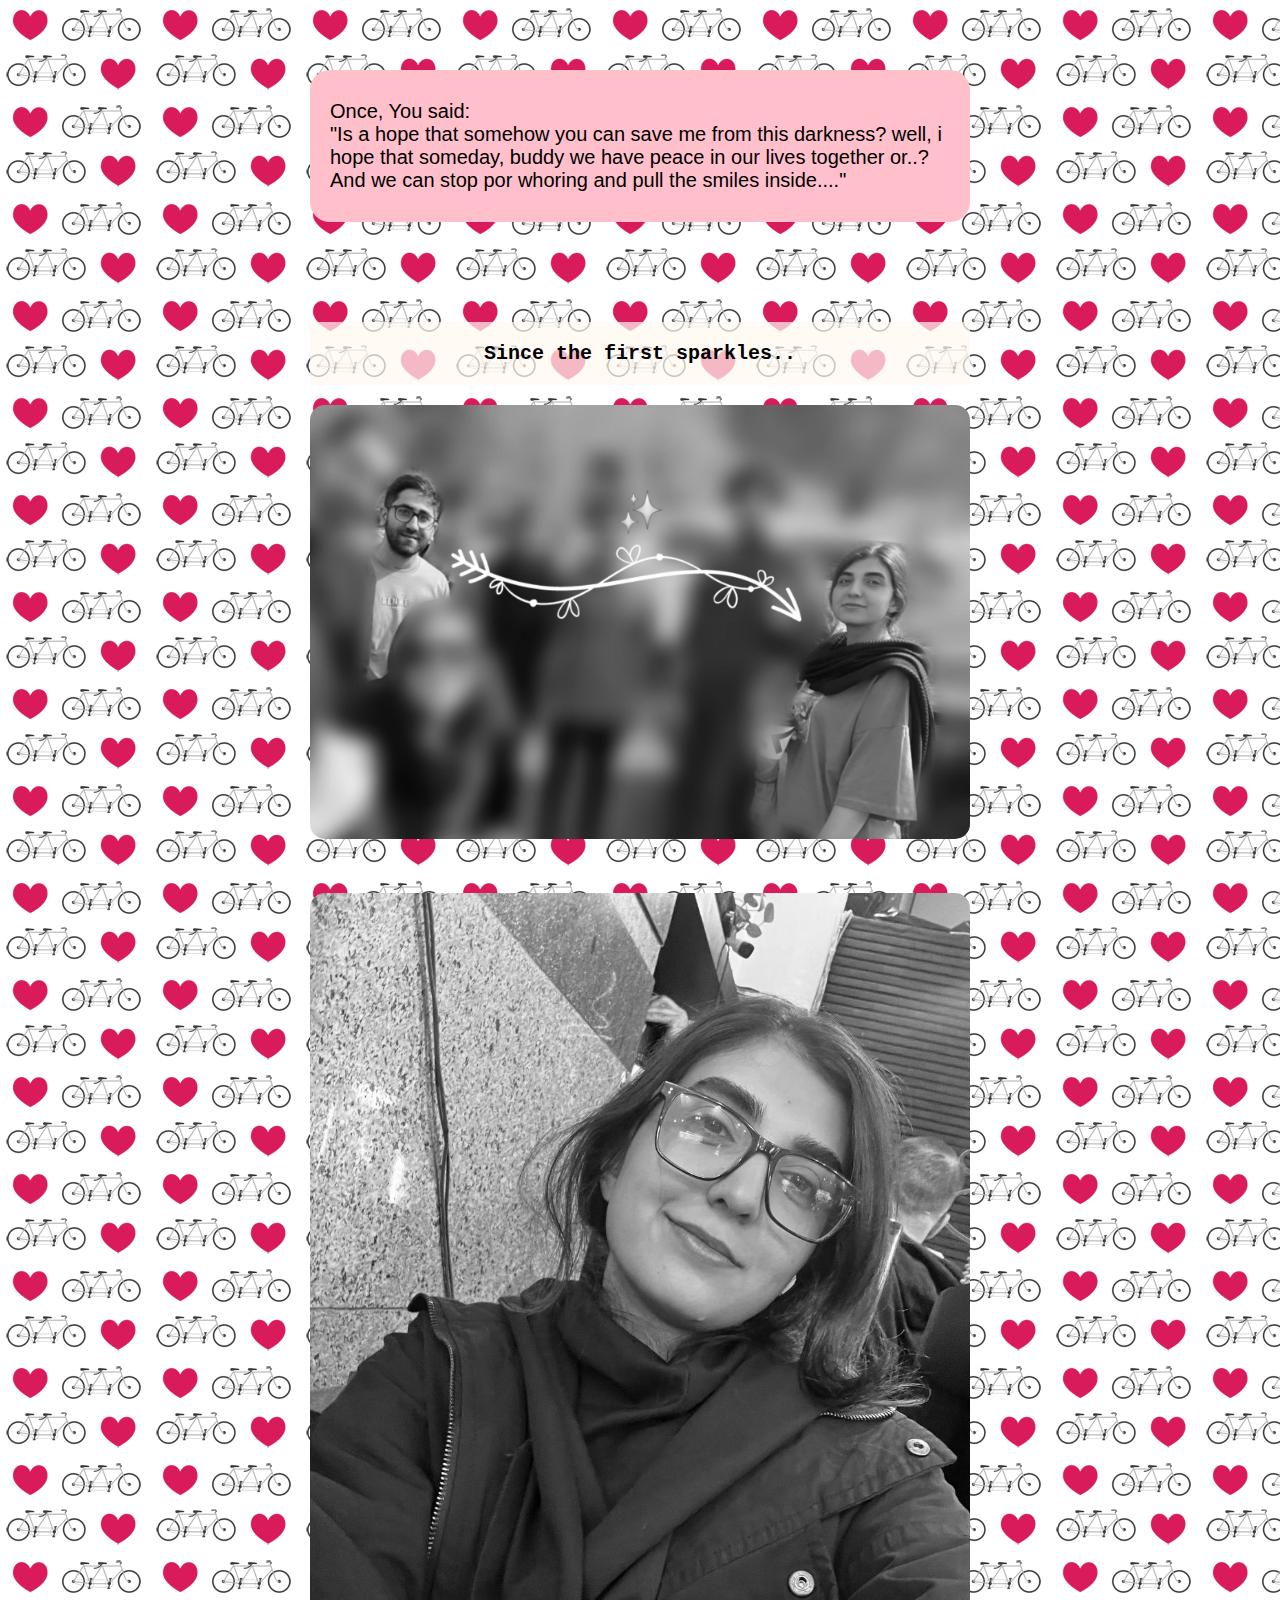
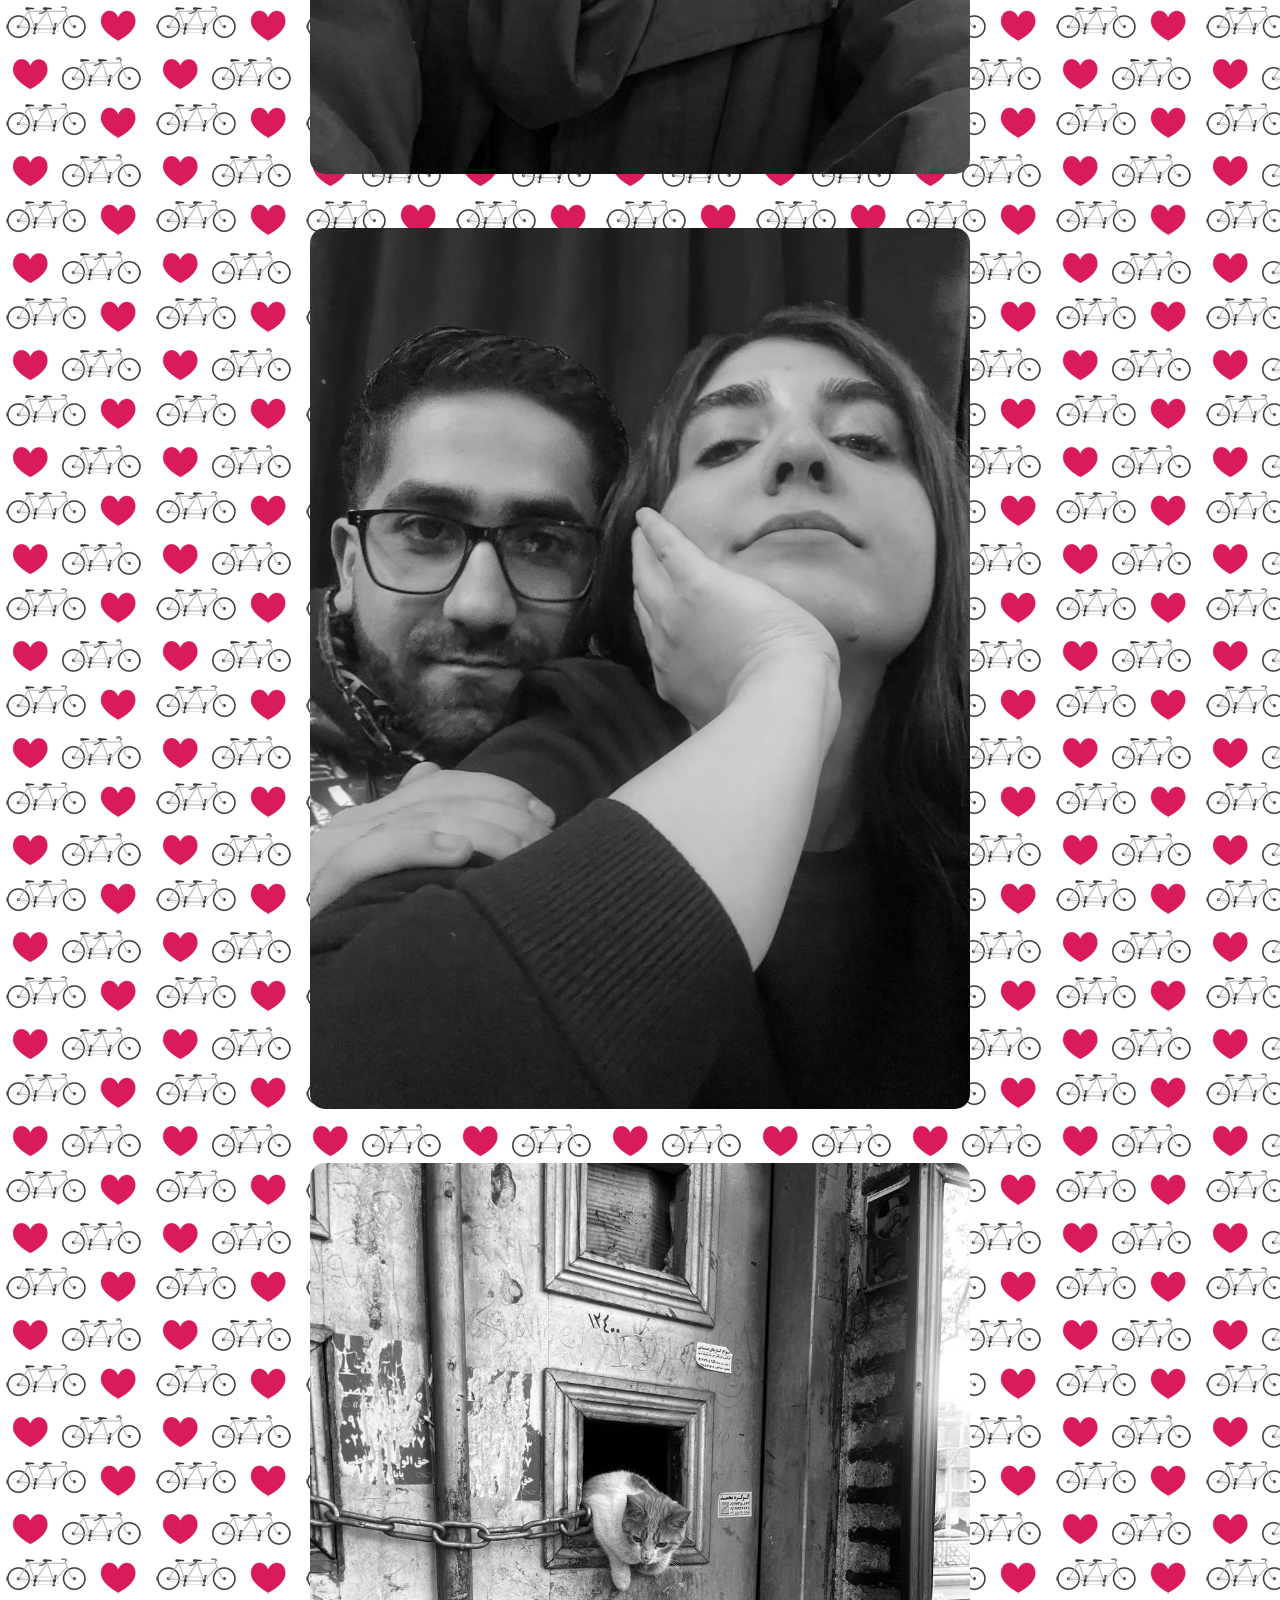
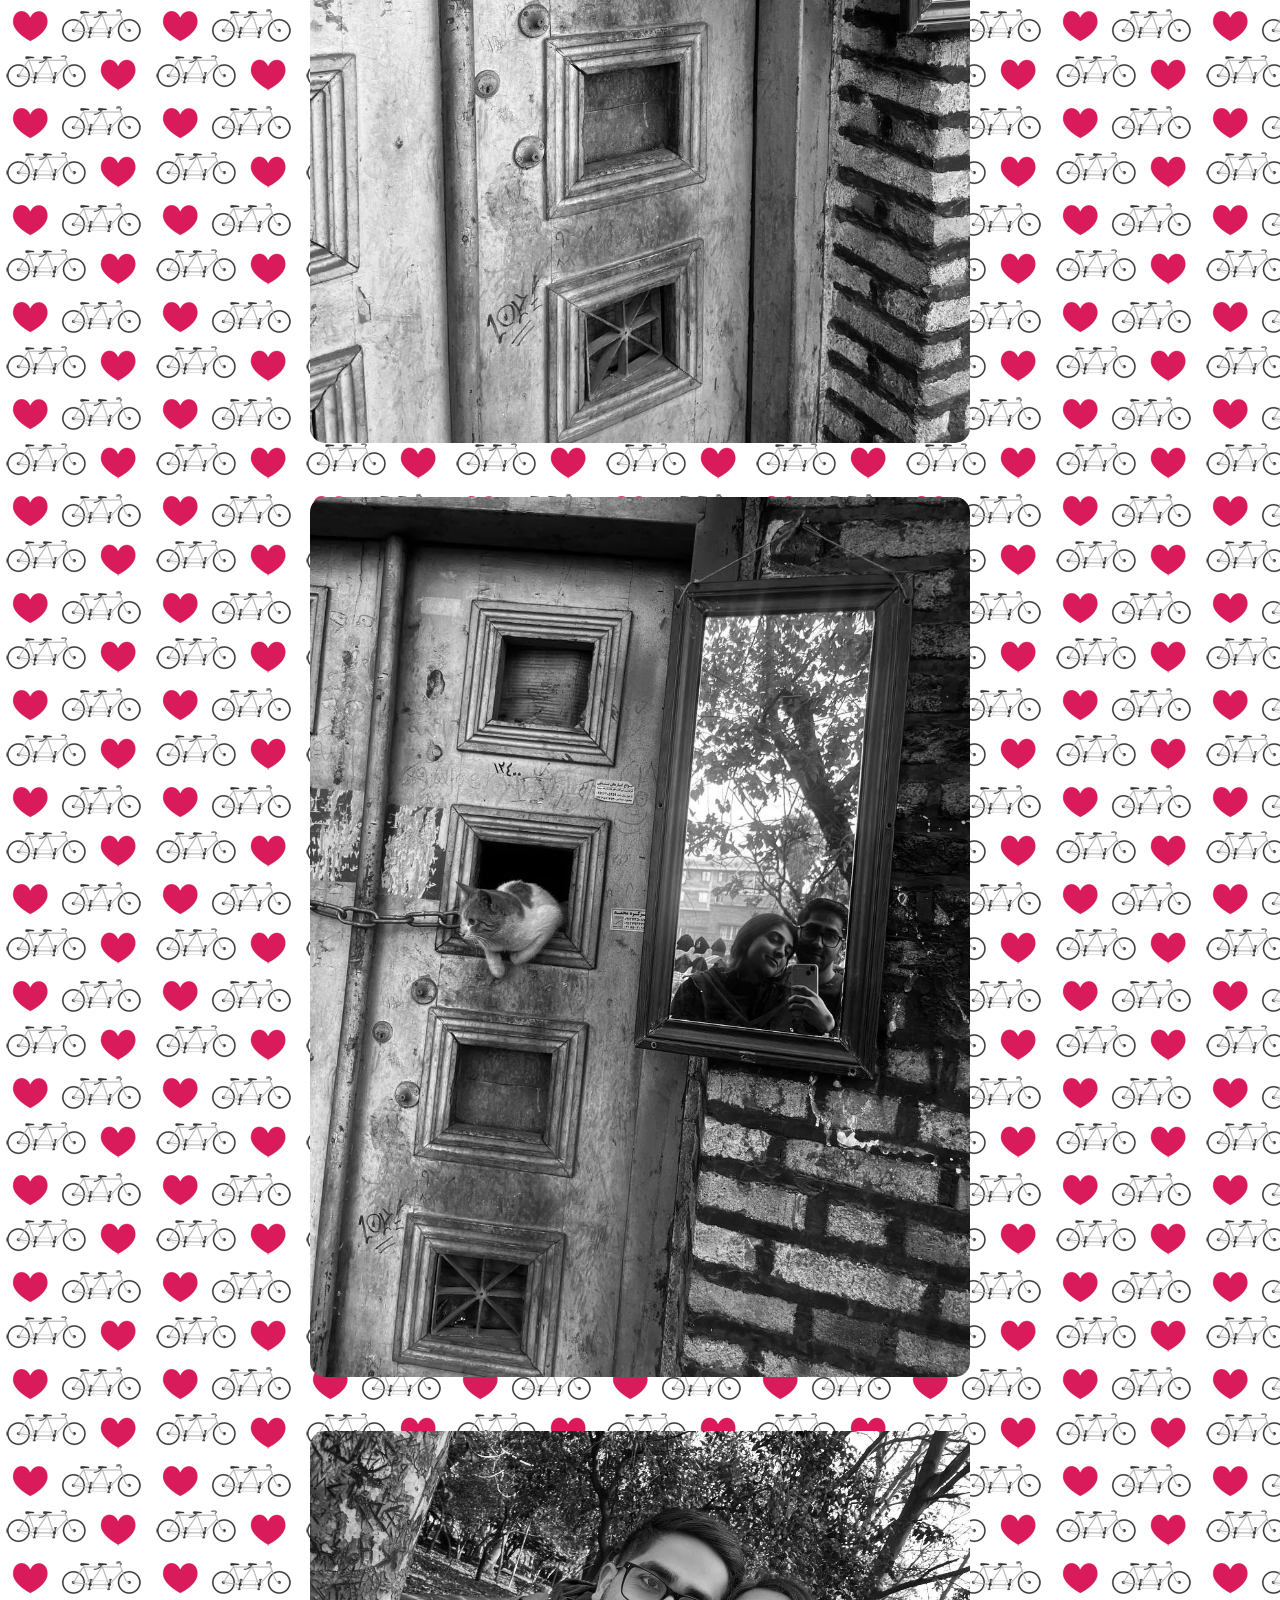
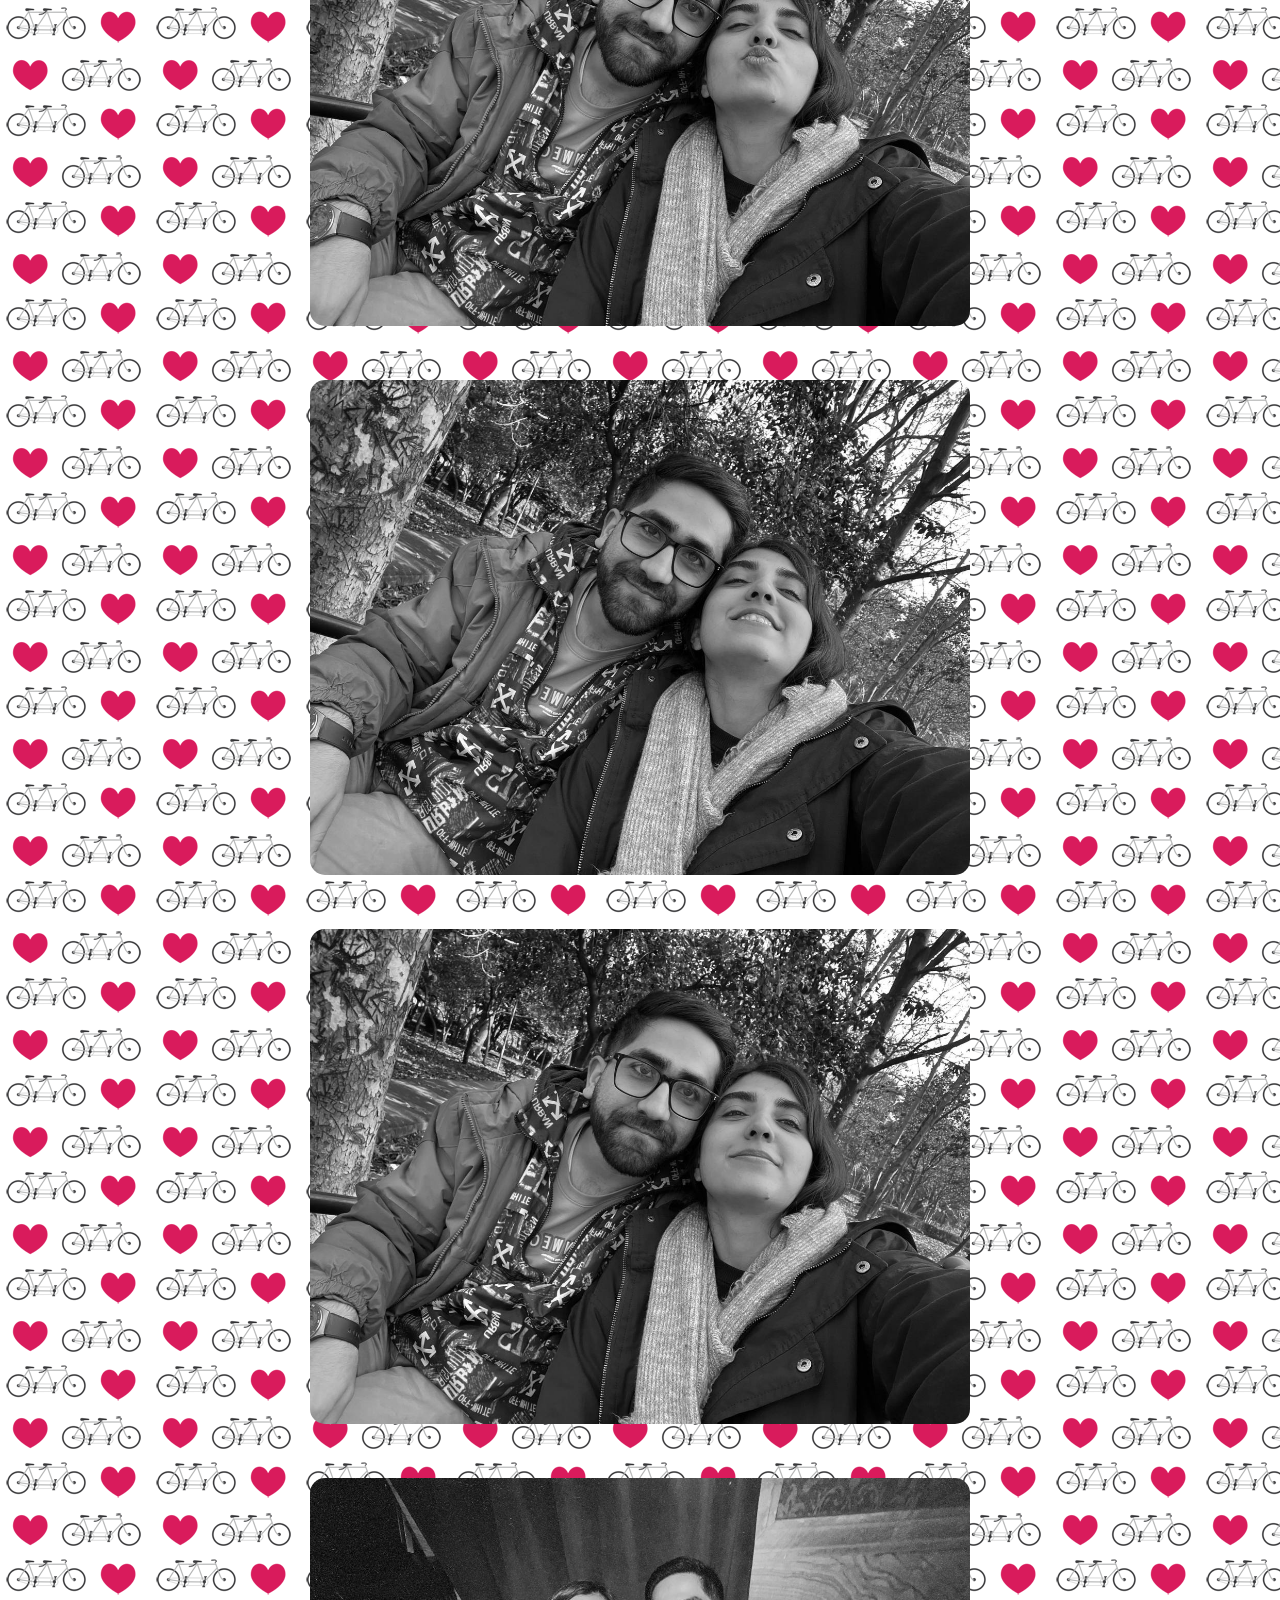
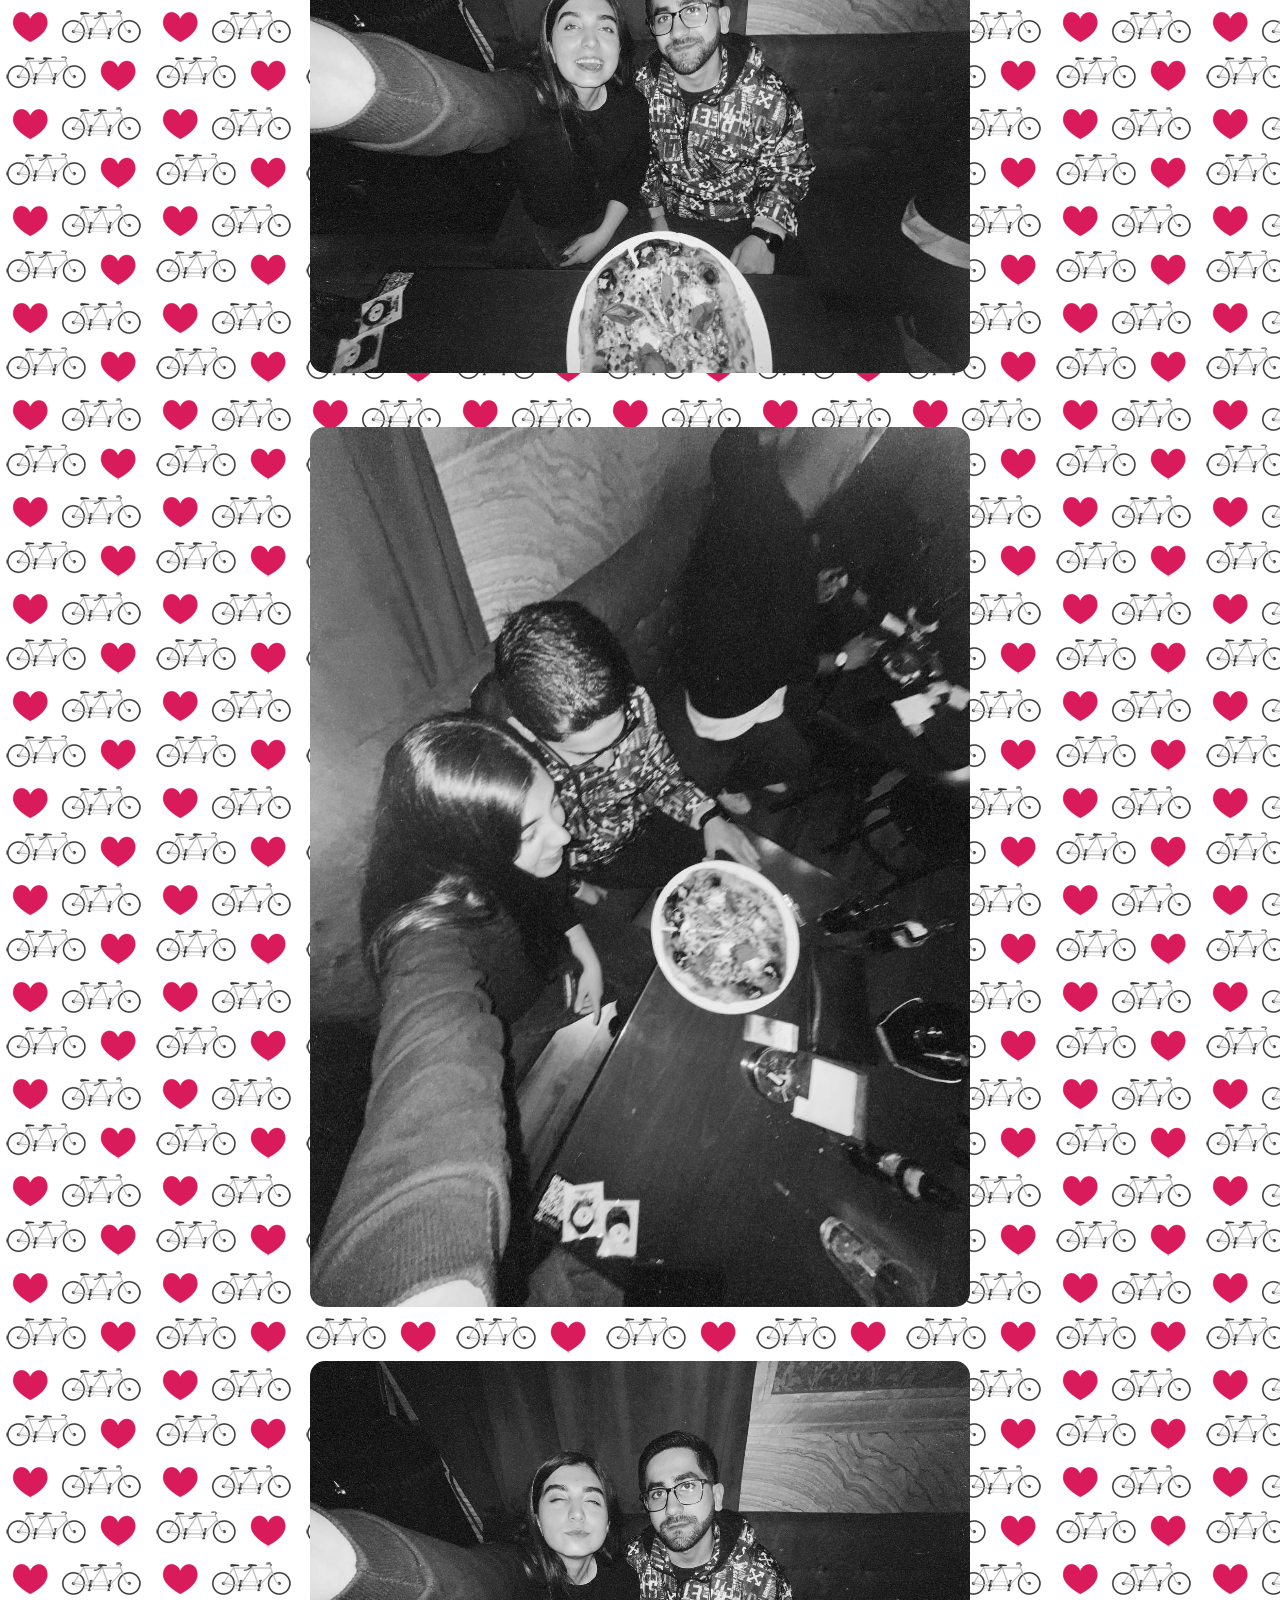
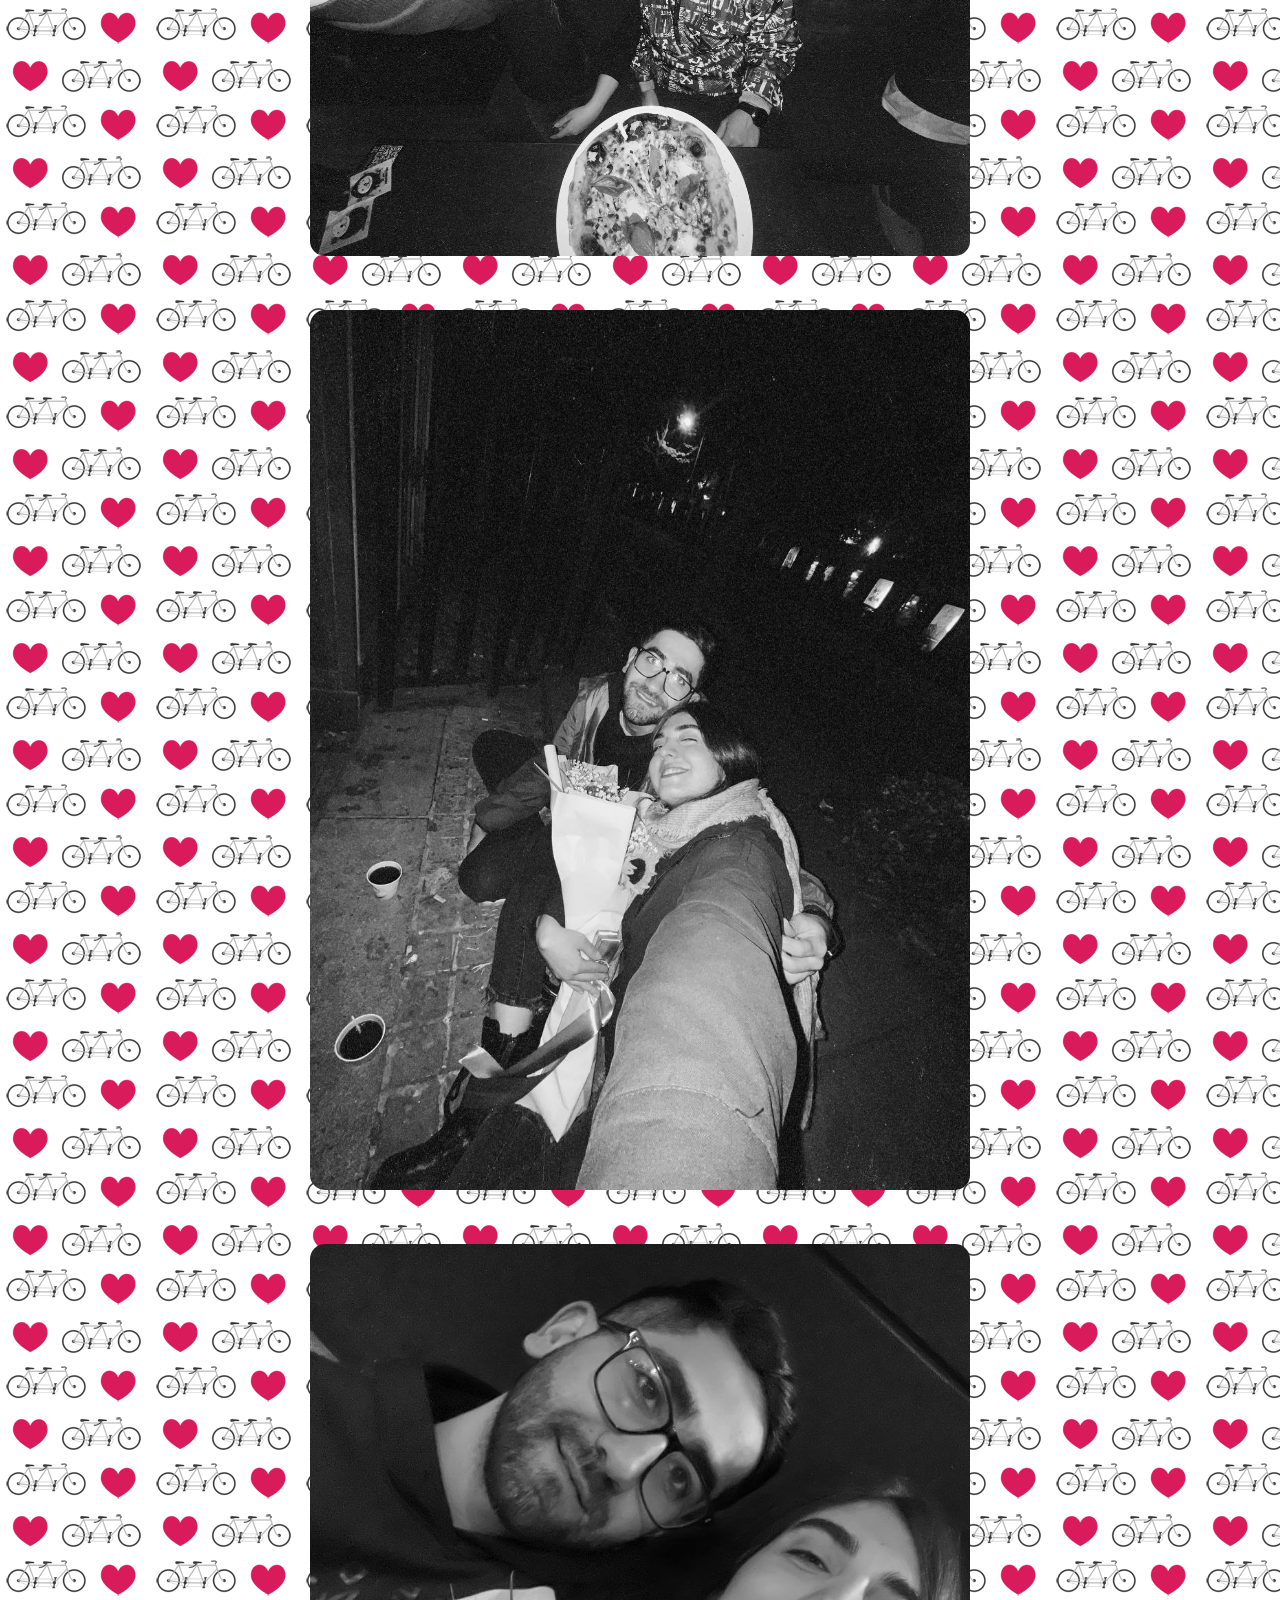
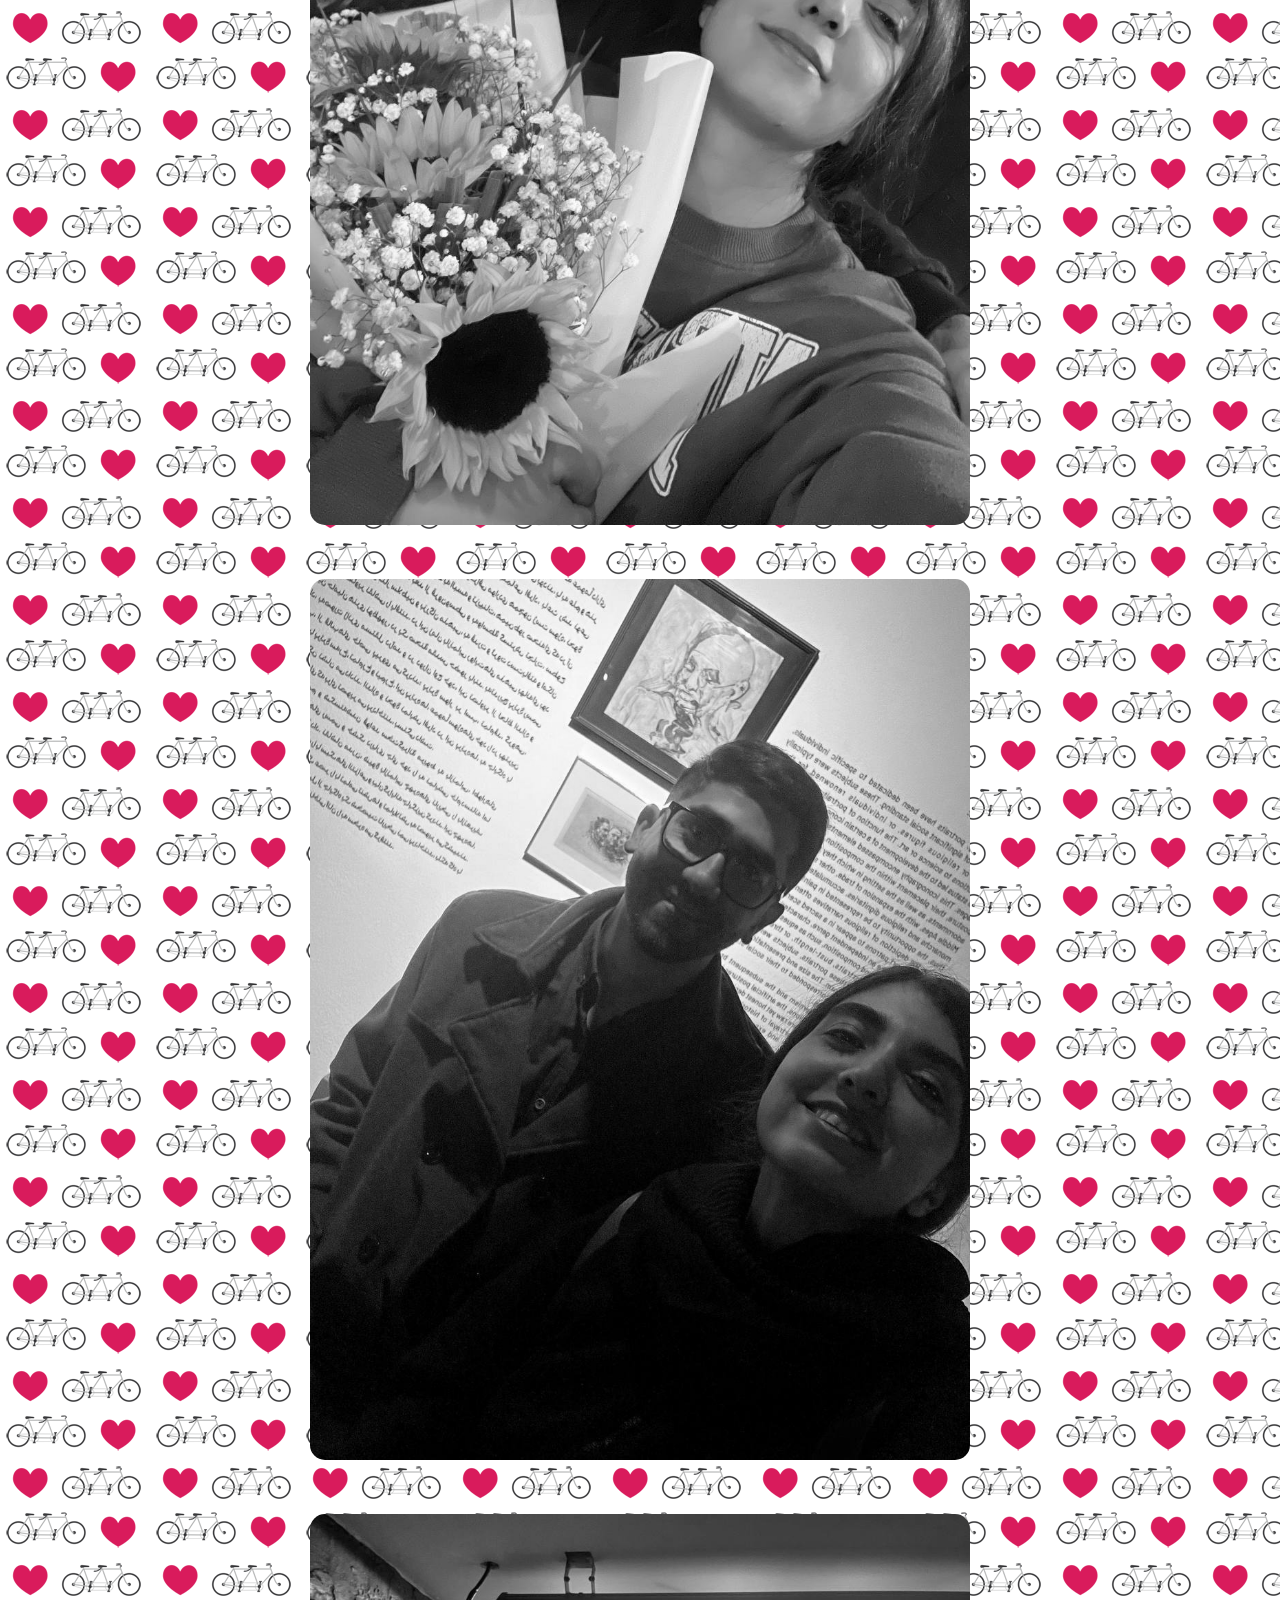
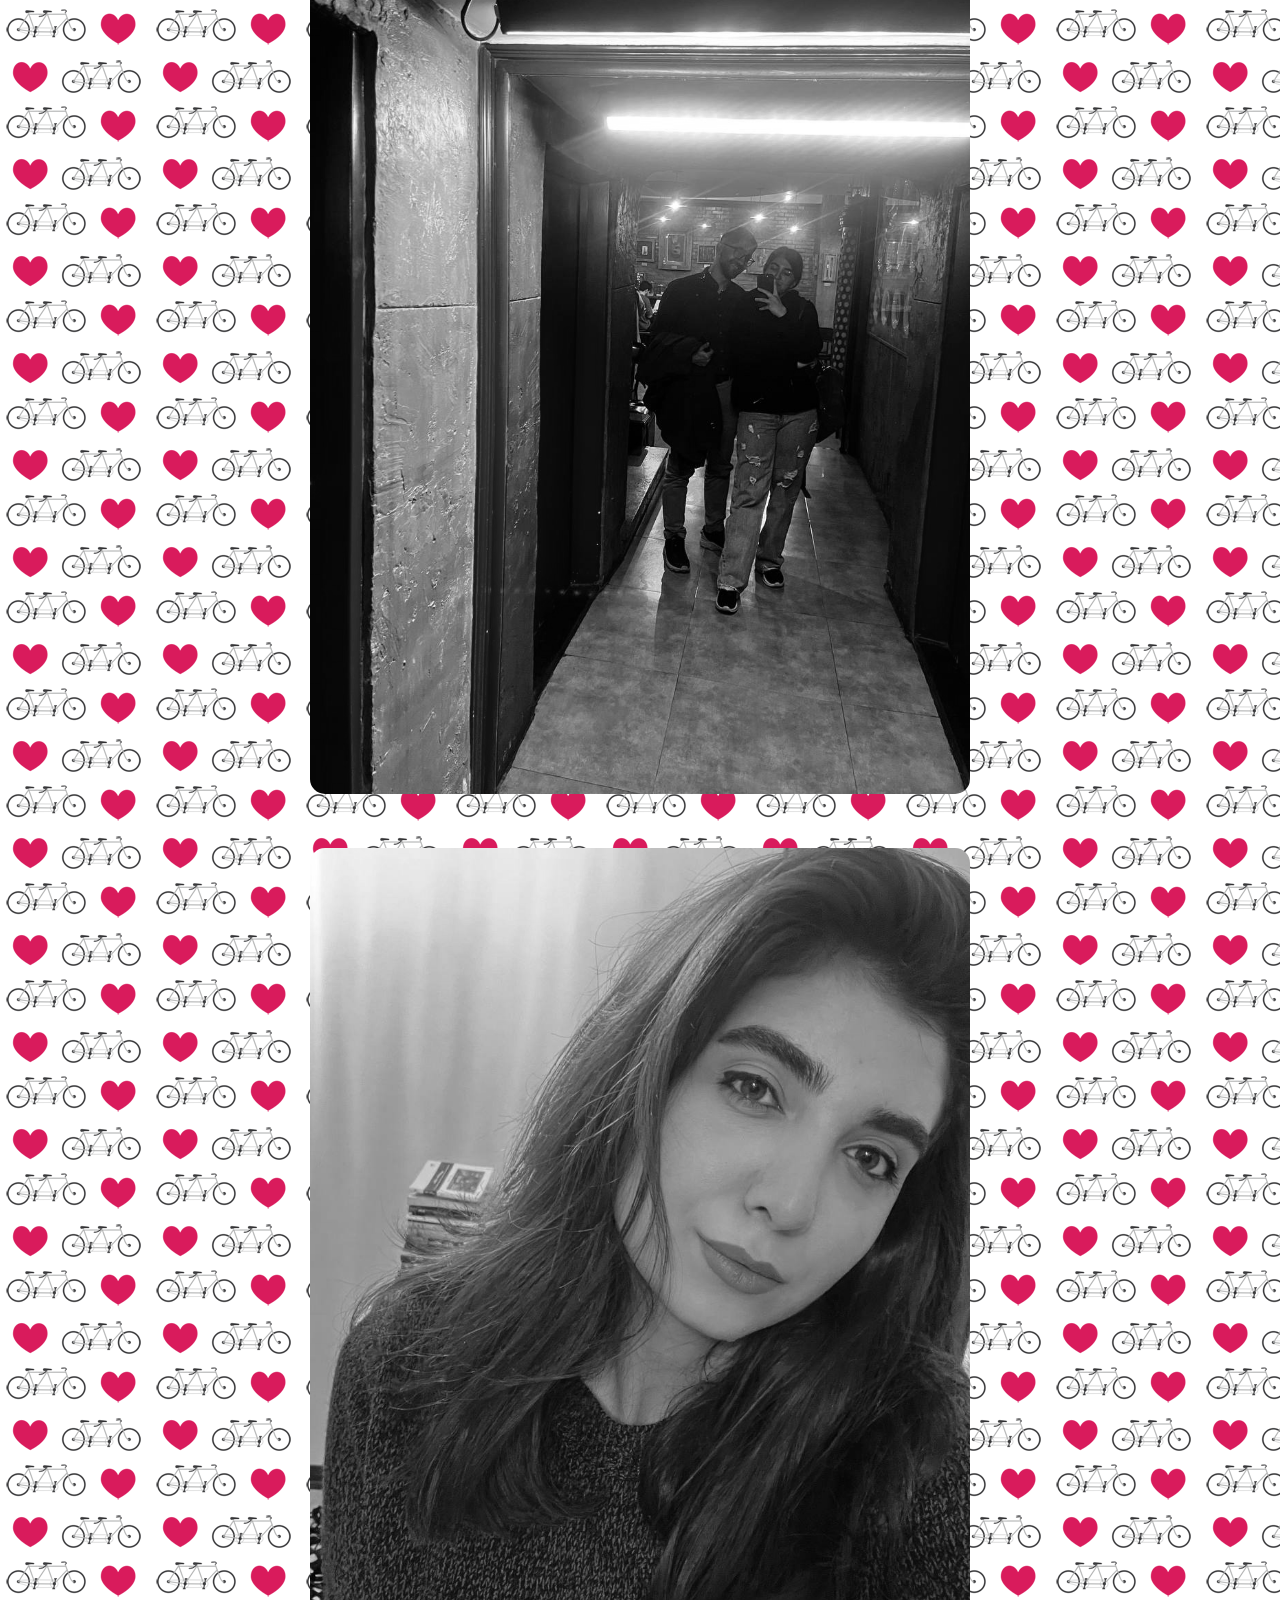
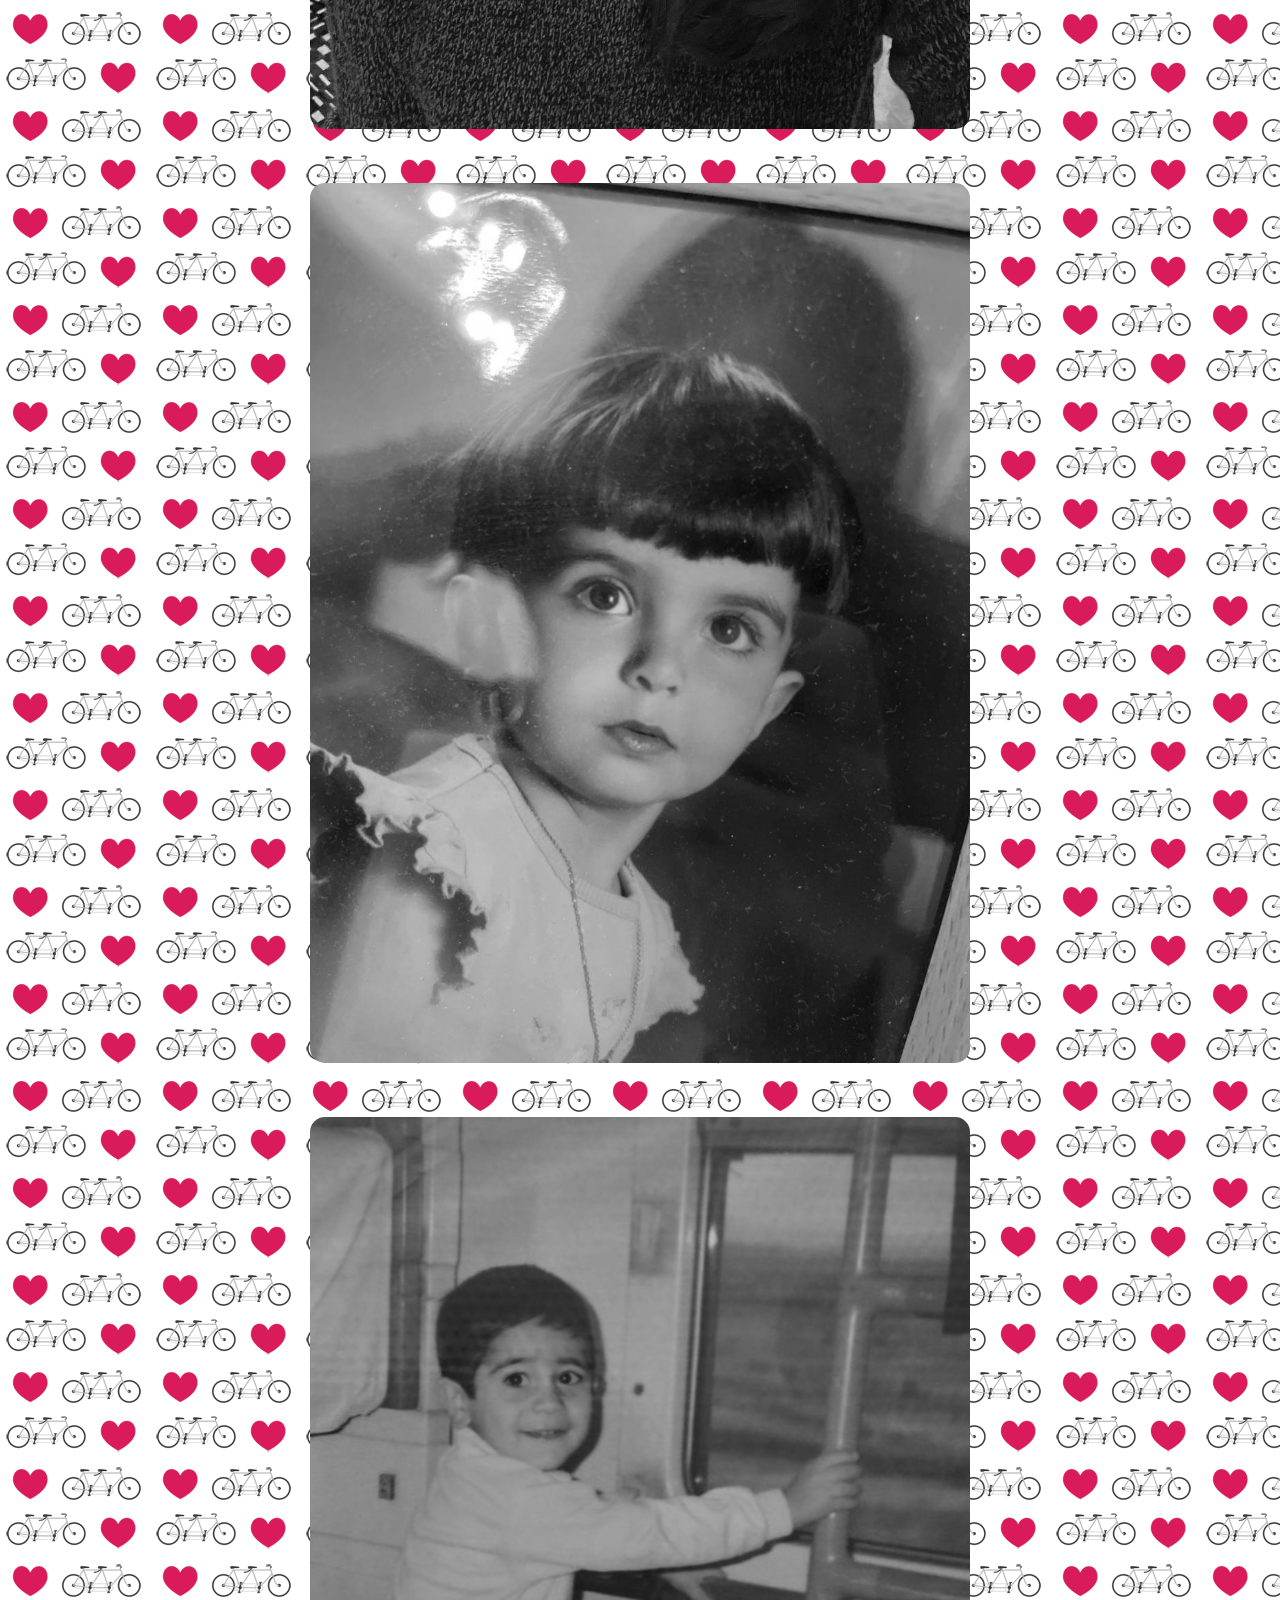
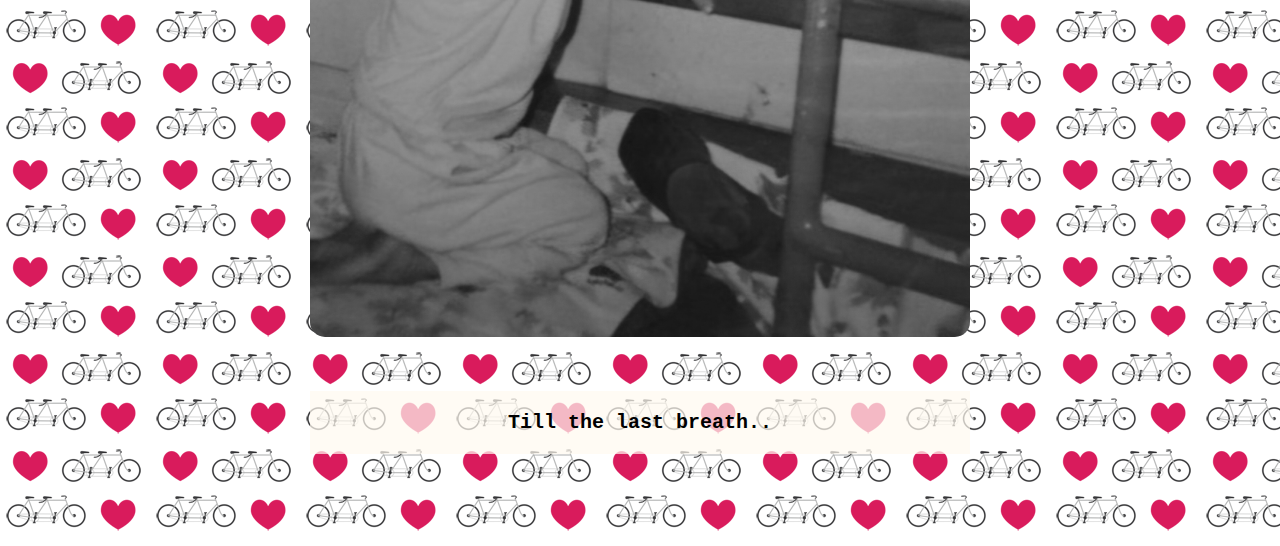
==== album.html @ eb645095 "commit in once" ====
<!DOCTYPE html>
<html lang="en">
  <head>
    <meta charset="UTF-8" />
    <meta name="viewport" content="width=device-width, initial-scale=1.0" />
    <title>Memories😎🤳</title>
    <link rel="stylesheet" href="style.css" />
  </head>
  <body>
    <div id="photos" class="gallery-wrap">
      <!-- <img src="images/back.png" alt="Back icon - image" id="backBtn" /> -->
      <div class="gallery">
        <div>
          <p class="text">
            Once, You said: <br />
            "Is a hope that somehow you can save me from this darkness? well, i
            hope that someday, buddy we have peace in our lives together or..?
            And we can stop por whoring and pull the smiles inside...."
          </p>
          <span>
            <h5 class="caption">Since the first sparkles..</h5>
            <img src="images/1.jpg" alt="Image of a person"
          /></span>
          <span><img src="images/2.jpg" alt="Image of a person" /></span>
          <span><img src="images/3.jpg" alt="Image of a person" /></span>
          <span><img src="images/4.jpg" alt="Image of a person" /></span>
          <span><img src="images/5.jpg" alt="Image of a person" /></span>
          <span><img src="images/6.jpg" alt="Image of a person" /></span>
          <span><img src="images/7.jpg" alt="Image of a person" /></span>
          <span><img src="images/8.jpg" alt="Image of a person" /></span>
          <span><img src="images/9.jpg" alt="Image of a person" /></span>
          <span><img src="images/10.jpg" alt="Image of a person" /></span>
          <span><img src="images/11.jpg" alt="Image of a person" /></span>
          <span><img src="images/12.jpg" alt="Image of a person" /></span>
          <span><img src="images/13.jpg" alt="Image of a person" /></span>
          <span><img src="images/14.jpg" alt="Image of a person" /></span>
          <span><img src="images/15.jpg" alt="Image of a person" /></span>
          <span><img src="images/16.jpg" alt="Image of a person" /></span>
          <span><img src="images/17.jpg" alt="Image of a person" /></span>
          <span><img src="images/18.jpg" alt="Image of a person" /></span>
          <h5 class="caption">Till the last breath..</h5>
        </div>
        <div>
          <!-- <span><img src="images/.png" alt="Image of a person" /></span> -->
        </div>
      </div>
      <!-- <img src="images/next.png" alt="Next icon - image" id="nextBtn" /> -->
    </div>
    <script src="./app.js"></script>
  </body>
</html>
---- style.css ----
* {
  margin: 0;
  padding: 0;
  font-family: "Poppins", sans-serif;
  box-sizing: border-box;
}

body {
  background-image: url("colors.png");
}

.gallery {
  width: 800px;
  display: flex;
  overflow-x: scroll;
}

.gallery div {
  width: 100%;
  display: grid;
  grid-template-columns: auto;
  grid-gap: 50px;
  padding: 70px;
  flex: none;
}

.gallery div img {
  width: 100%;
  filter: grayscale(100%);
  transition: transform 0.5s;
  border-radius: 15px;
}

.gallery::-webkit-scrollbar {
  display: none;
}

.gallery-wrap {
  display: flex;
  align-items: center;
  justify-content: center;
  margin: 0% auto;
}

#backBtn,
#nextBtn {
  width: 50px;
  cursor: pointer;
  margin: 40px;
}

.gallery div img:hover {
  filter: grayscale(0);
  cursor: pointer;
  transform: scale(1.005);
}
.text {
  background-color: pink;
  width: 100%;
  padding: 30px 20px;
  border-radius: 20px;
  font-family: "Lucida Sans", "Lucida Sans Regular", "Lucida Grande",
    "Lucida Sans Unicode", Geneva, Verdana, sans-serif;
  margin-bottom: 50px;
  font-size: 20px;
}
.caption {
 text-align: center;
 padding: 20px;
 background-color: rgba(255, 250, 240, 0.715);
 margin-bottom: 20px;
 font-size: 20px;
 color: rgb(0, 0, 0);
 font-family:monospace;
}
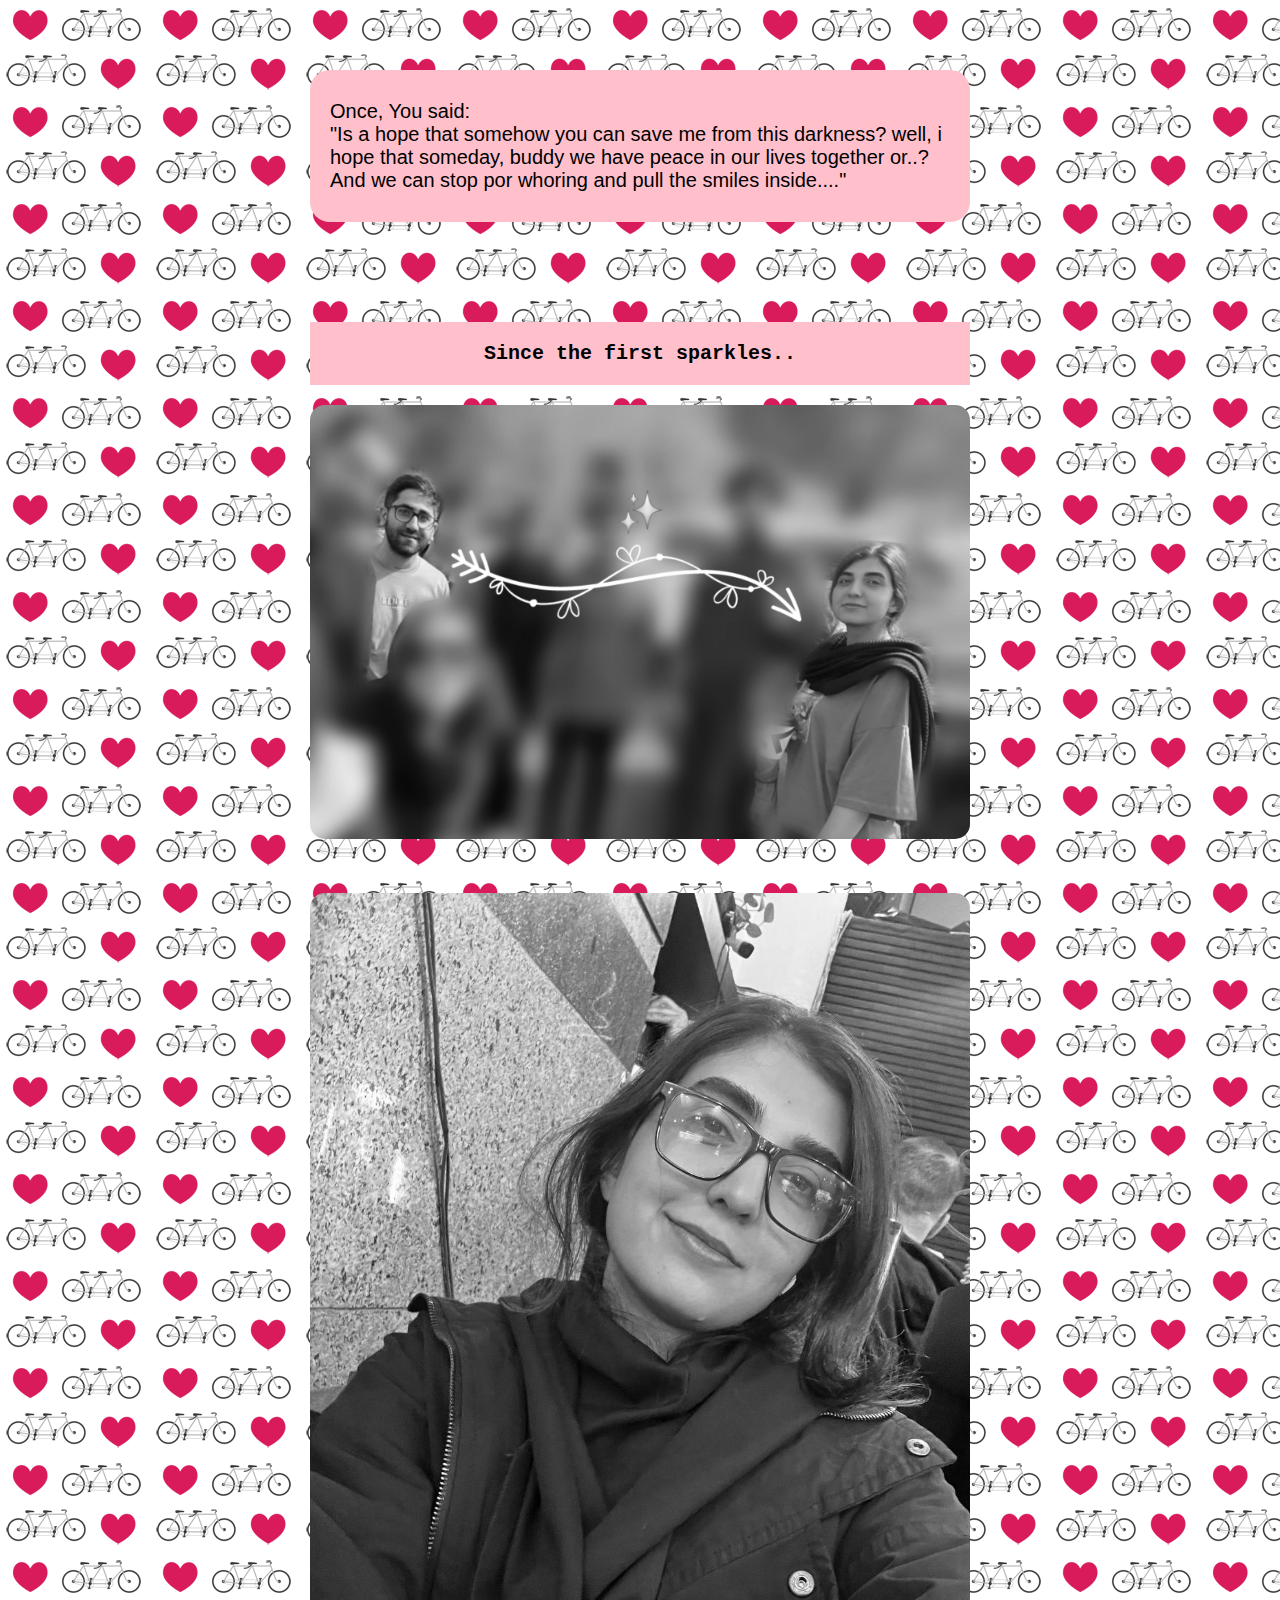
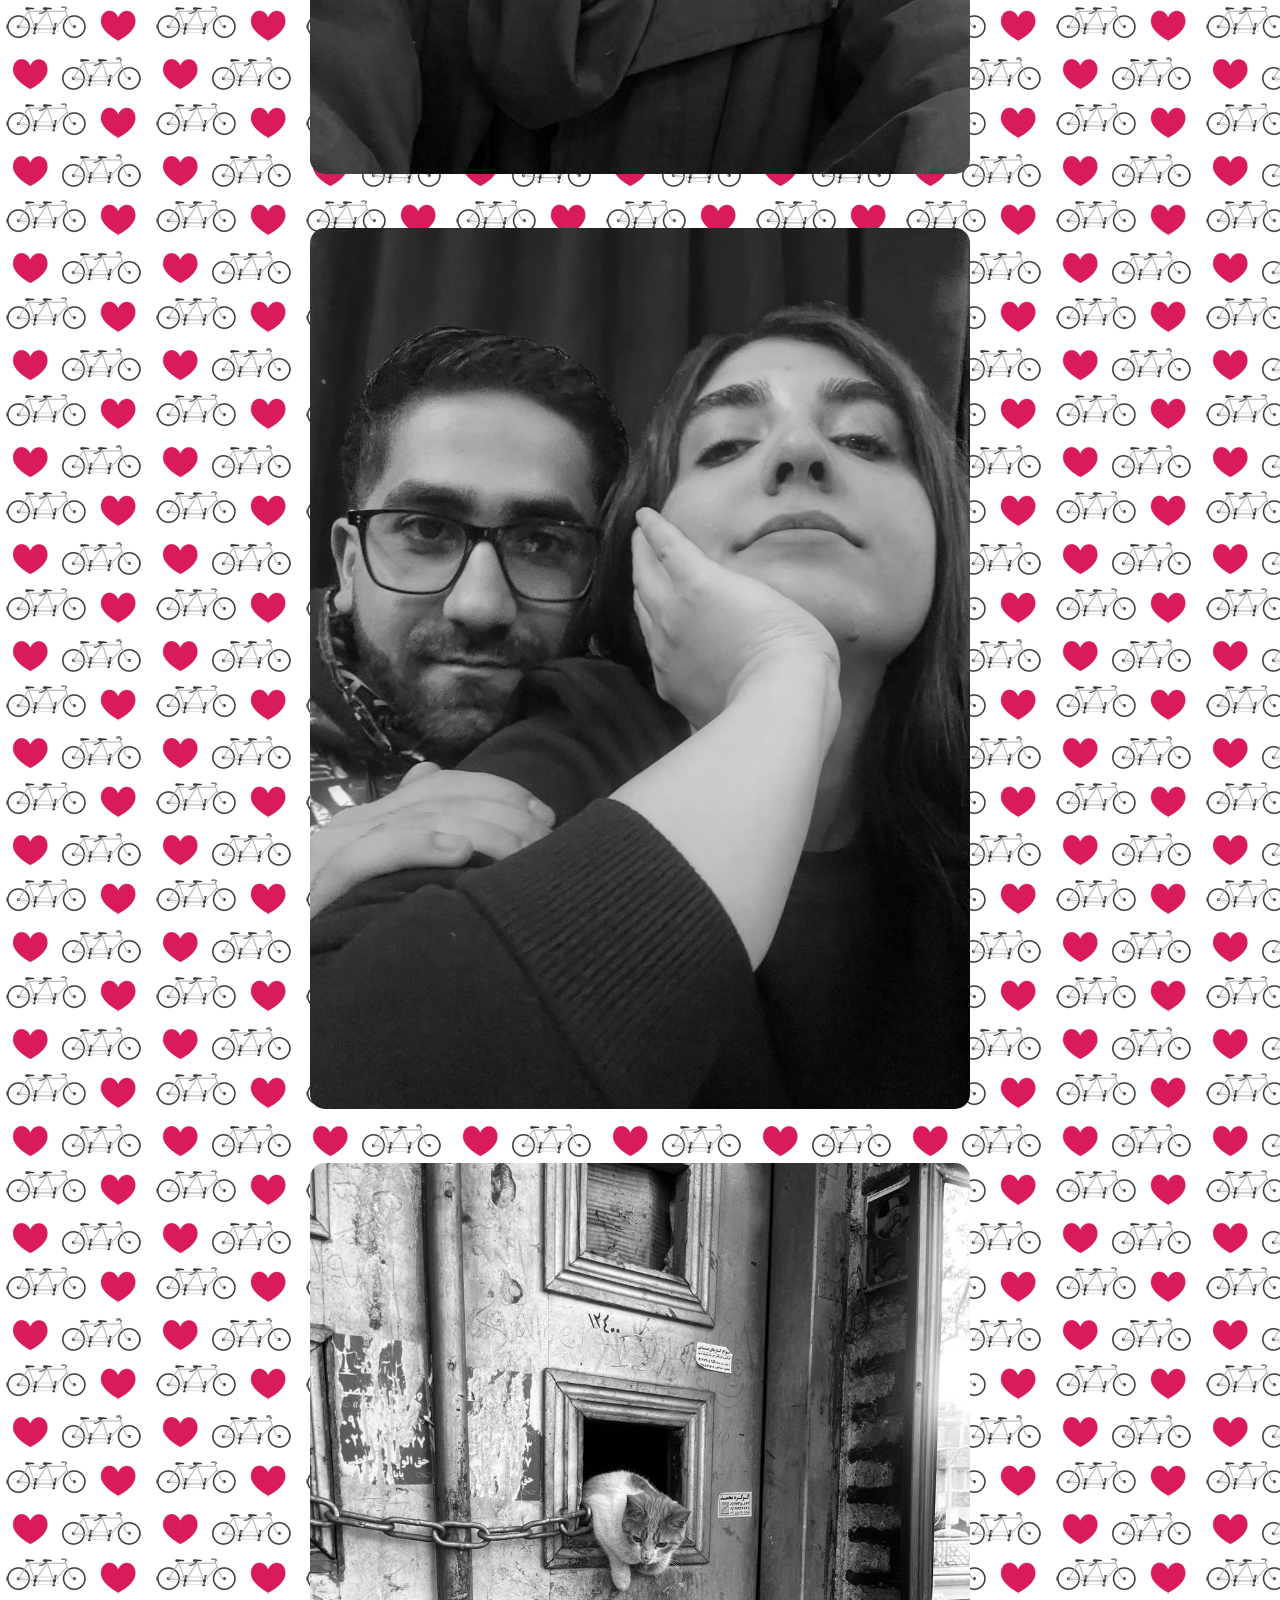
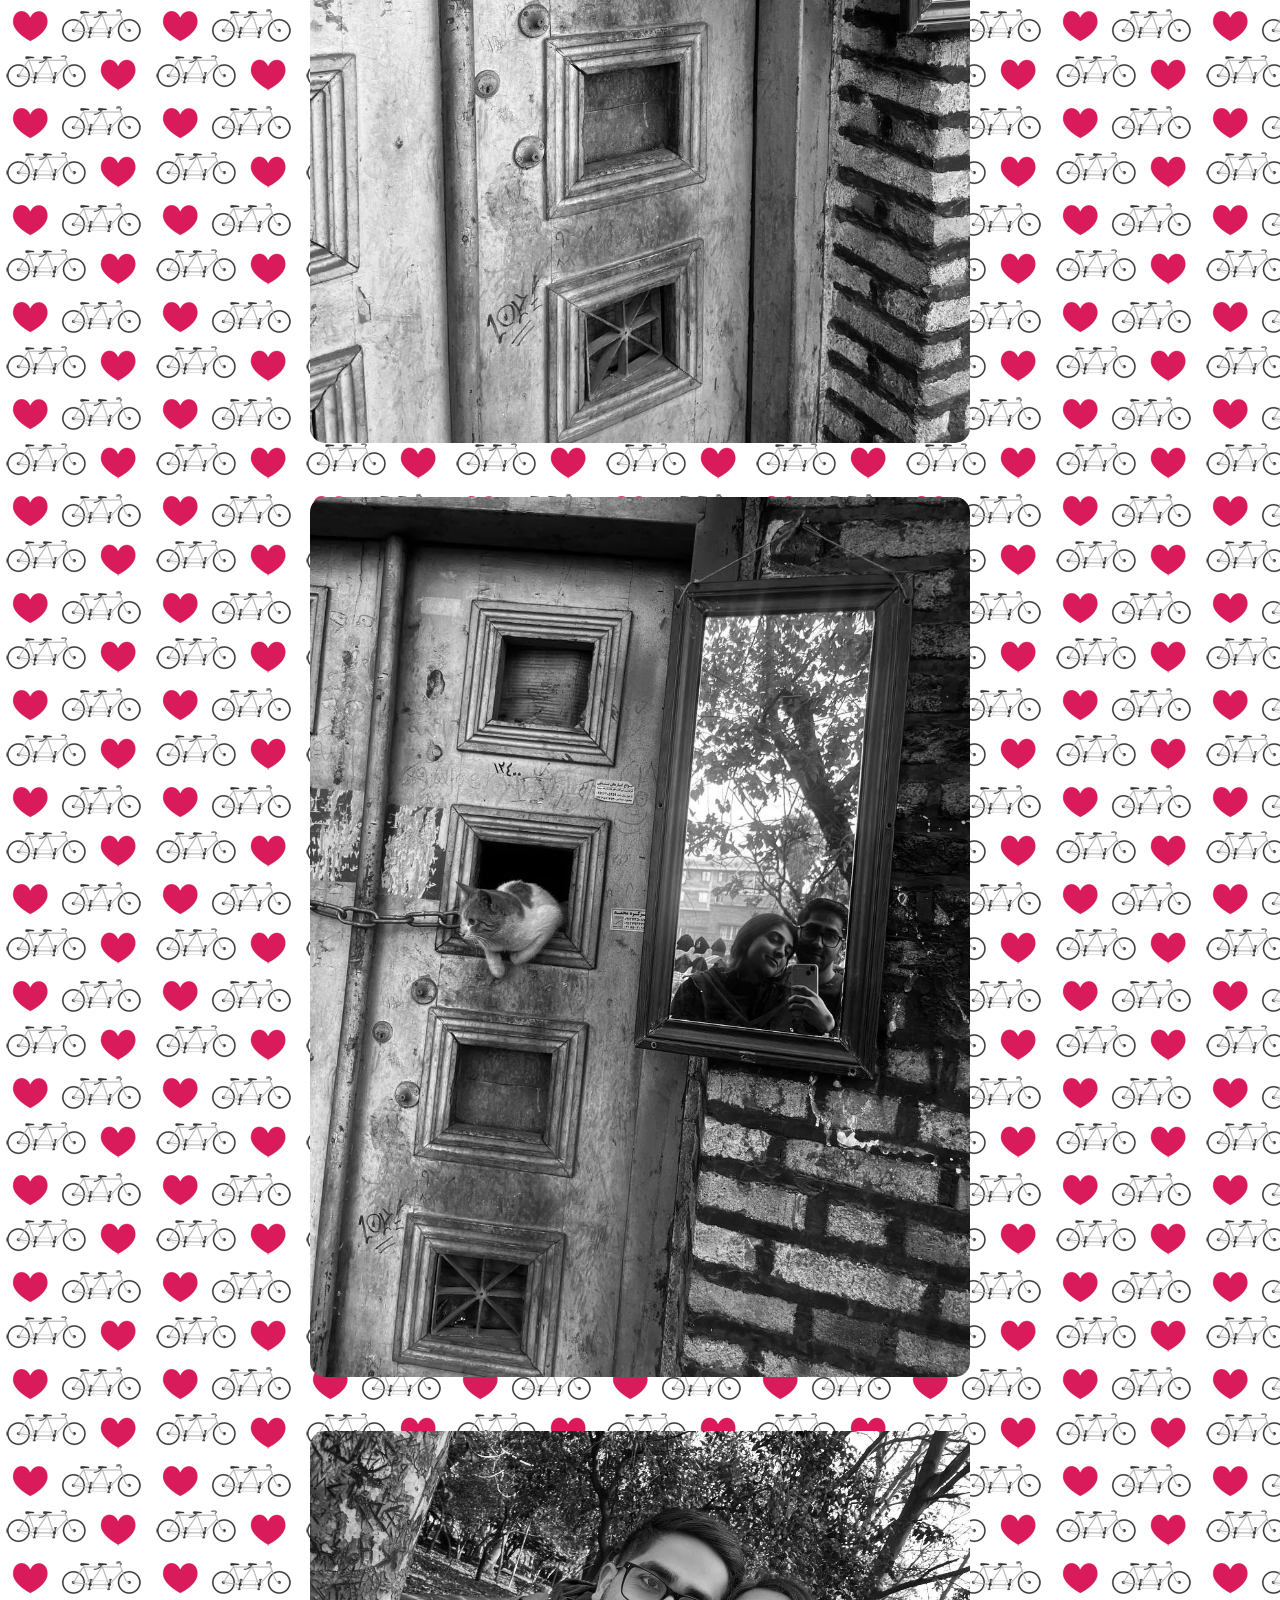
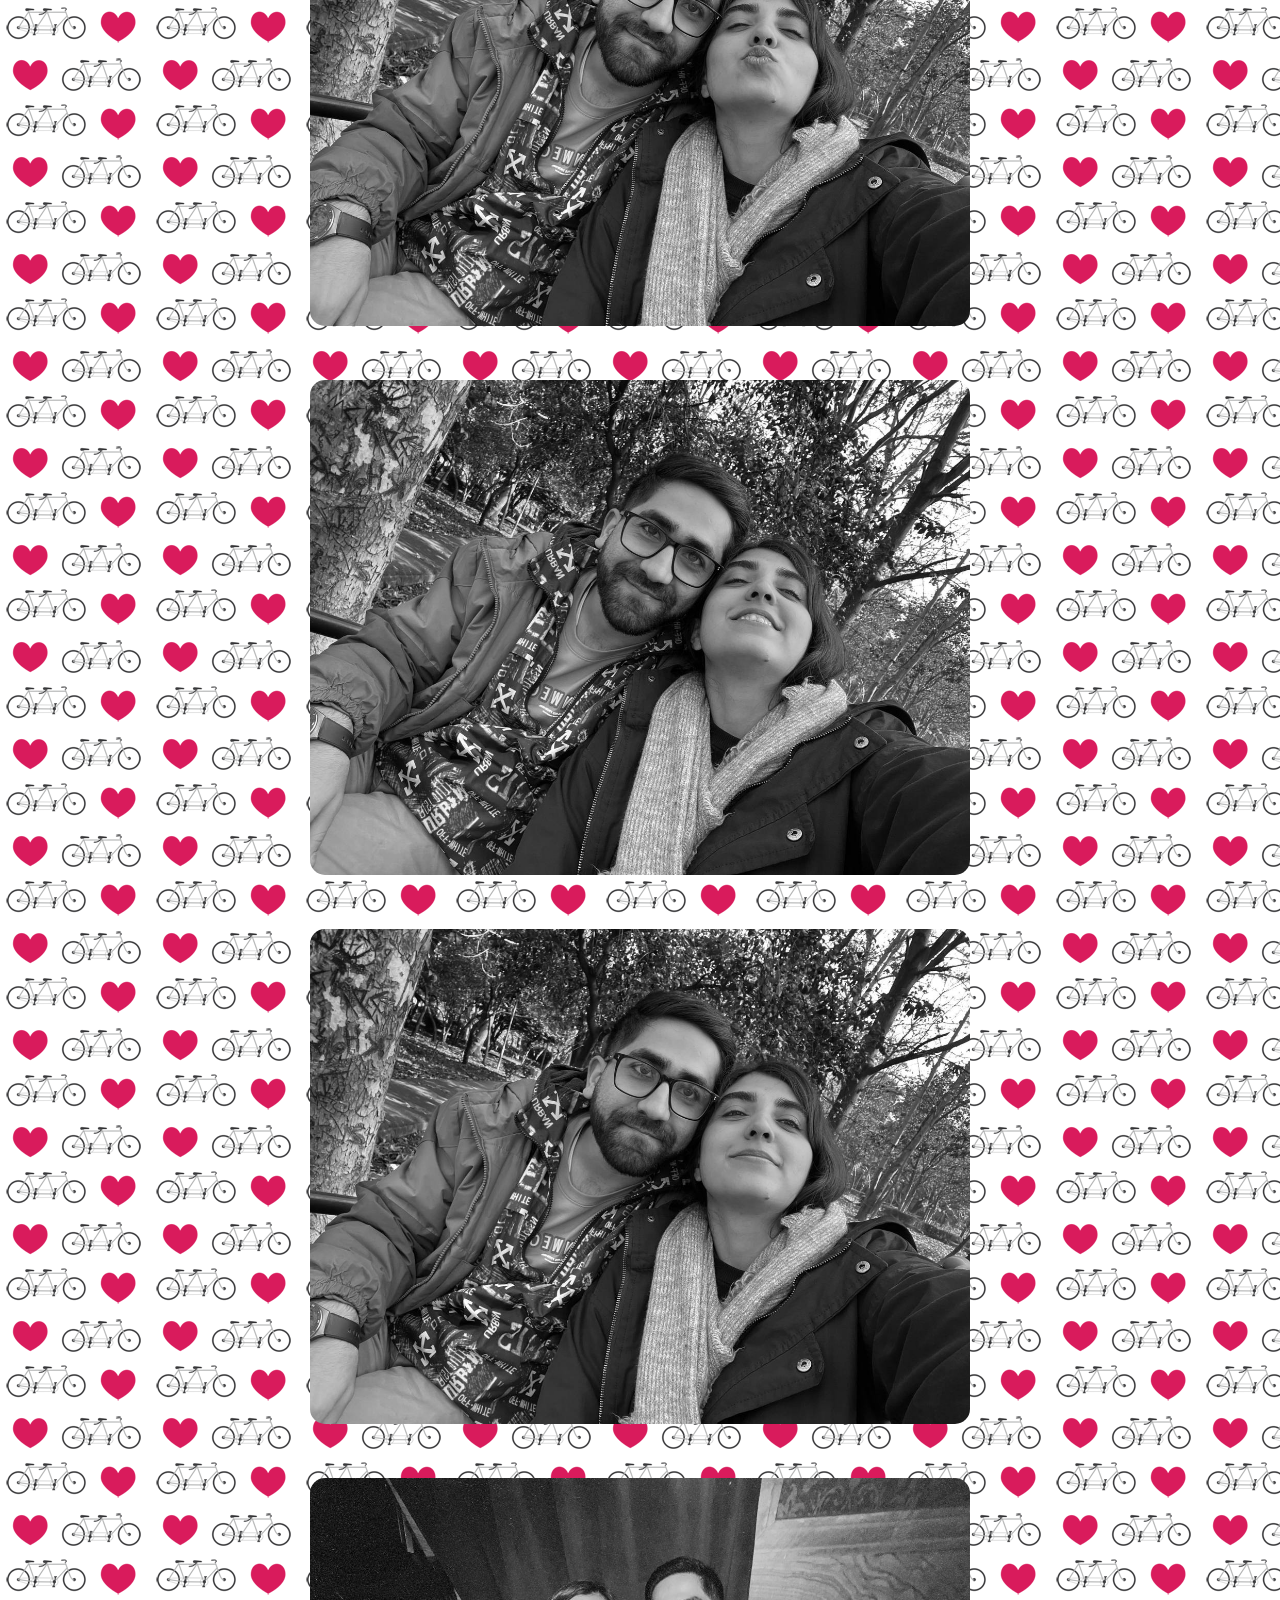
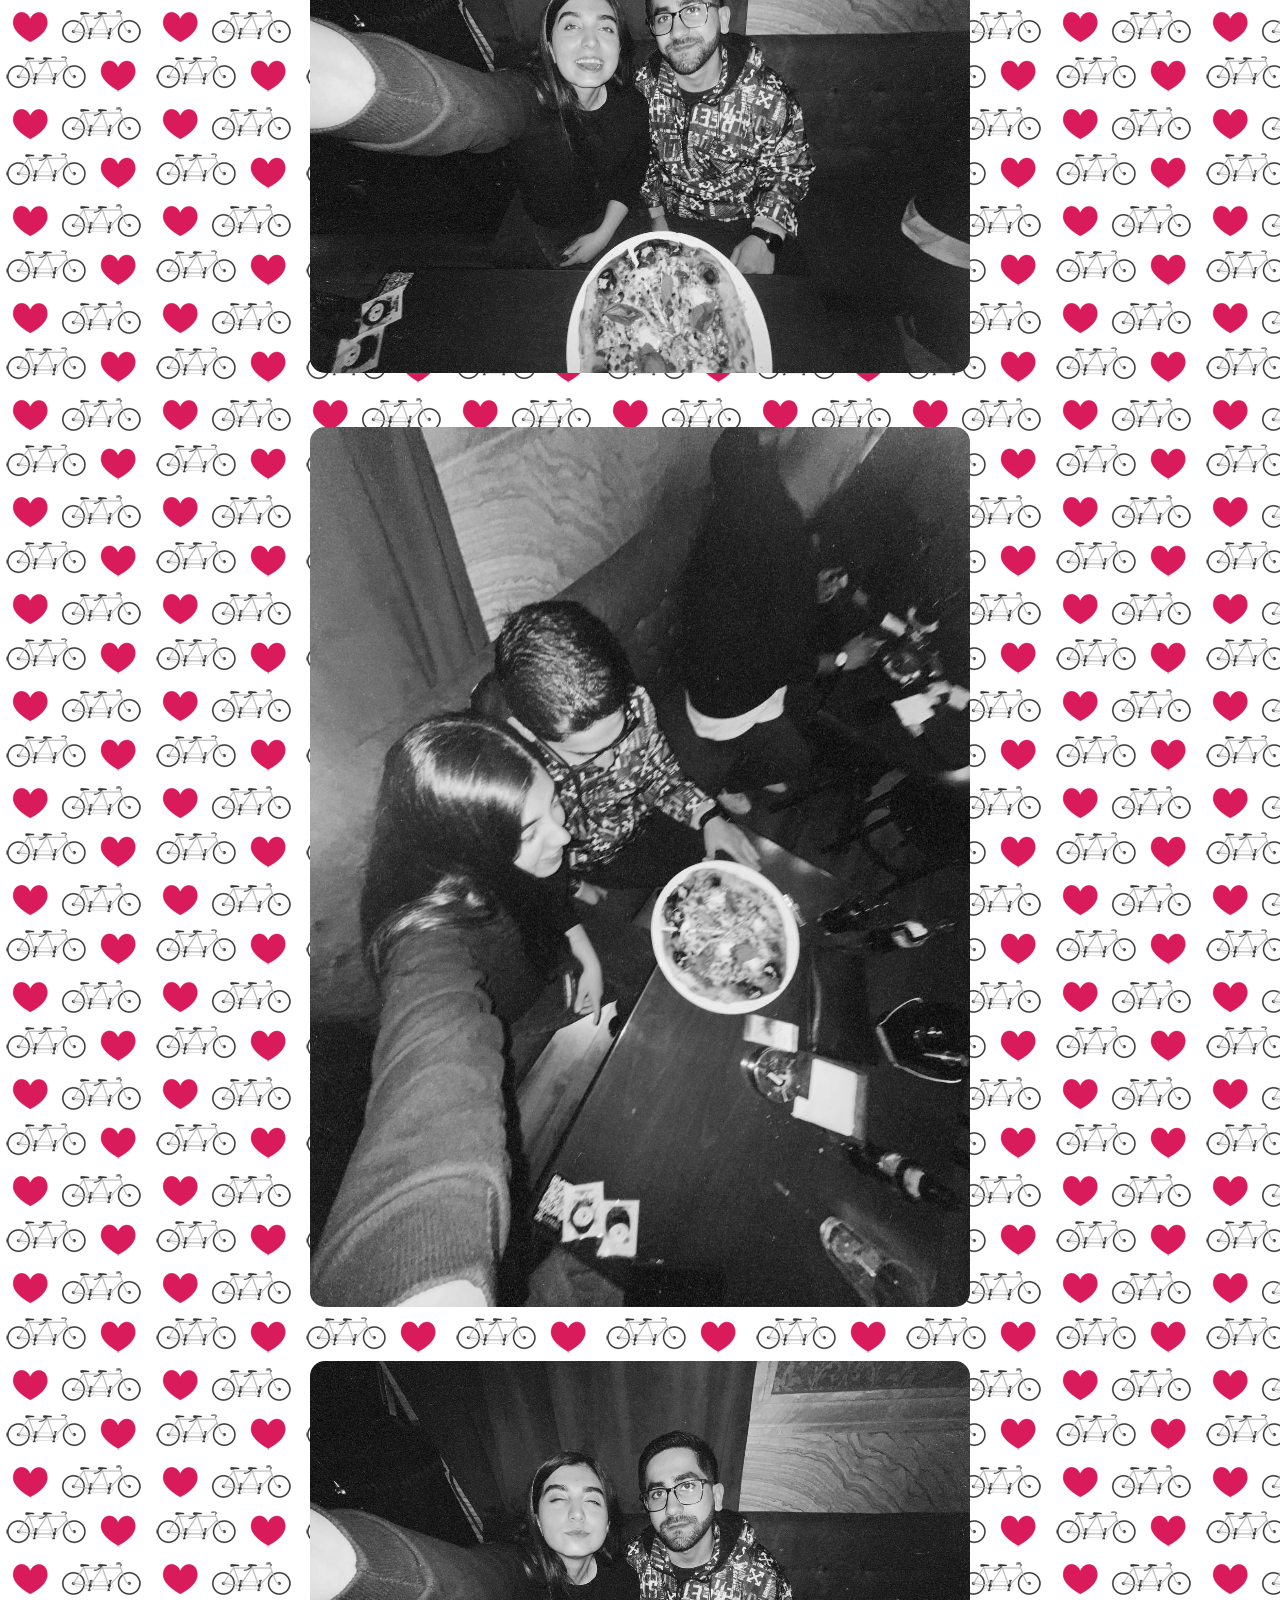
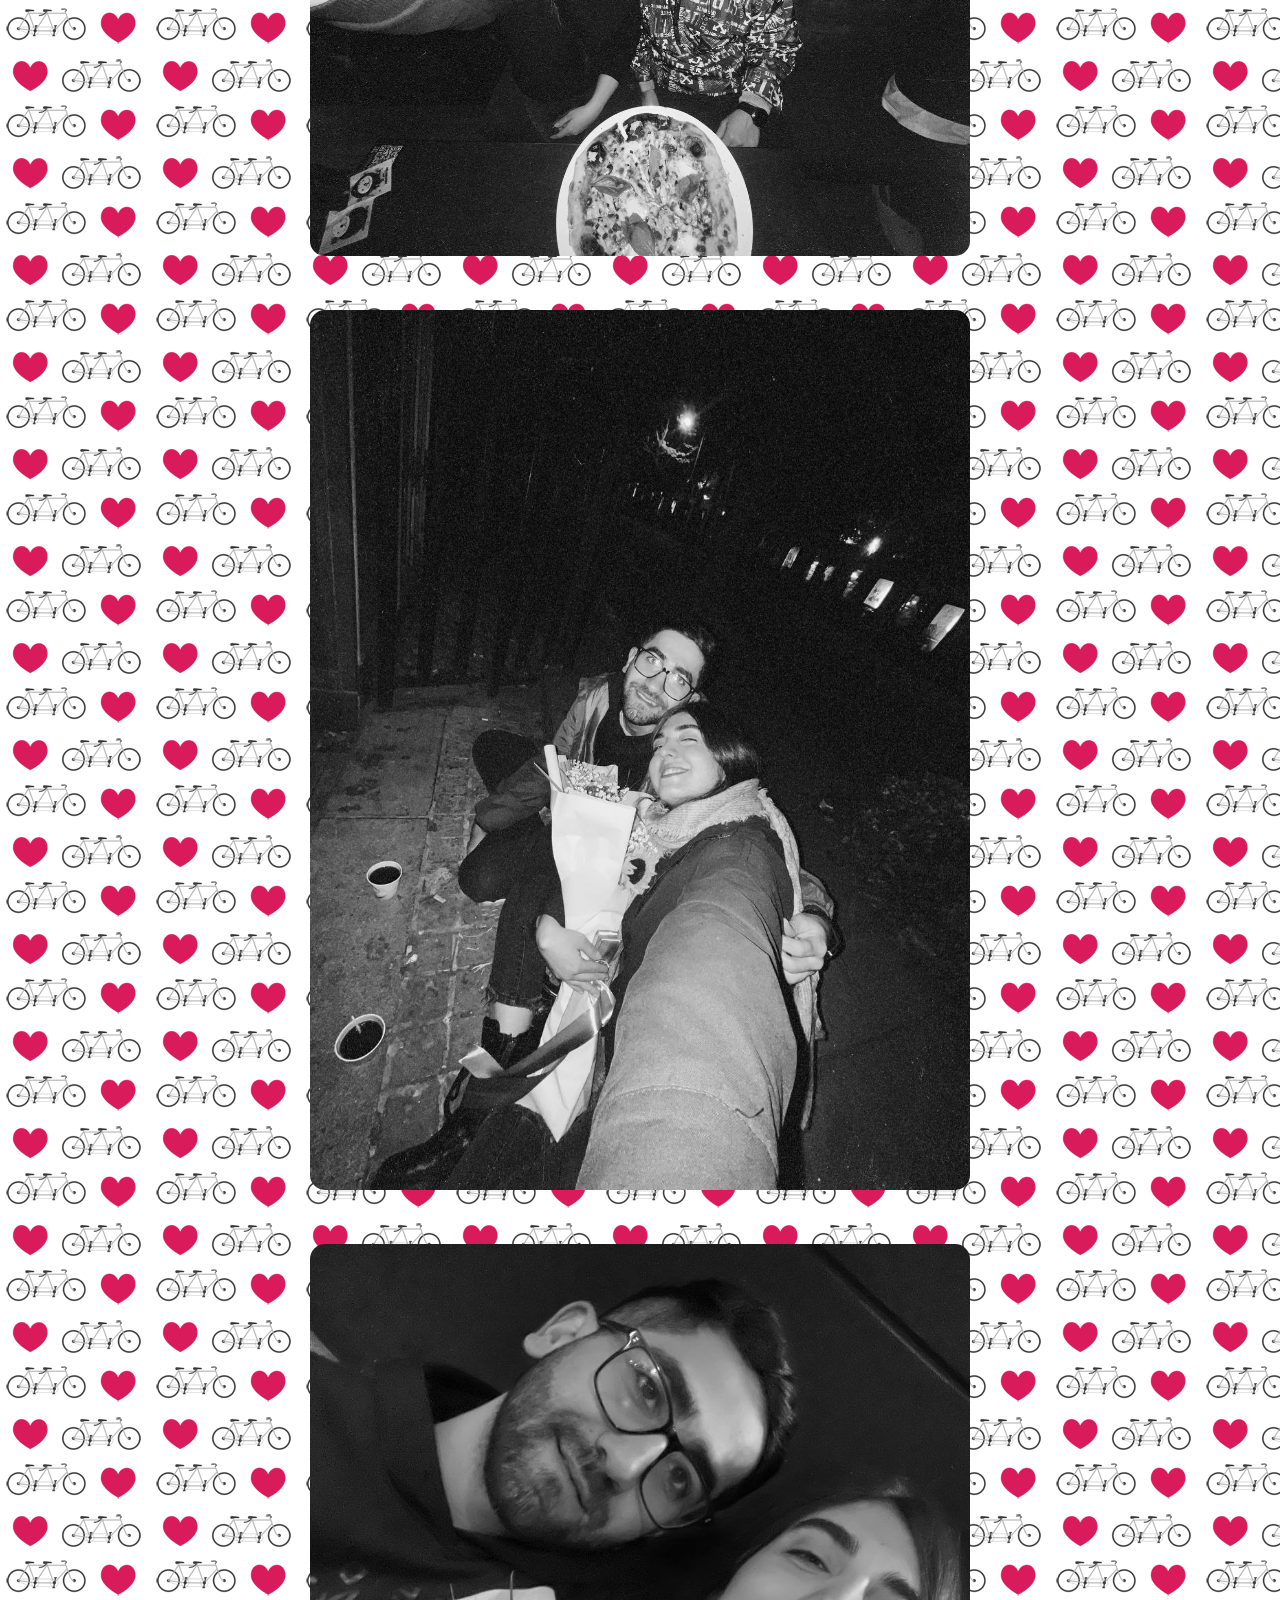
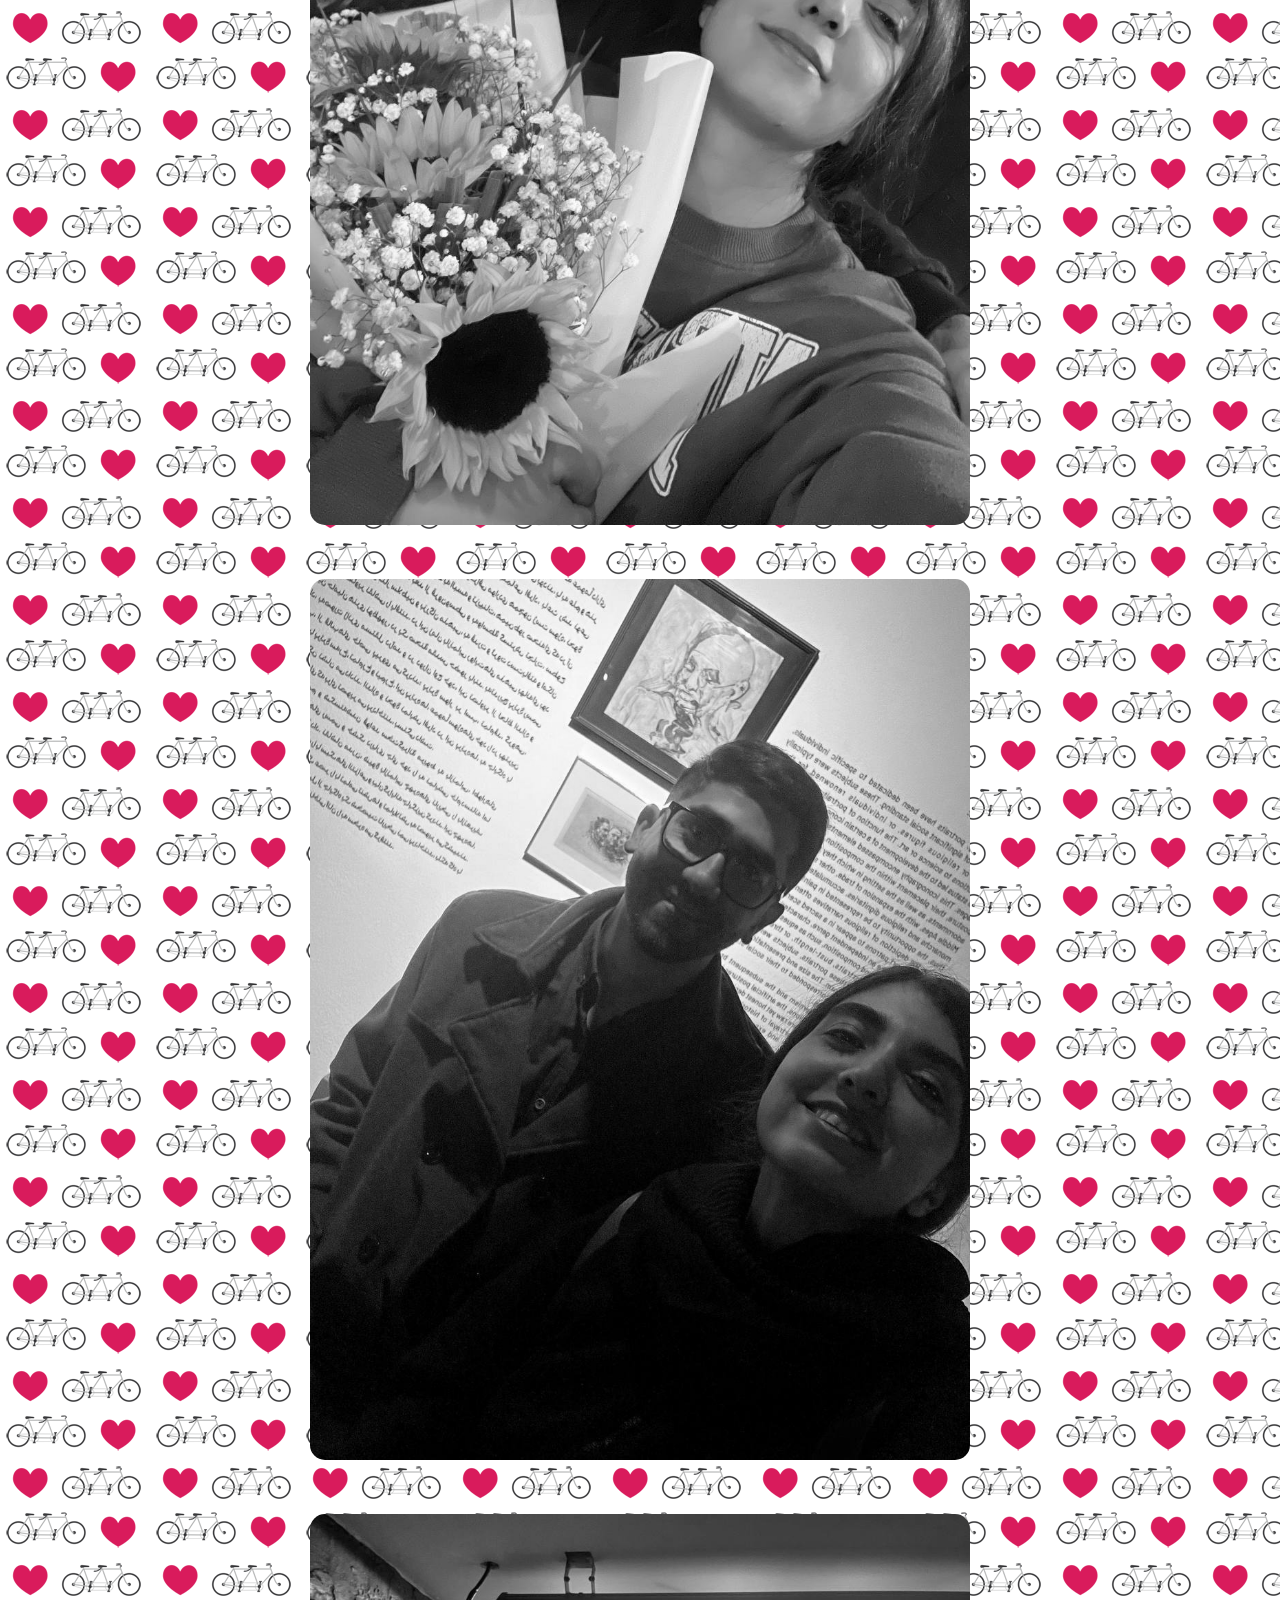
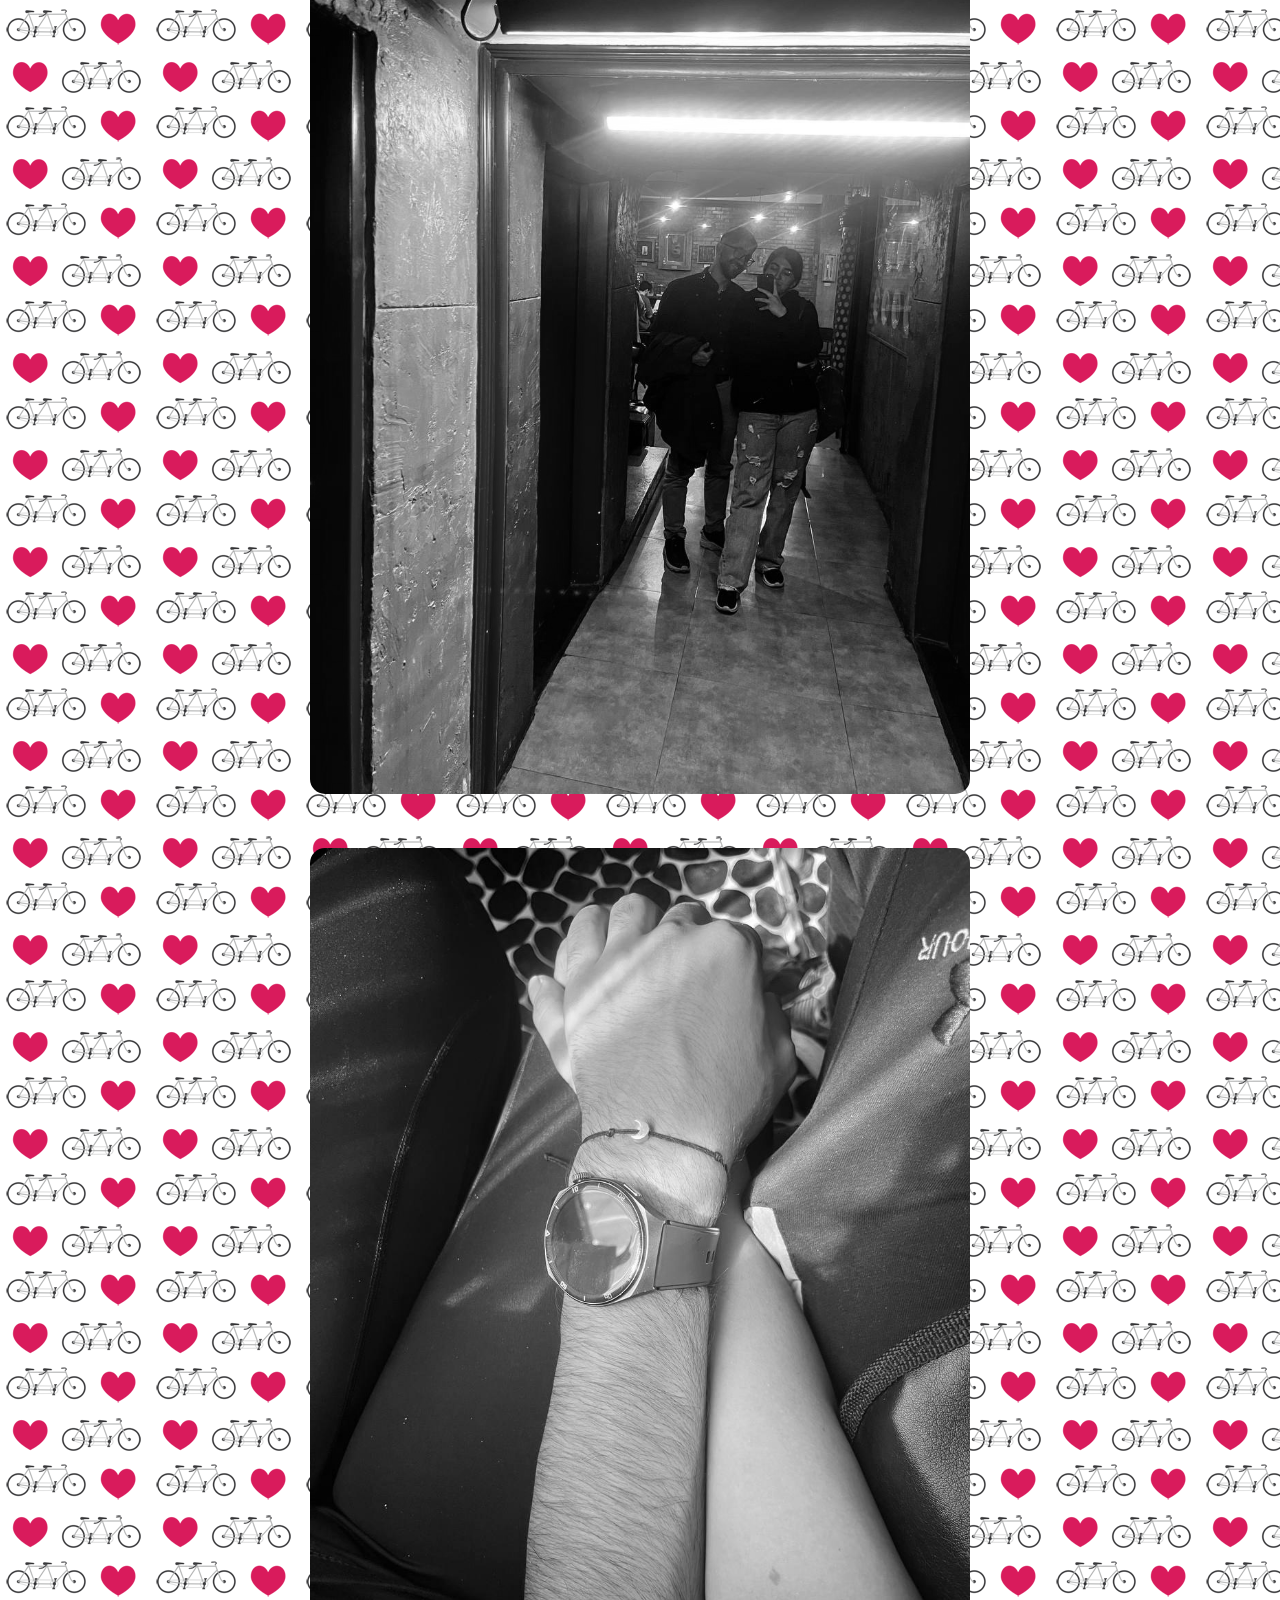
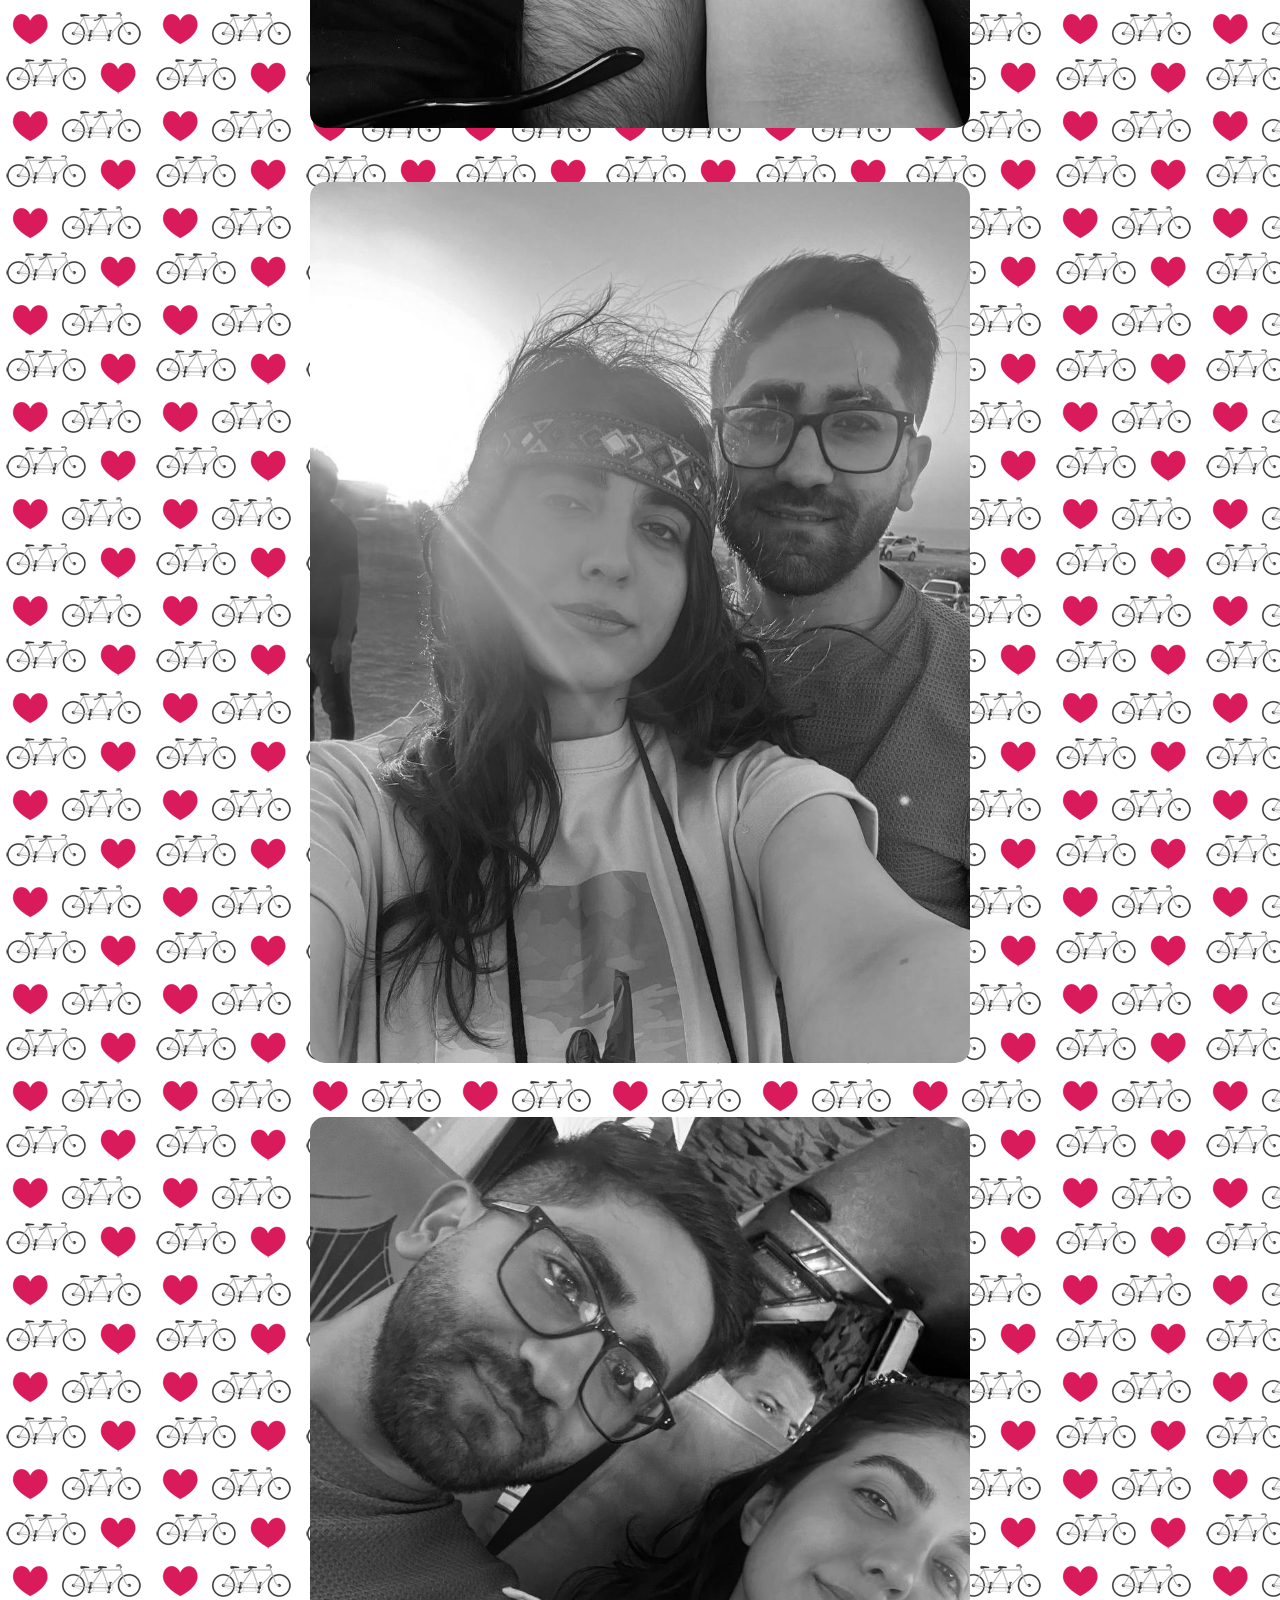
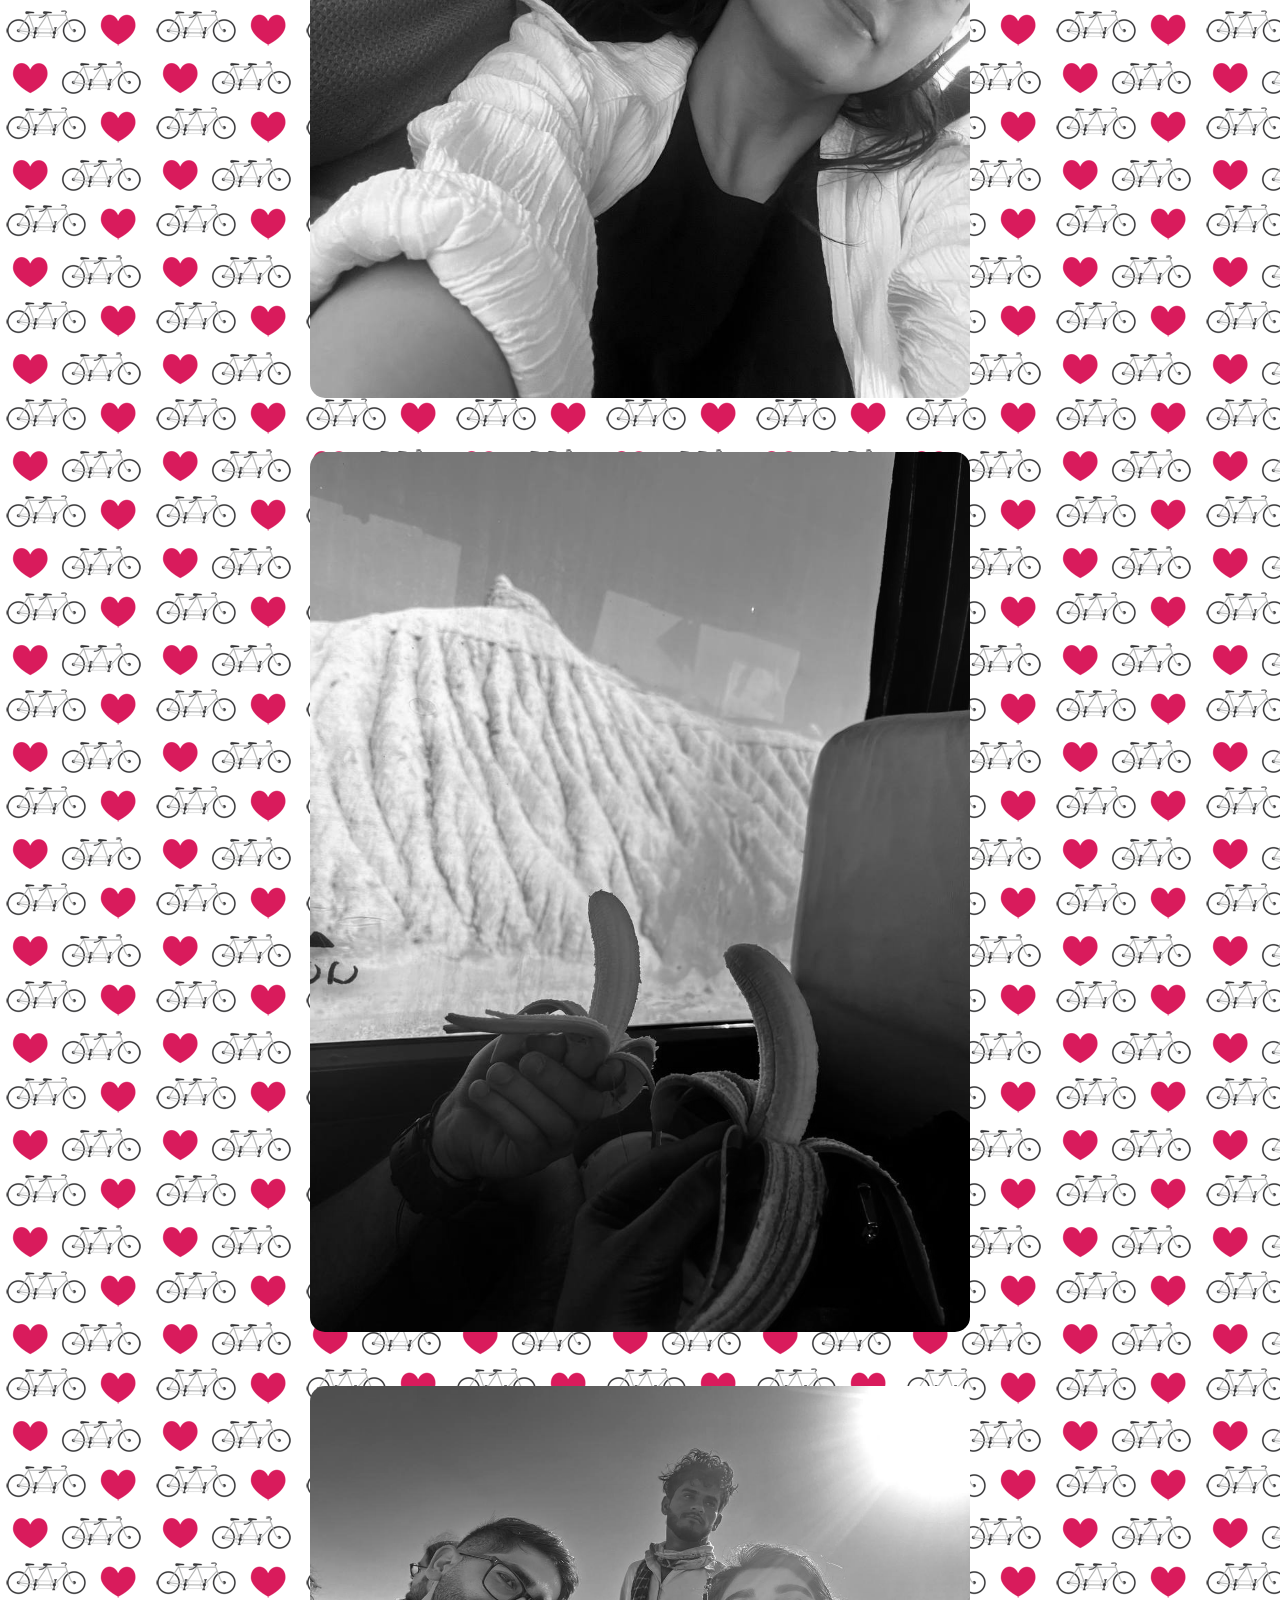
==== commit a73d282c: "adding more img" ====
--- a/album.html
+++ b/album.html
@@ -38,6 +38,16 @@
           <span><img src="images/16.jpg" alt="Image of a person" /></span>
           <span><img src="images/17.jpg" alt="Image of a person" /></span>
           <span><img src="images/18.jpg" alt="Image of a person" /></span>
+          <span><img src="images/19.jpg" alt="Image of a person" /></span>
+          <span><img src="images/20.jpg" alt="Image of a person" /></span>
+          <span><img src="images/21.jpg" alt="Image of a person" /></span>
+          <span><img src="images/22.jpg" alt="Image of a person" /></span>
+          <span><img src="images/23.jpg" alt="Image of a person" /></span>
+          <span><img src="images/24.jpg" alt="Image of a person" /></span>
+          <span><img src="images/25.jpg" alt="Image of a person" /></span>
+          <span><img src="images/26.jpg" alt="Image of a person" /></span>
+          <span><img src="images/27.jpg" alt="Image of a person" /></span>
+          <span><img src="images/28.jpg" alt="Image of a person" /></span>
           <h5 class="caption">Till the last breath..</h5>
         </div>
         <div>
--- a/style.css
+++ b/style.css
@@ -67,7 +67,7 @@
 .caption {
  text-align: center;
  padding: 20px;
- background-color: rgba(255, 250, 240, 0.715);
+ background-color:pink;
  margin-bottom: 20px;
  font-size: 20px;
  color: rgb(0, 0, 0);
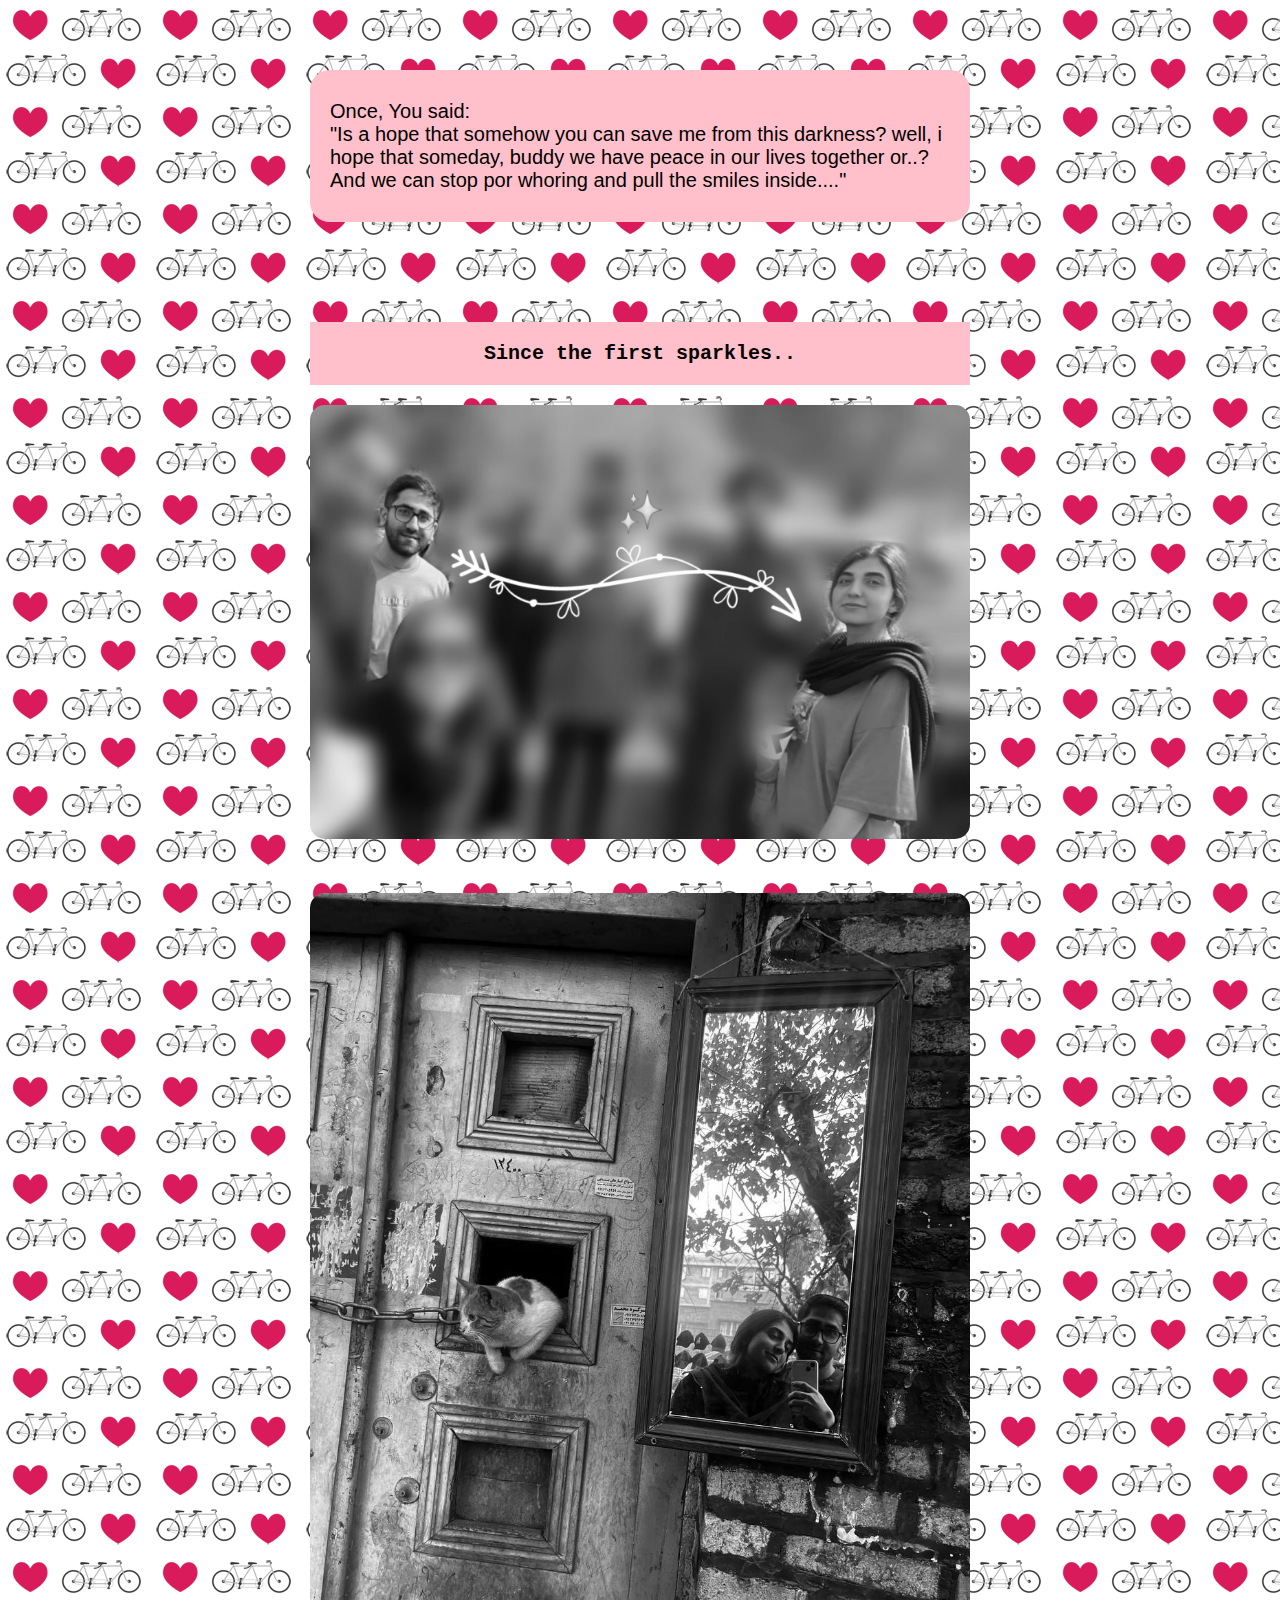
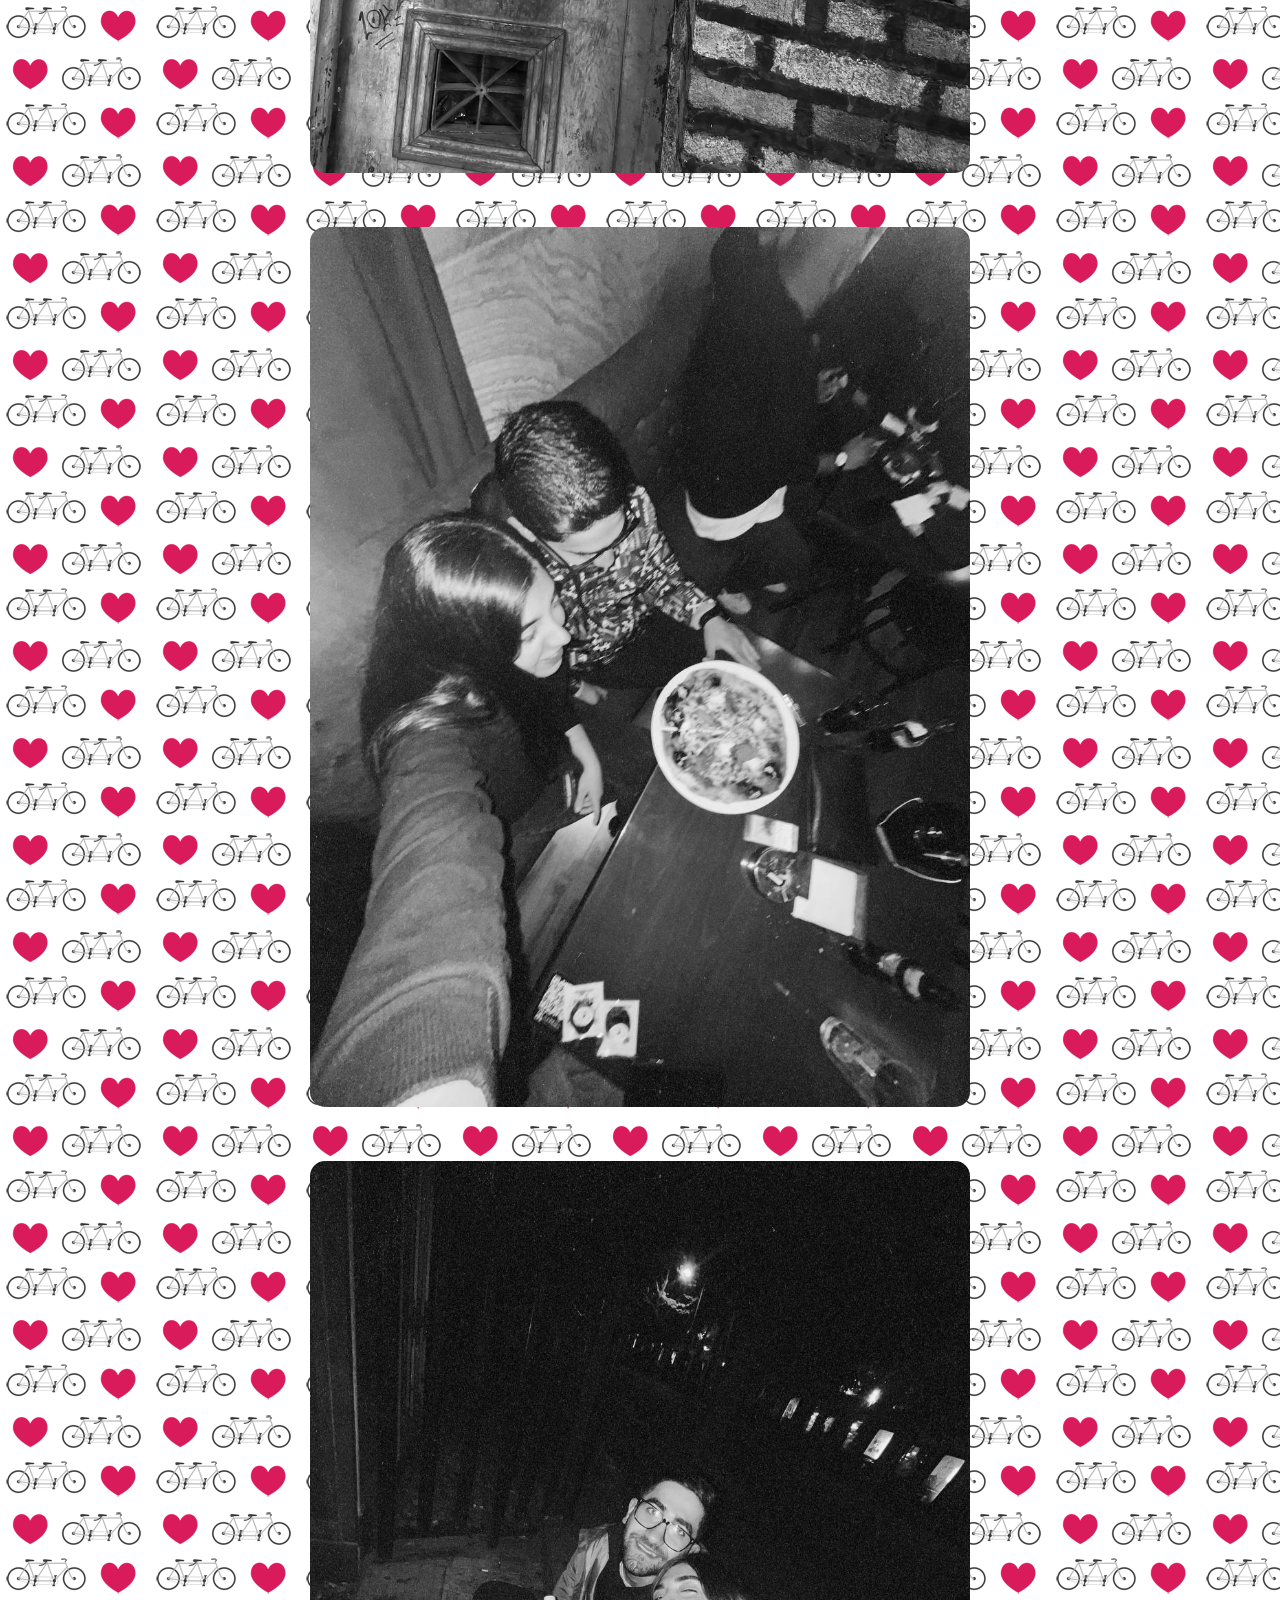
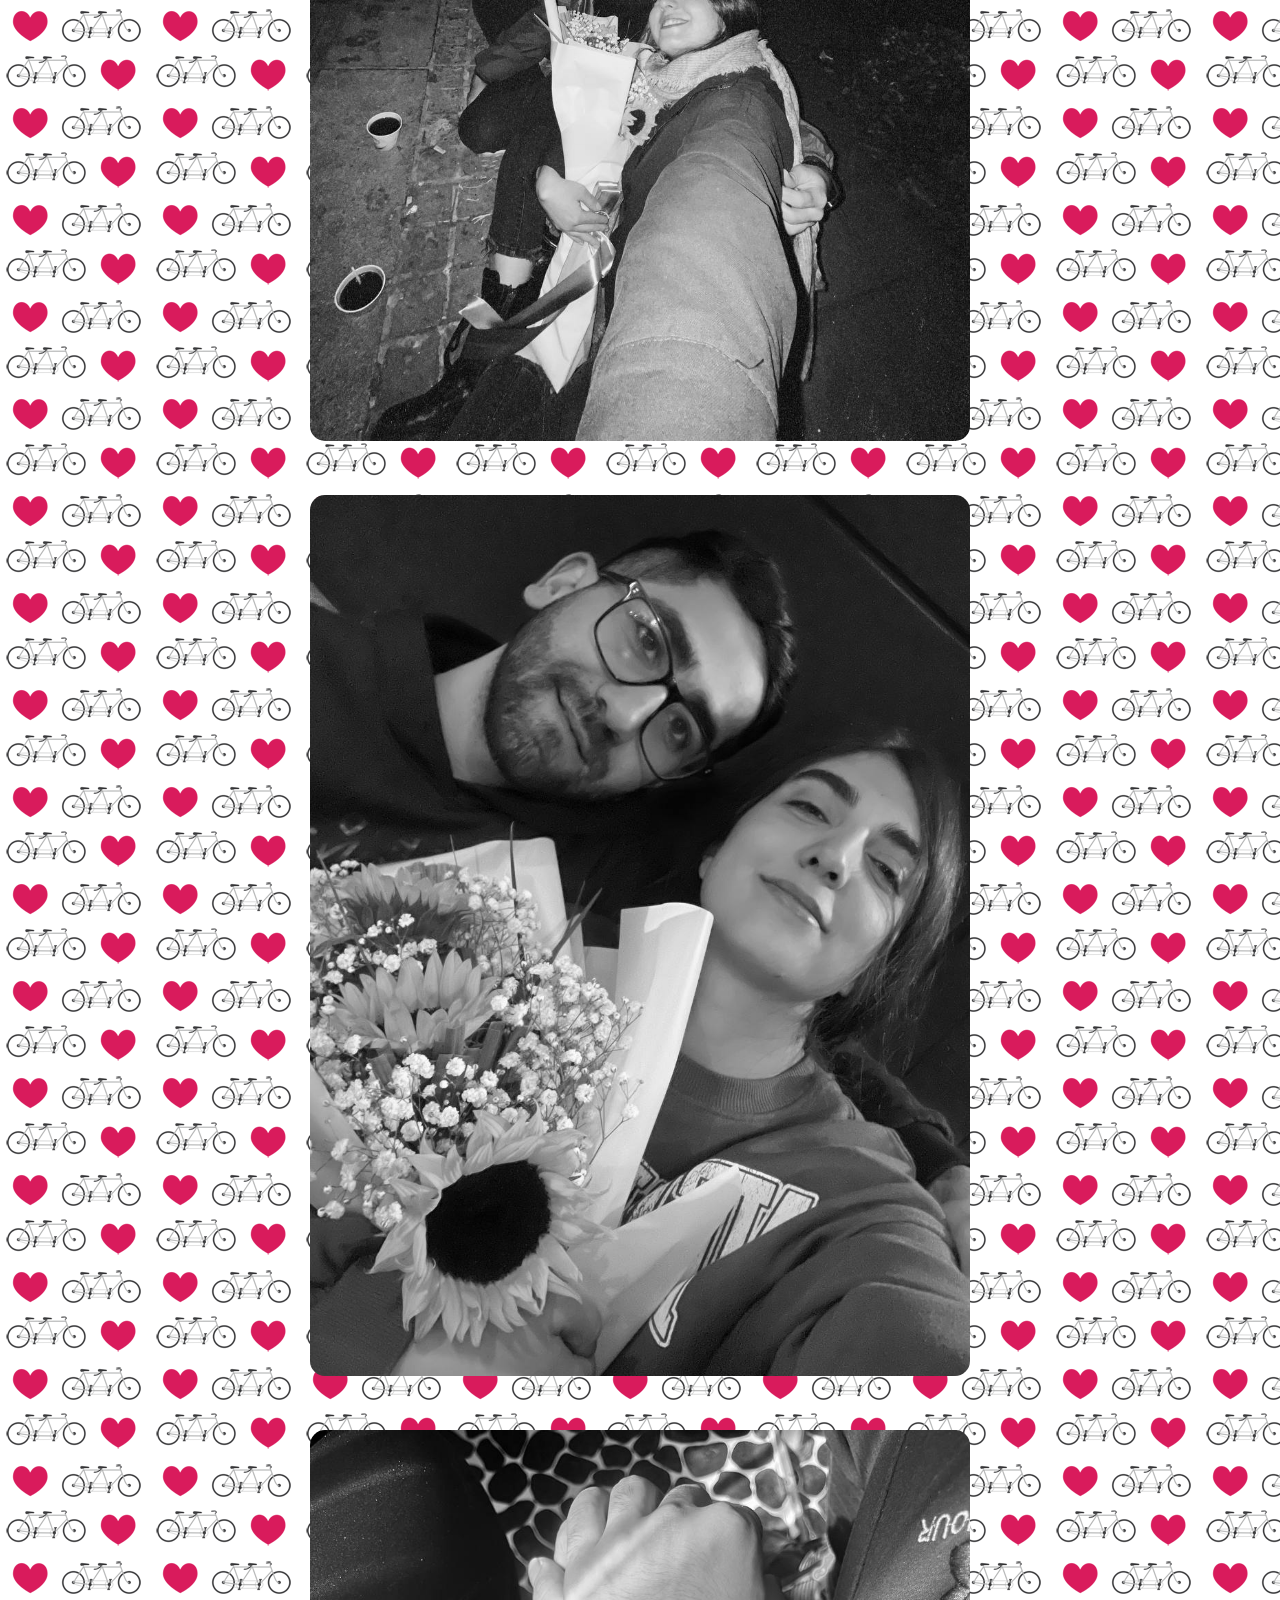
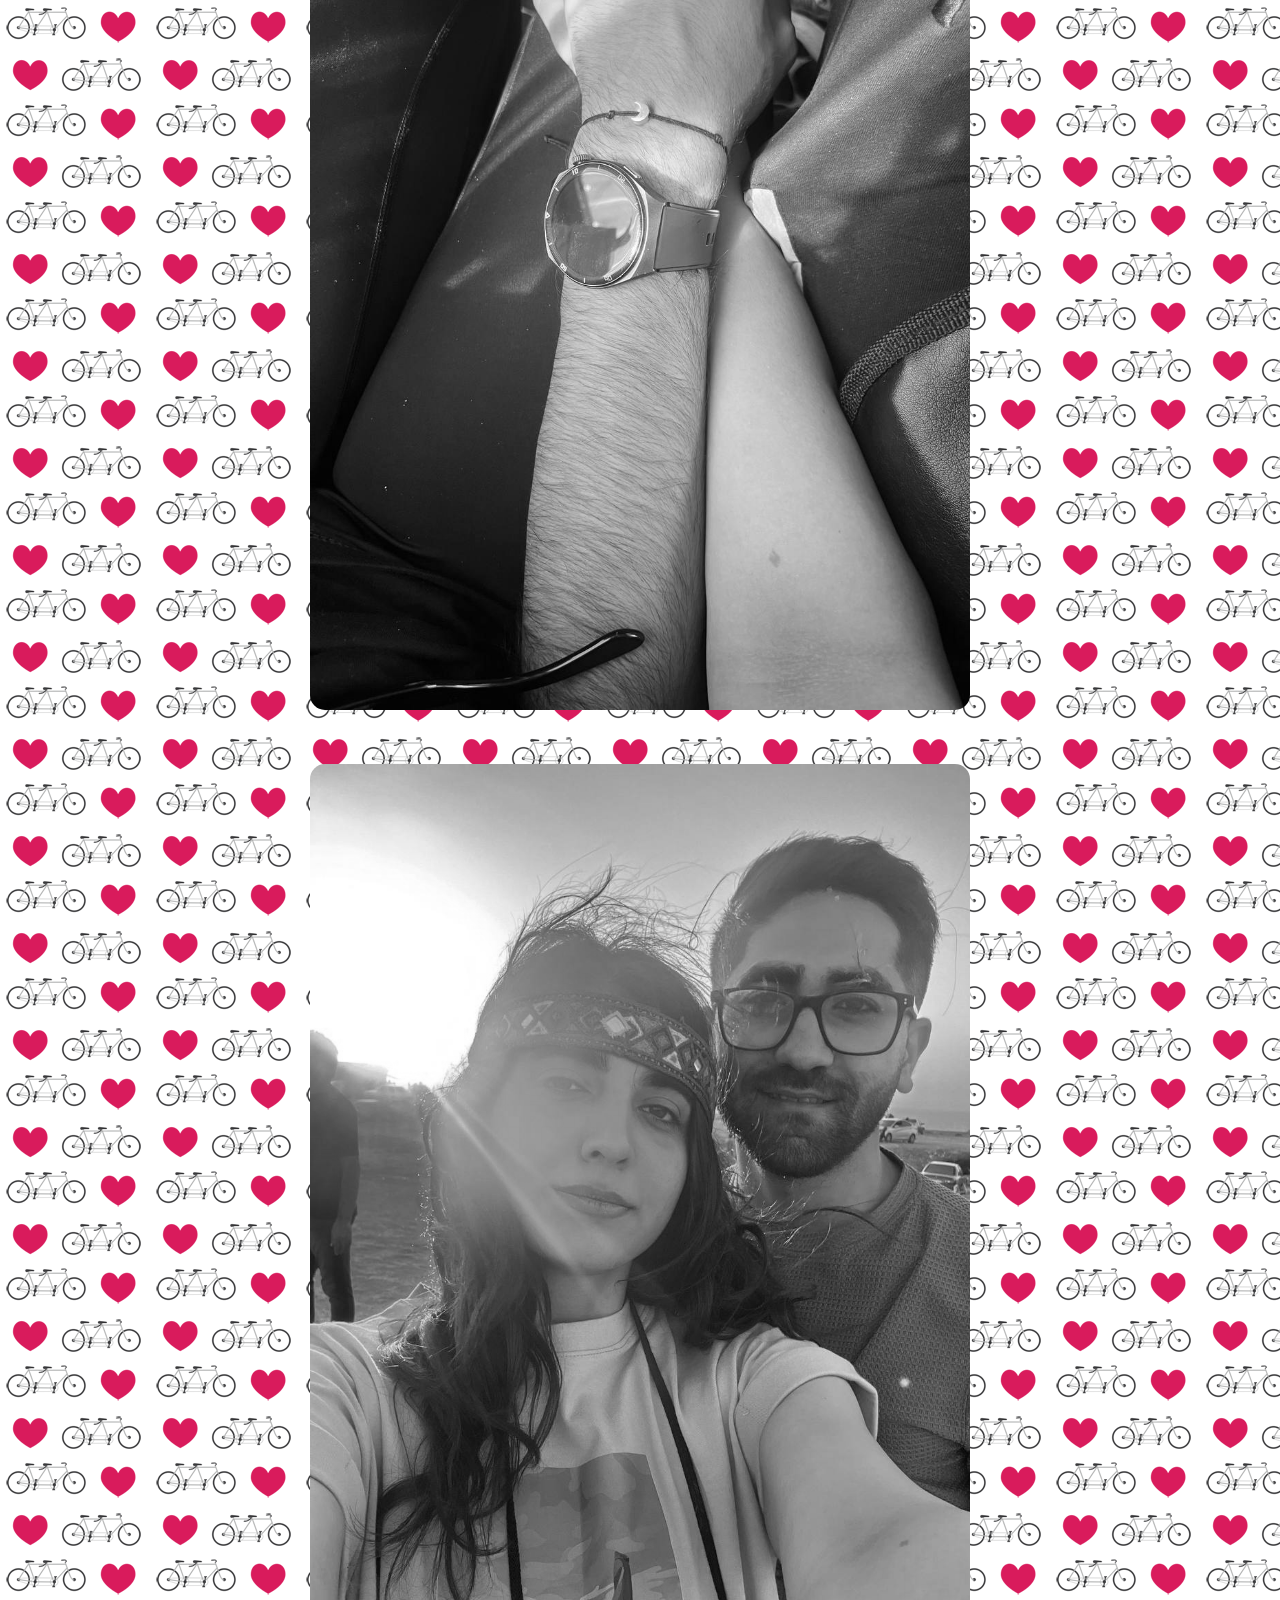
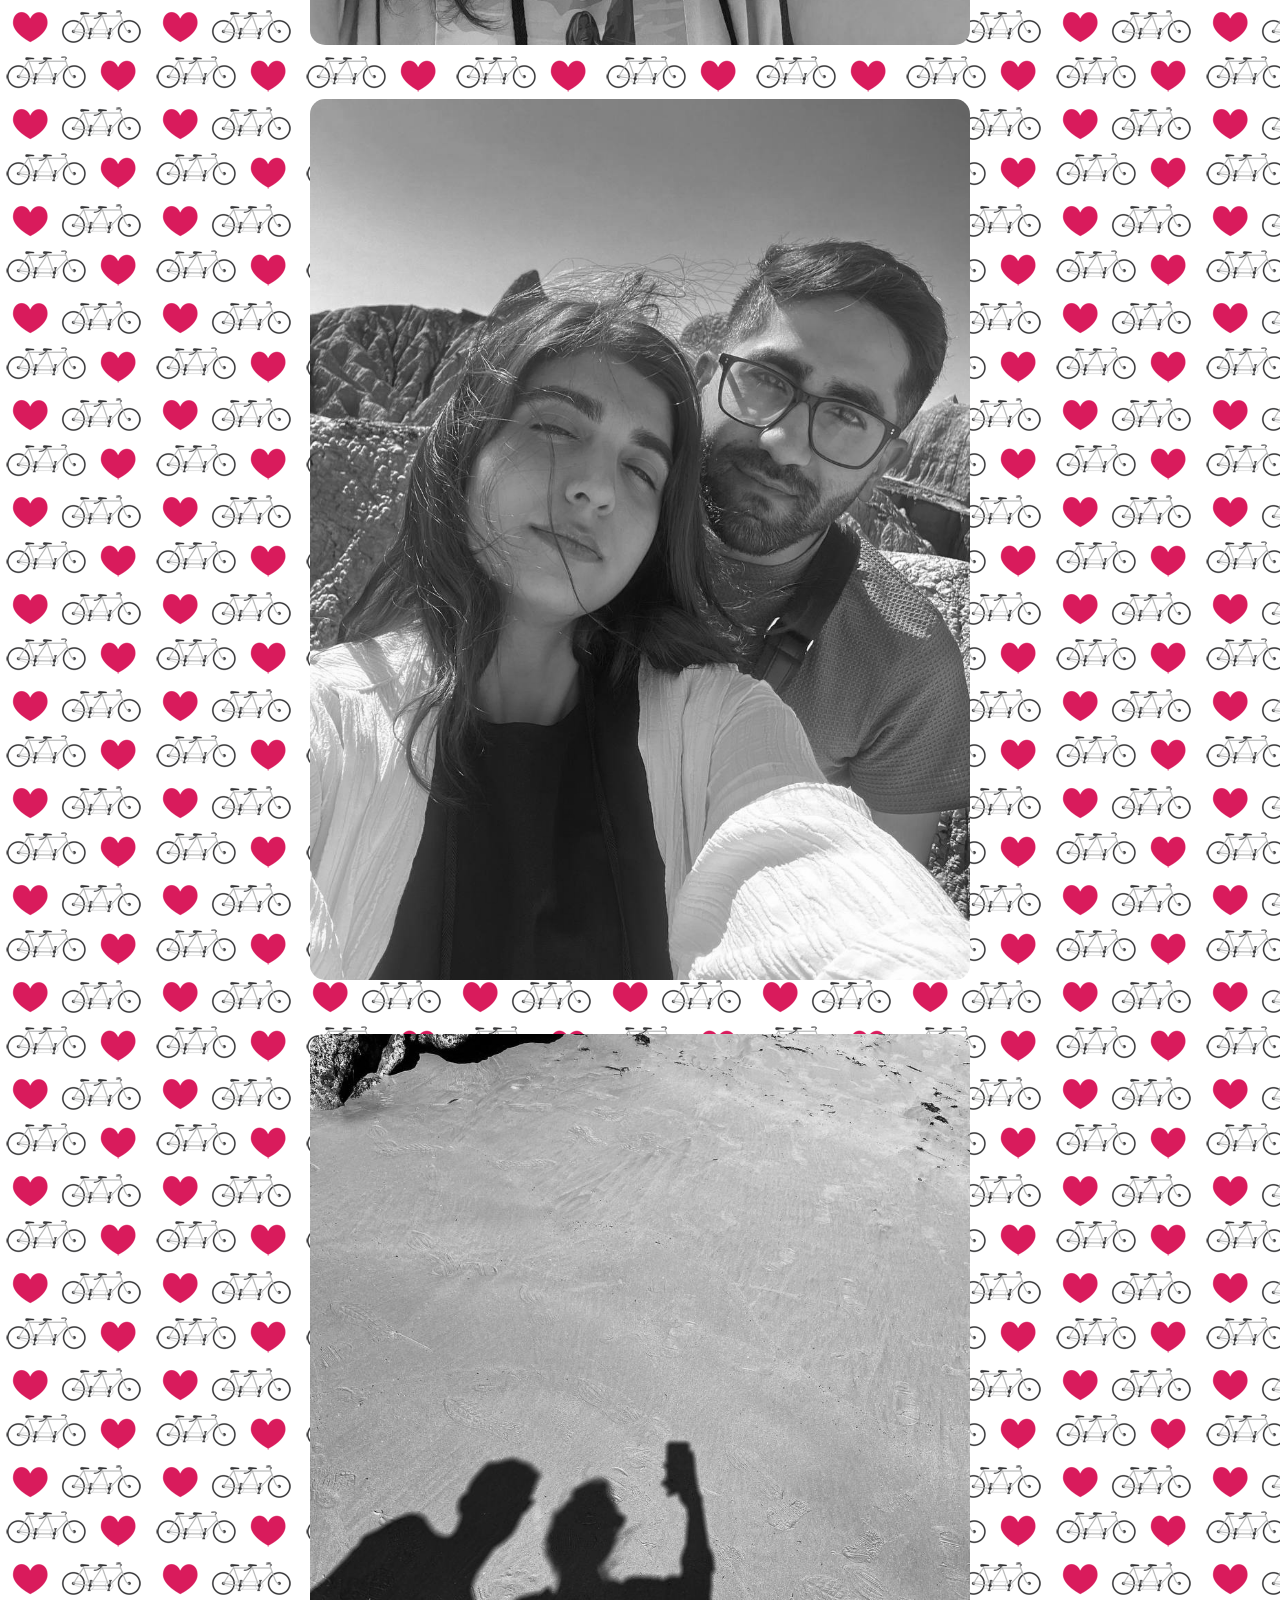
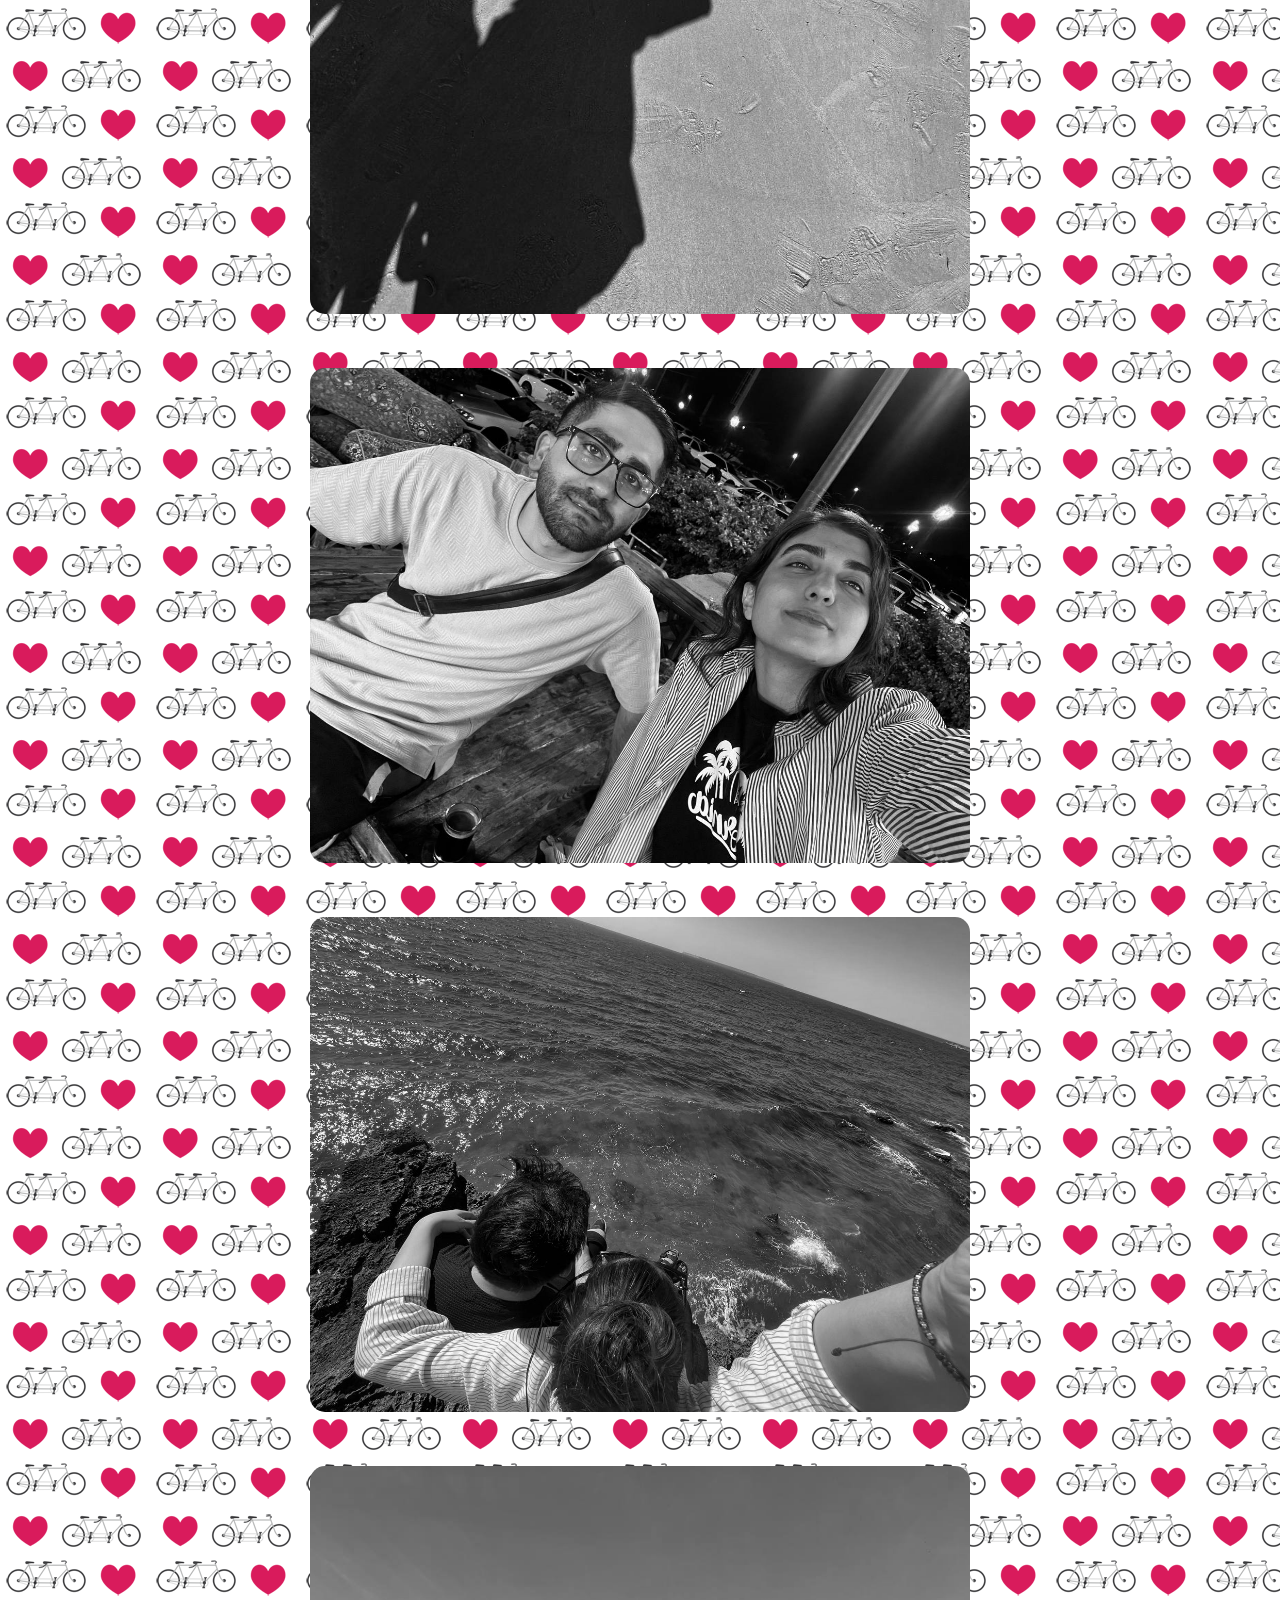
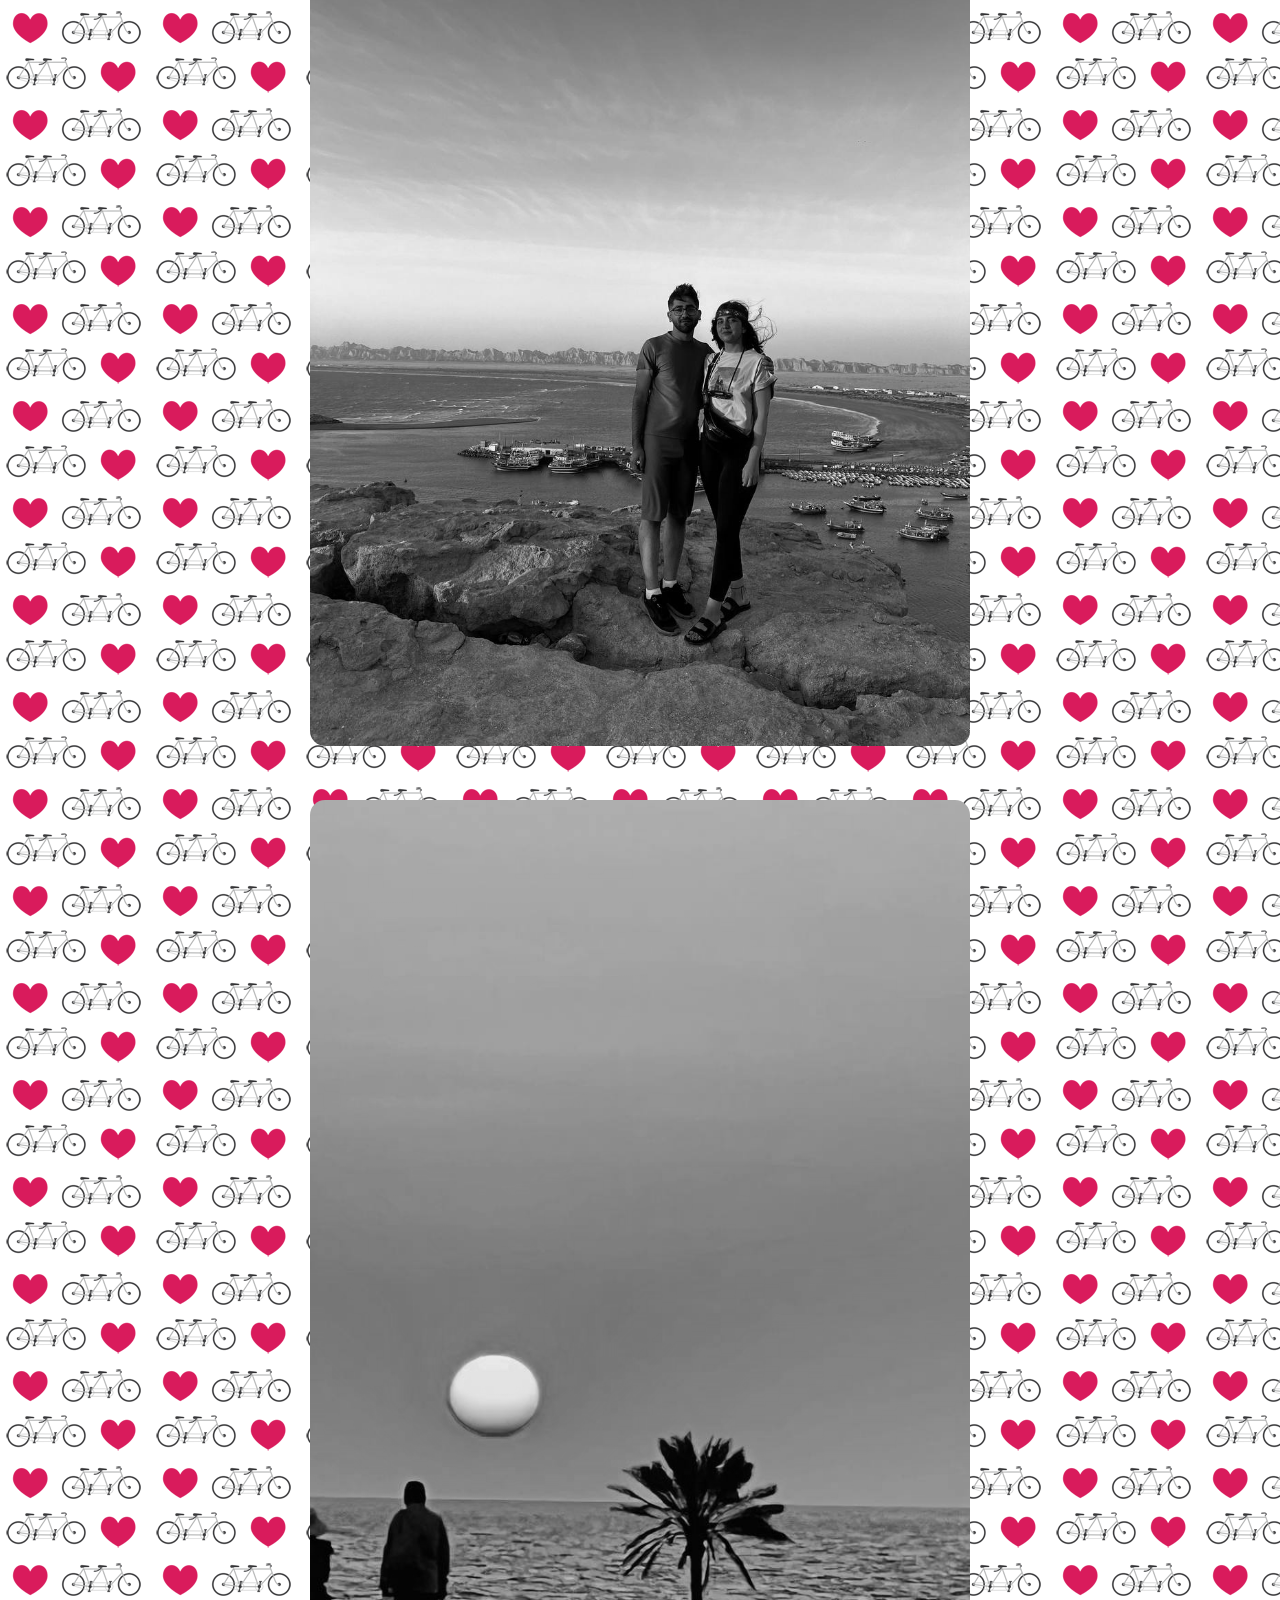
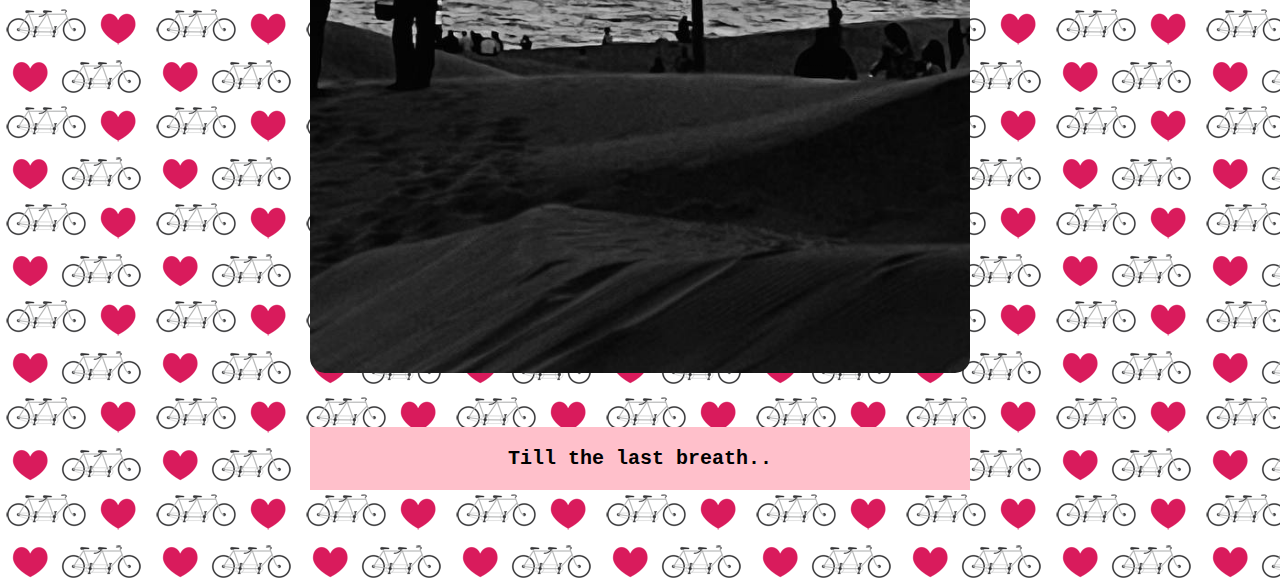
==== commit 88d279e0: "deleting some imgs" ====
--- a/album.html
+++ b/album.html
@@ -21,32 +21,32 @@
             <h5 class="caption">Since the first sparkles..</h5>
             <img src="images/1.jpg" alt="Image of a person"
           /></span>
-          <span><img src="images/2.jpg" alt="Image of a person" /></span>
-          <span><img src="images/3.jpg" alt="Image of a person" /></span>
-          <span><img src="images/4.jpg" alt="Image of a person" /></span>
+          <!-- <span><img src="images/2.jpg" alt="Image of a person" /></span> -->
+          <!-- <span><img src="images/3.jpg" alt="Image of a person" /></span> -->
+          <!-- <span><img src="images/4.jpg" alt="Image of a person" /></span> -->
           <span><img src="images/5.jpg" alt="Image of a person" /></span>
-          <span><img src="images/6.jpg" alt="Image of a person" /></span>
-          <span><img src="images/7.jpg" alt="Image of a person" /></span>
-          <span><img src="images/8.jpg" alt="Image of a person" /></span>
-          <span><img src="images/9.jpg" alt="Image of a person" /></span>
+          <!-- <span><img src="images/6.jpg" alt="Image of a person" /></span> -->
+          <!-- <span><img src="images/7.jpg" alt="Image of a person" /></span> -->
+          <!-- <span><img src="images/8.jpg" alt="Image of a person" /></span> -->
+          <!-- <span><img src="images/9.jpg" alt="Image of a person" /></span> -->
           <span><img src="images/10.jpg" alt="Image of a person" /></span>
-          <span><img src="images/11.jpg" alt="Image of a person" /></span>
+          <!-- <span><img src="images/11.jpg" alt="Image of a person" /></span> -->
           <span><img src="images/12.jpg" alt="Image of a person" /></span>
           <span><img src="images/13.jpg" alt="Image of a person" /></span>
-          <span><img src="images/14.jpg" alt="Image of a person" /></span>
-          <span><img src="images/15.jpg" alt="Image of a person" /></span>
+          <!-- <span><img src="images/14.jpg" alt="Image of a person" /></span> -->
+          <!-- <span><img src="images/15.jpg" alt="Image of a person" /></span> -->
           <span><img src="images/16.jpg" alt="Image of a person" /></span>
           <span><img src="images/17.jpg" alt="Image of a person" /></span>
-          <span><img src="images/18.jpg" alt="Image of a person" /></span>
-          <span><img src="images/19.jpg" alt="Image of a person" /></span>
-          <span><img src="images/20.jpg" alt="Image of a person" /></span>
+          <!-- <span><img src="images/18.jpg" alt="Image of a person" /></span> -->
+          <!-- <span><img src="images/19.jpg" alt="Image of a person" /></span> -->
+          <!-- <span><img src="images/20.jpg" alt="Image of a person" /></span> -->
           <span><img src="images/21.jpg" alt="Image of a person" /></span>
-          <span><img src="images/22.jpg" alt="Image of a person" /></span>
+          <!-- <span><img src="images/22.jpg" alt="Image of a person" /></span> -->
           <span><img src="images/23.jpg" alt="Image of a person" /></span>
           <span><img src="images/24.jpg" alt="Image of a person" /></span>
           <span><img src="images/25.jpg" alt="Image of a person" /></span>
           <span><img src="images/26.jpg" alt="Image of a person" /></span>
-          <span><img src="images/27.jpg" alt="Image of a person" /></span>
+          <!-- <span><img src="images/27.jpg" alt="Image of a person" /></span> -->
           <span><img src="images/28.jpg" alt="Image of a person" /></span>
           <h5 class="caption">Till the last breath..</h5>
         </div>
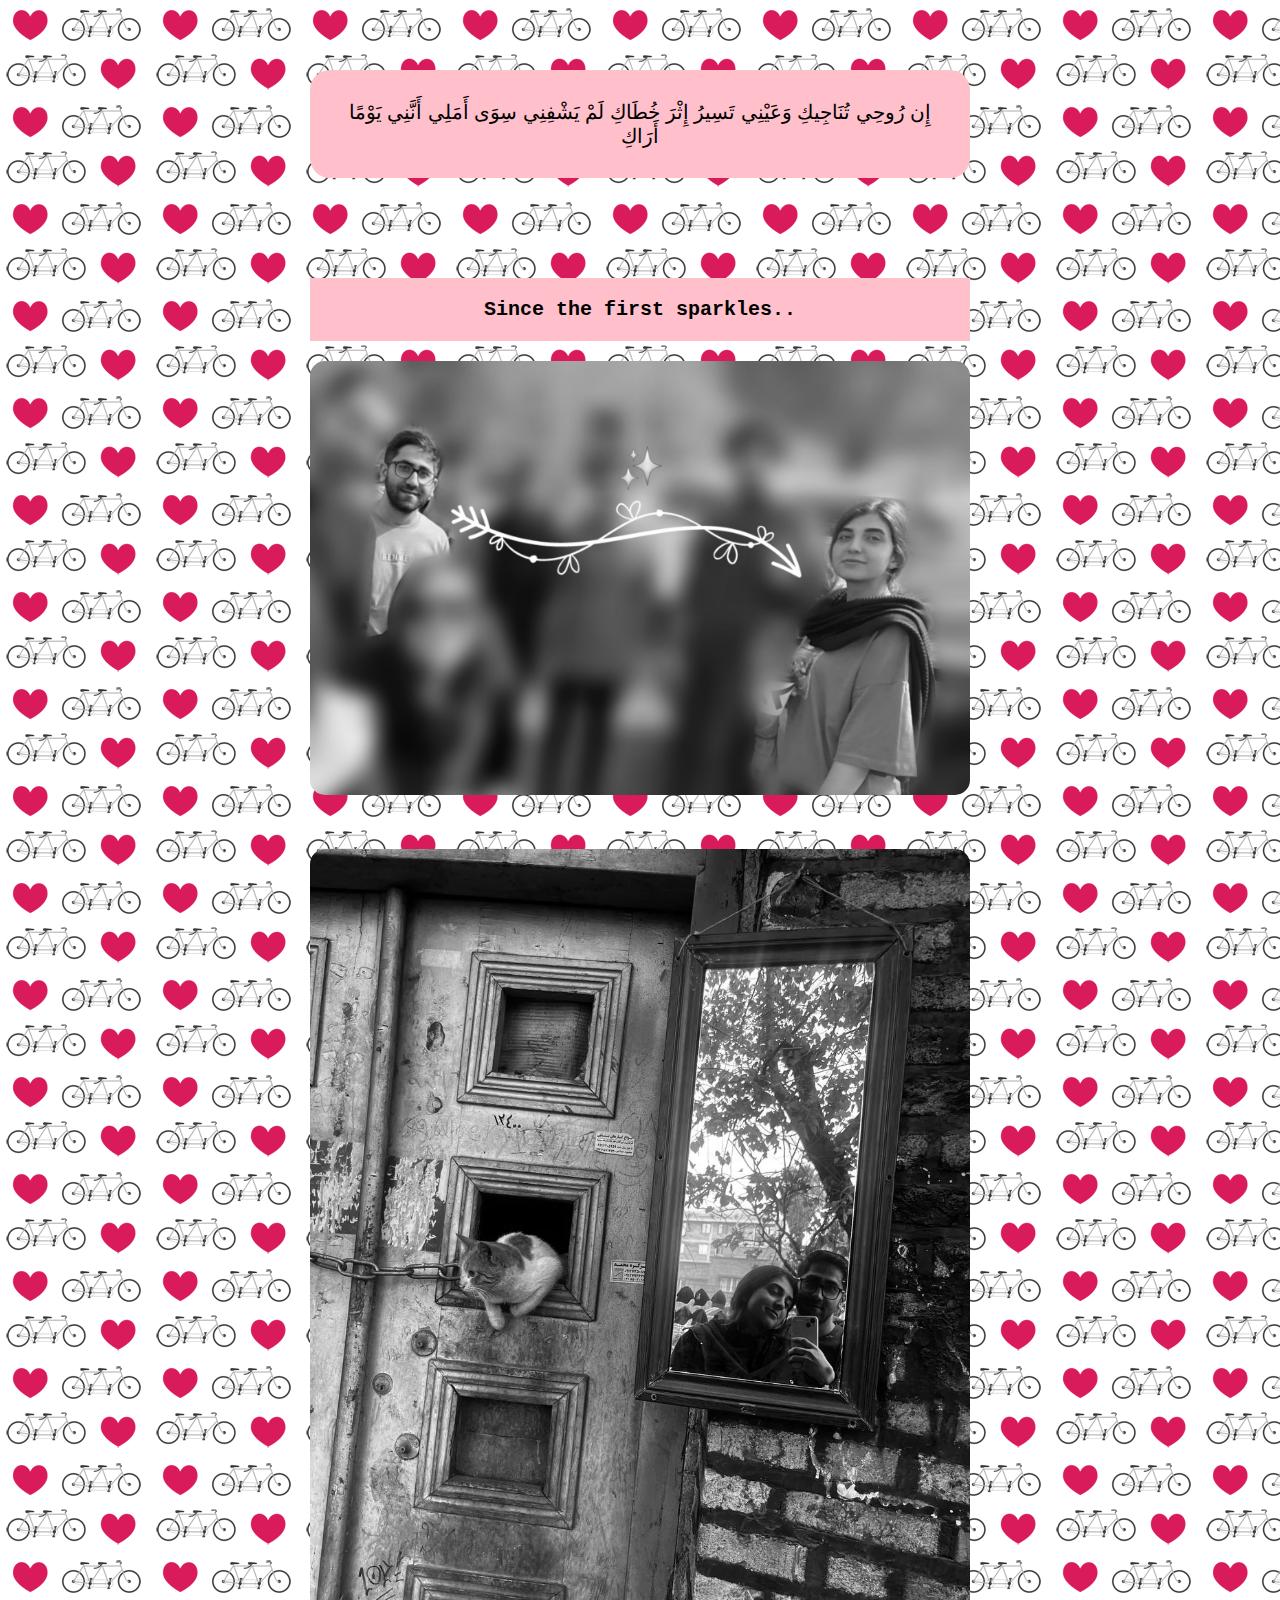
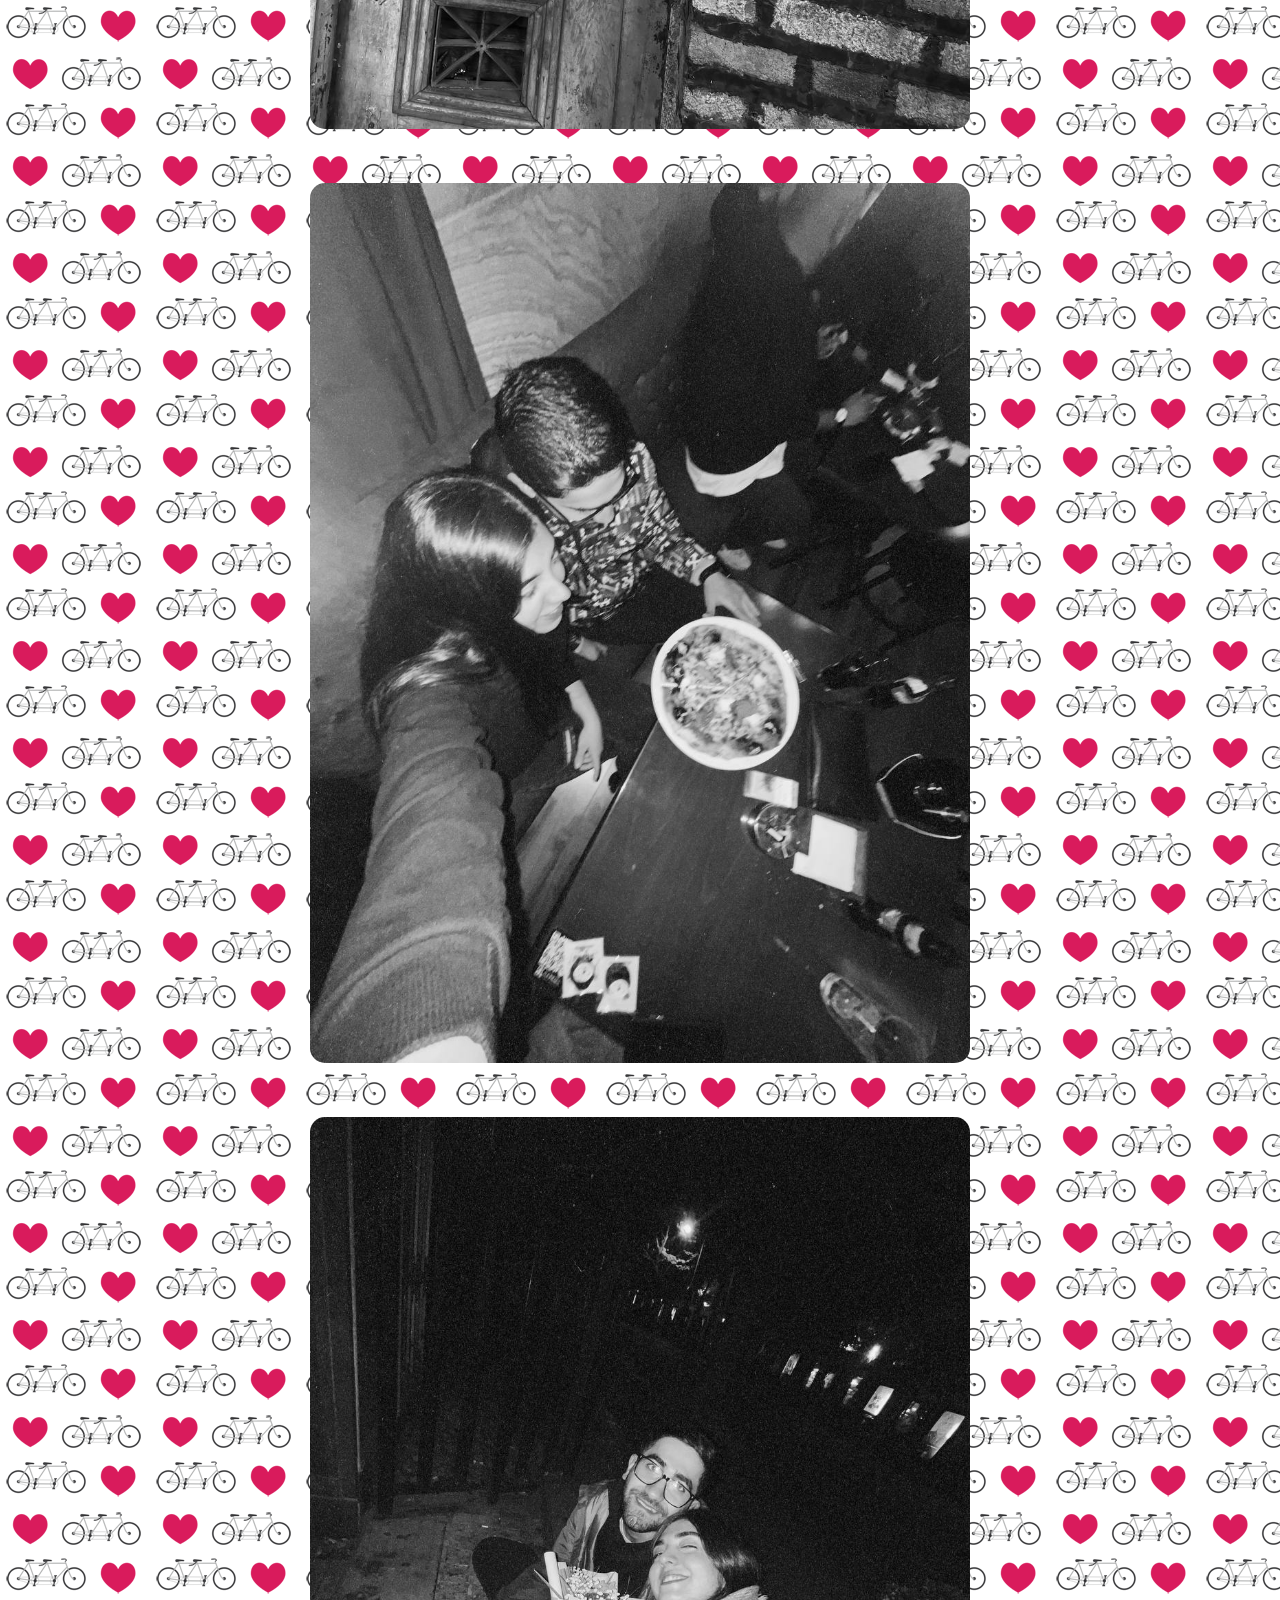
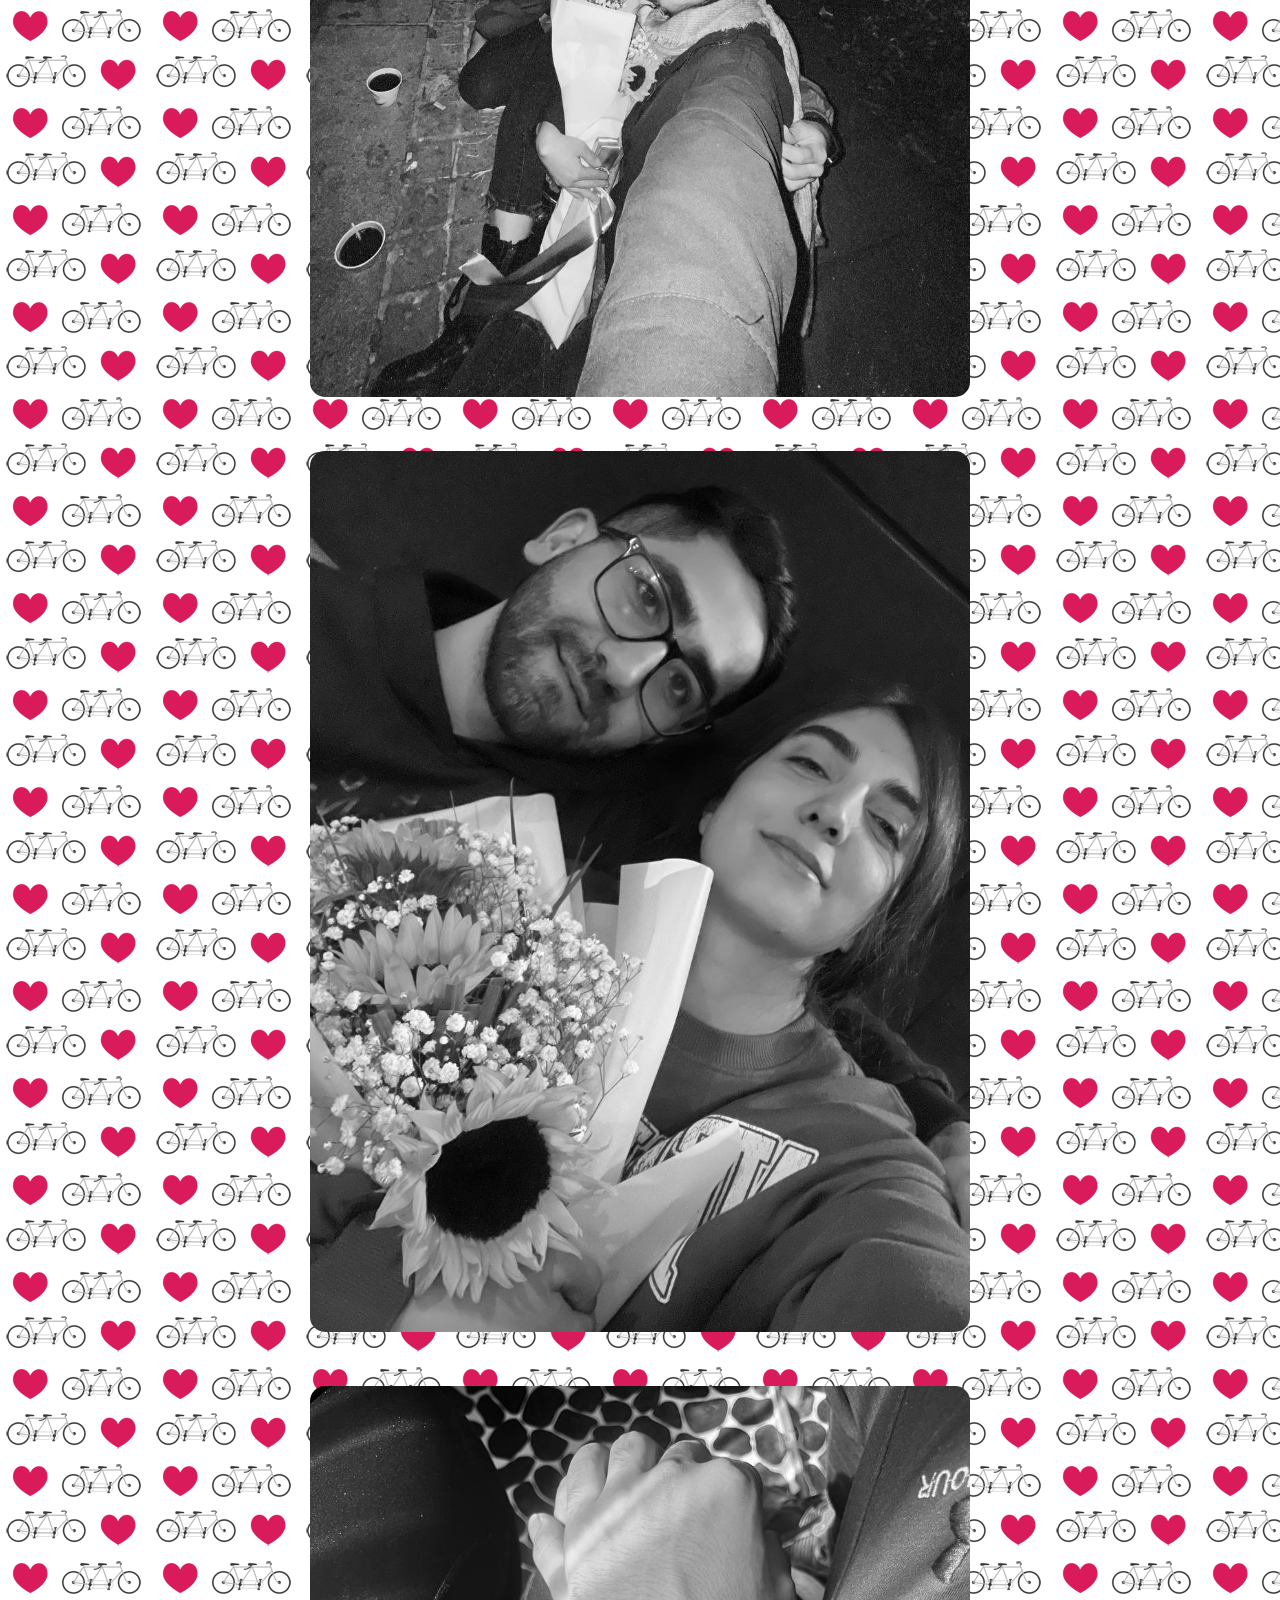
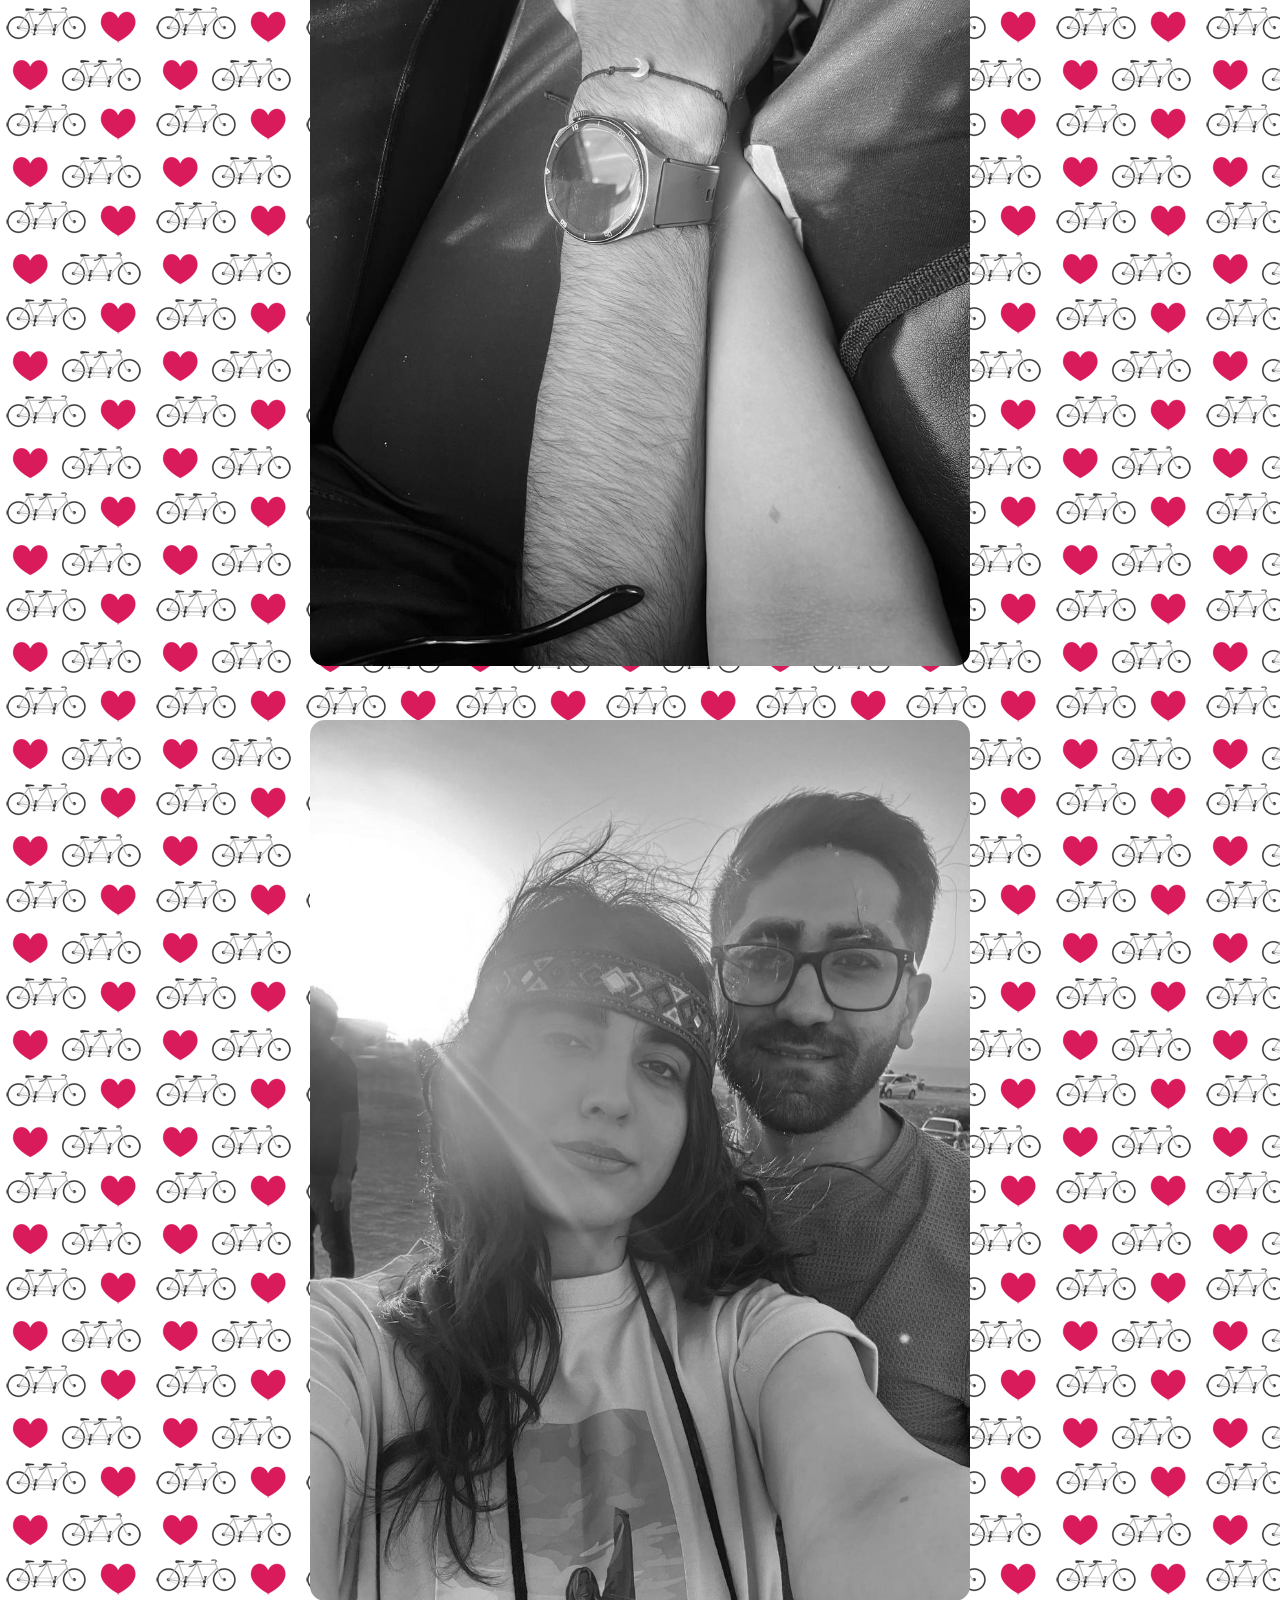
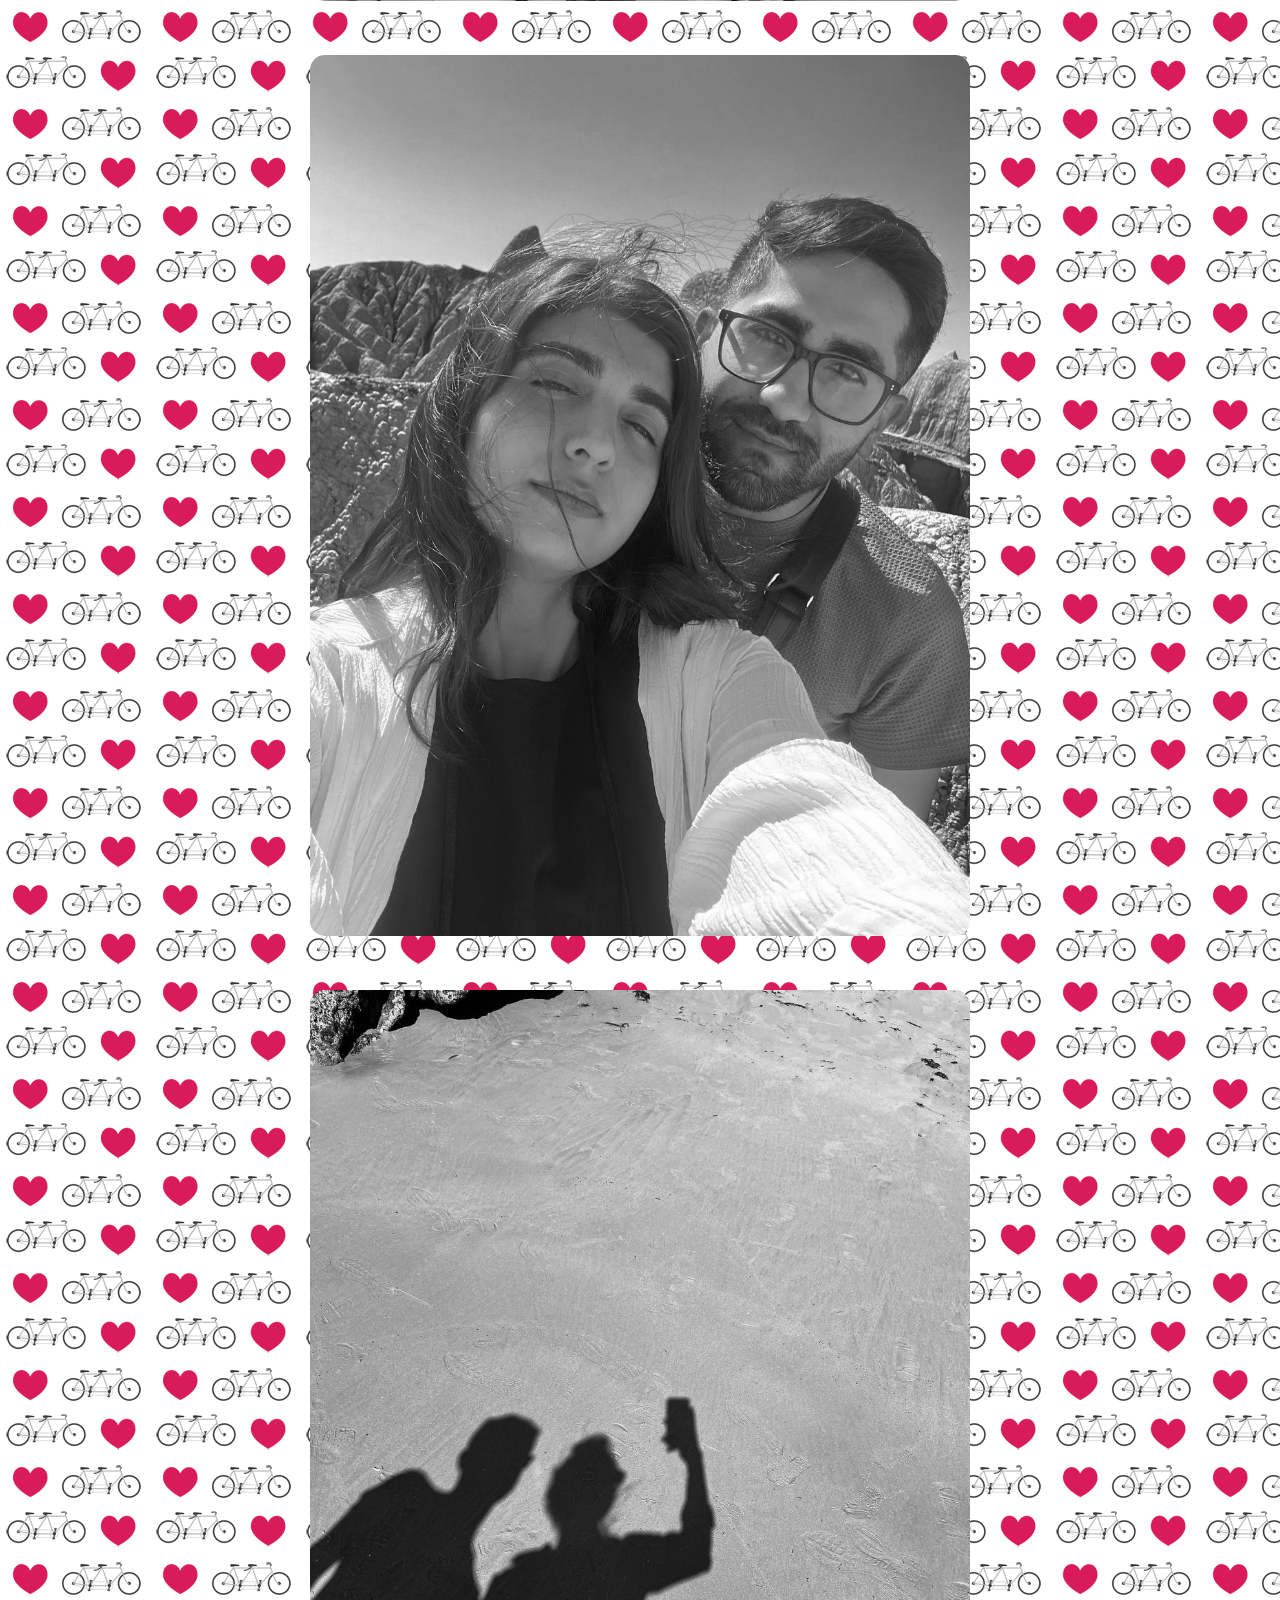
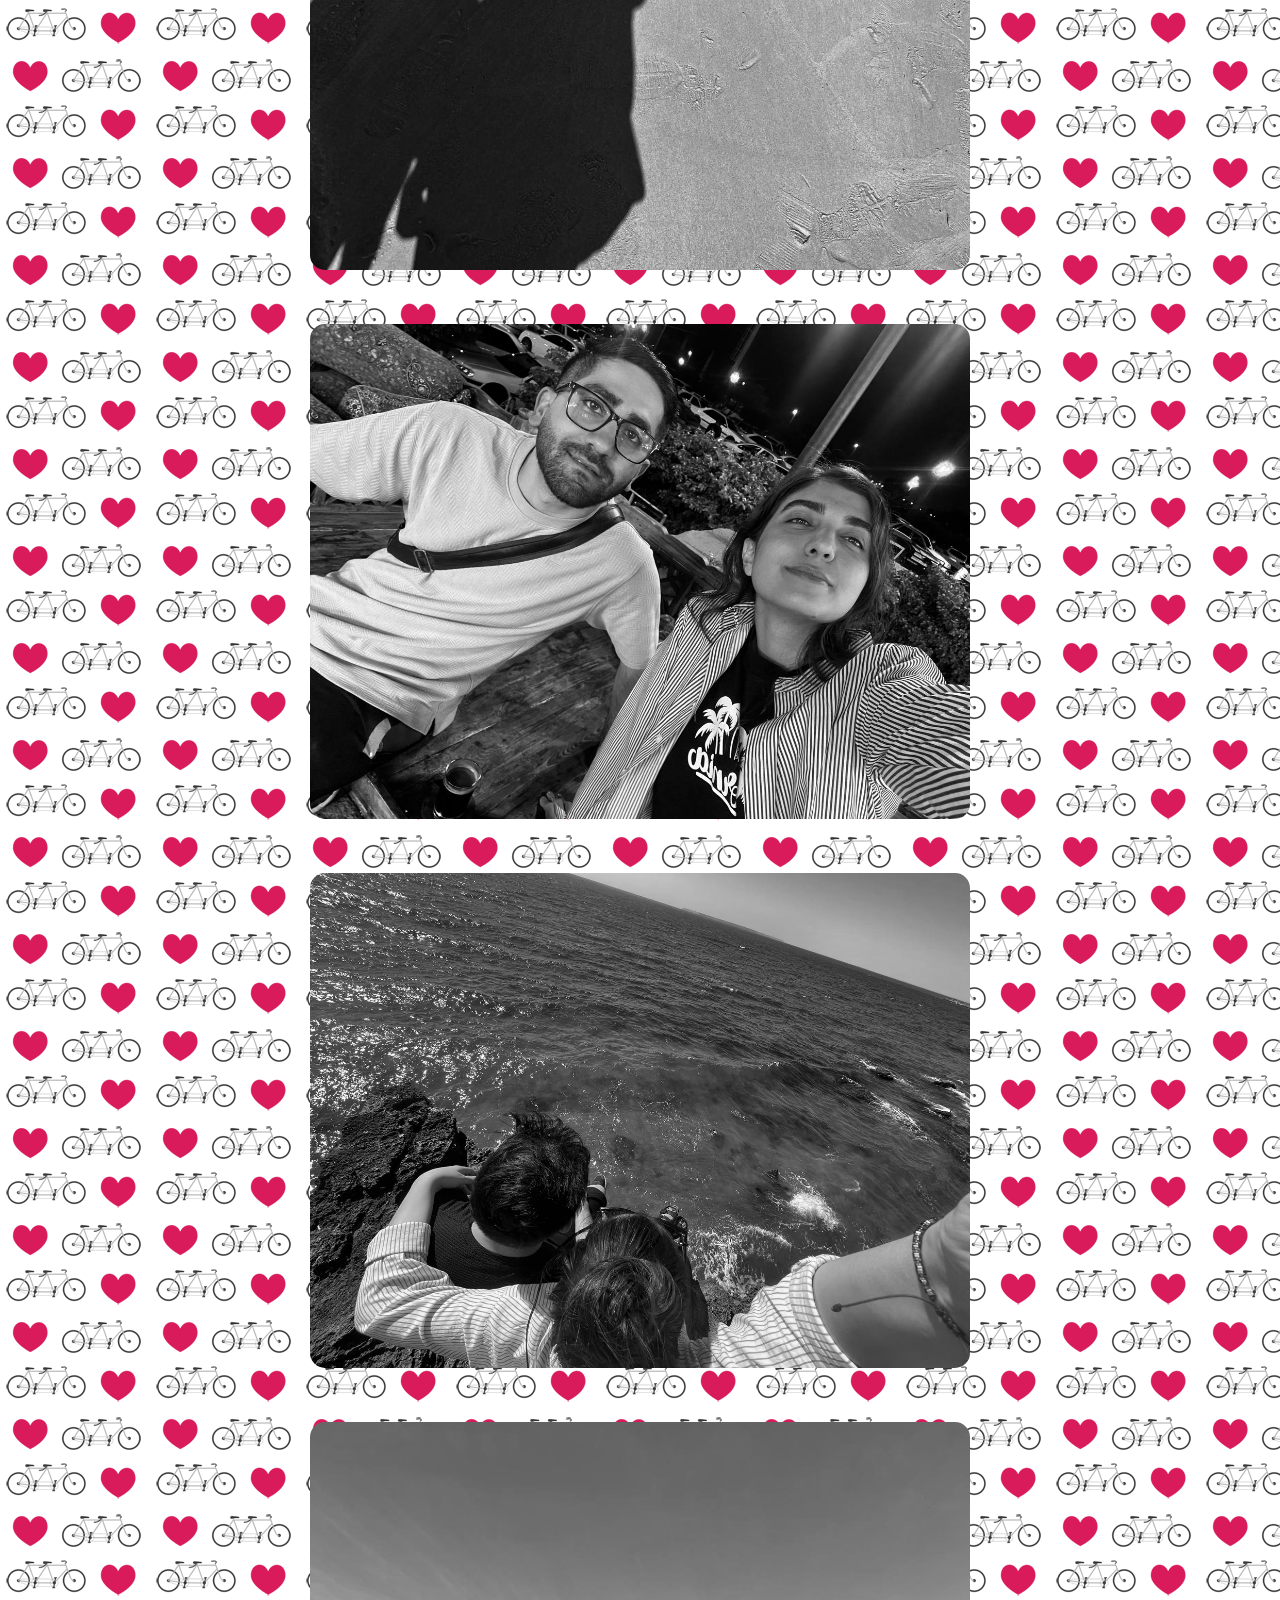
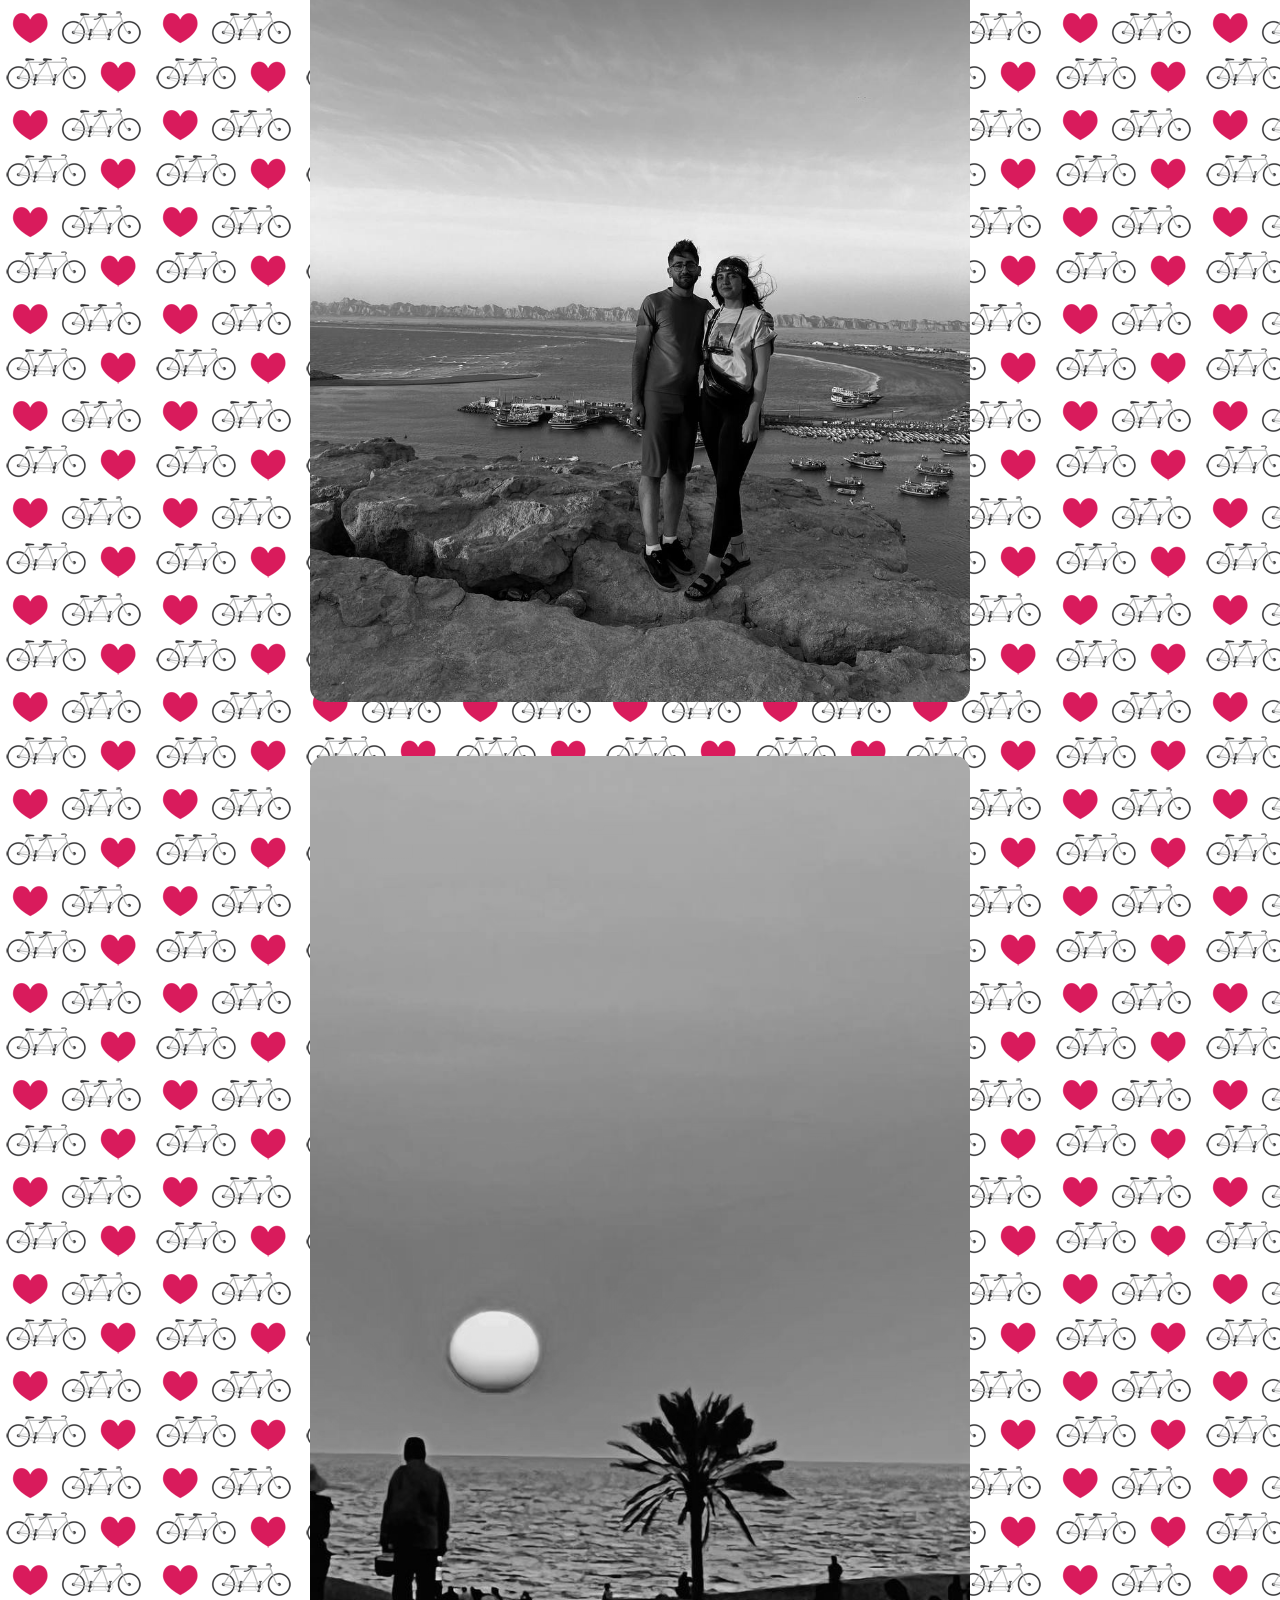
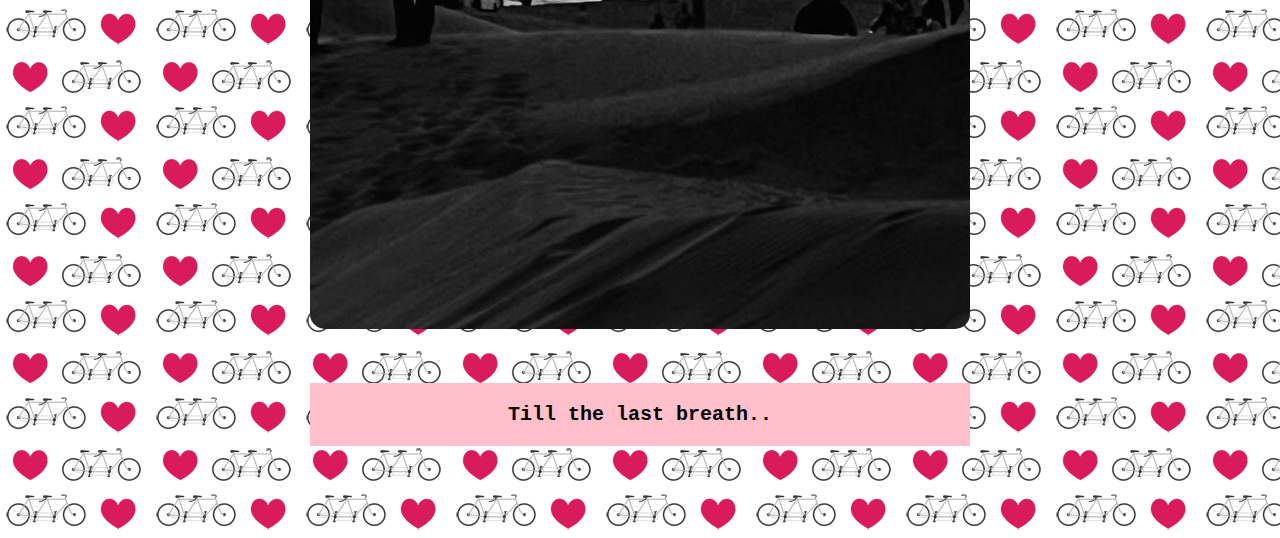
==== commit 1ee99f0e: "changing txt" ====
--- a/album.html
+++ b/album.html
@@ -11,11 +11,9 @@
       <!-- <img src="images/back.png" alt="Back icon - image" id="backBtn" /> -->
       <div class="gallery">
         <div>
-          <p class="text">
-            Once, You said: <br />
-            "Is a hope that somehow you can save me from this darkness? well, i
-            hope that someday, buddy we have peace in our lives together or..?
-            And we can stop por whoring and pull the smiles inside...."
+          <p class="text" id="txt">
+            إِن رُوحِي تُنَاجِيكِ وَعَيْنِي تَسِيرُ إِثْرَ خُطَاكِ لَمْ
+            يَشْفِنِي سِوَى أَمَلِي أَنَّنِي يَوْمًا أَرَاكِ
           </p>
           <span>
             <h5 class="caption">Since the first sparkles..</h5>
--- a/style.css
+++ b/style.css
@@ -63,6 +63,7 @@
     "Lucida Sans Unicode", Geneva, Verdana, sans-serif;
   margin-bottom: 50px;
   font-size: 20px;
+  text-align:center;
 }
 .caption {
  text-align: center;
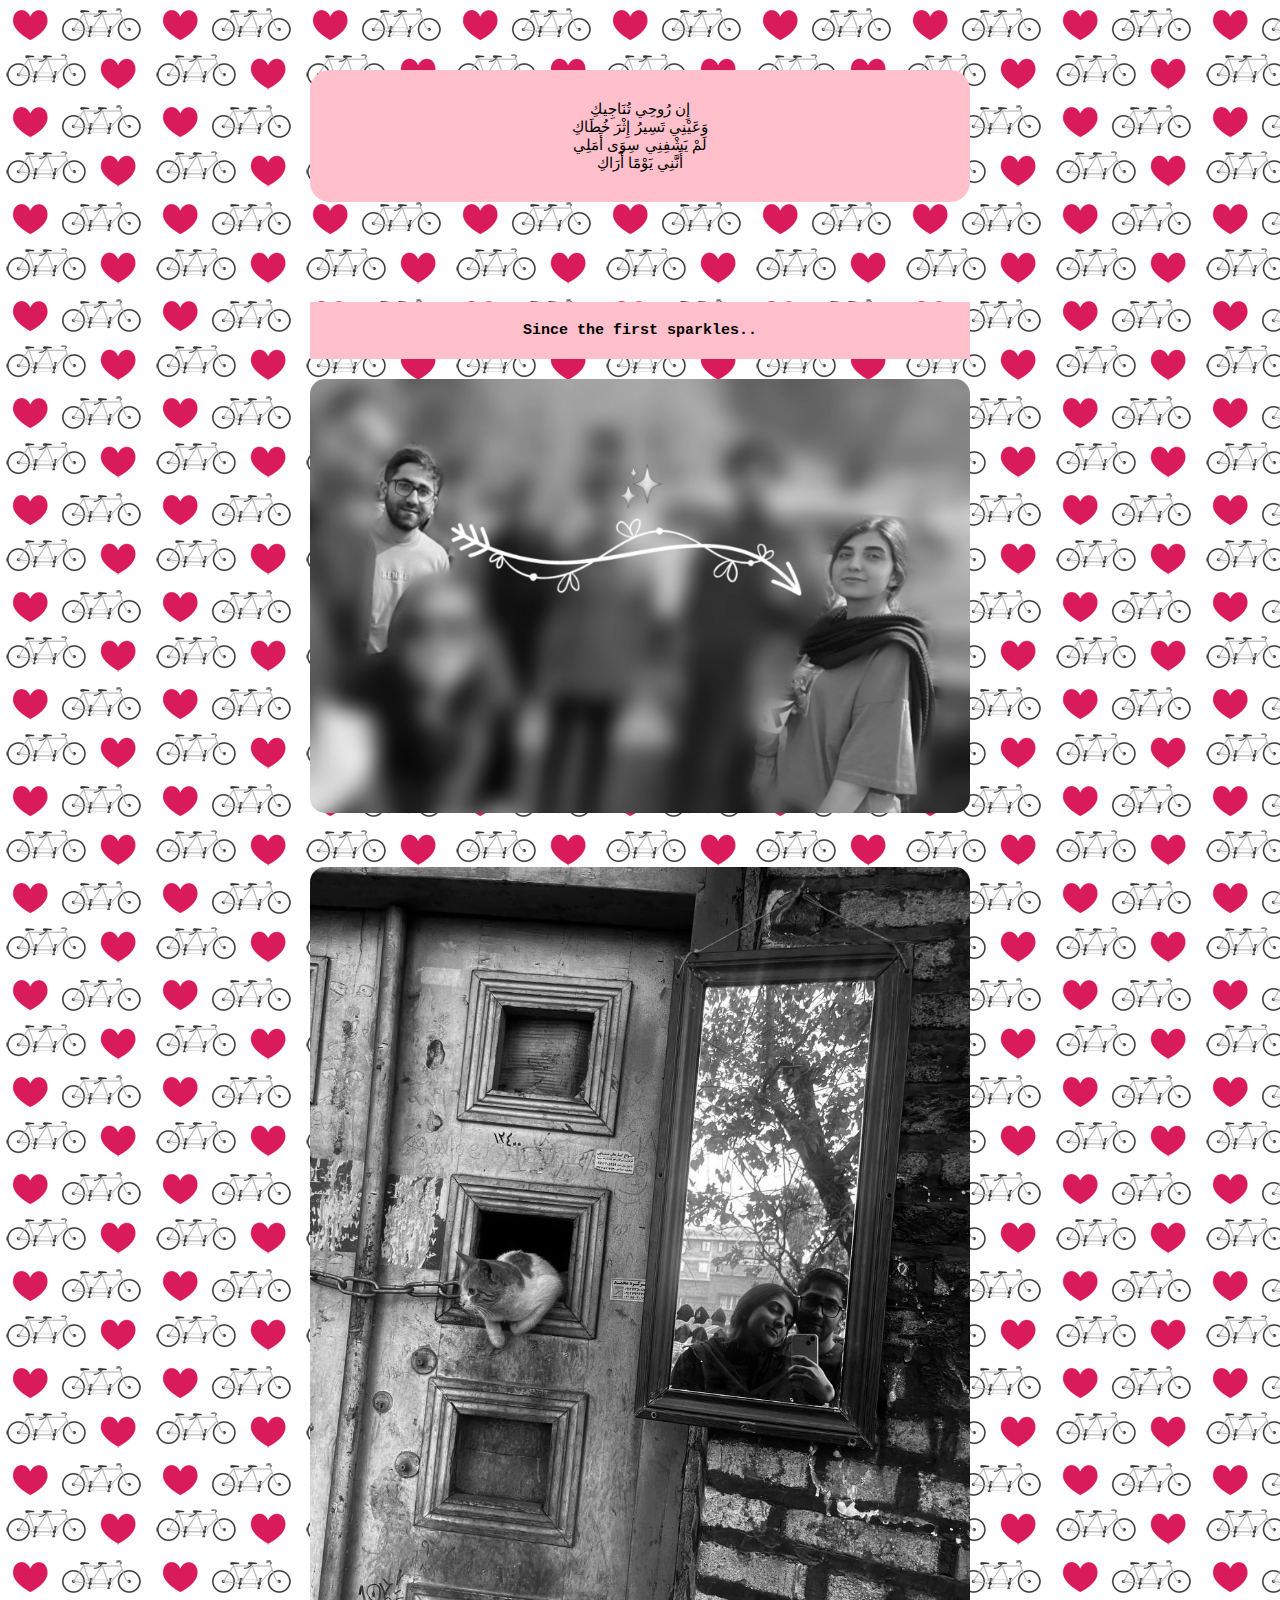
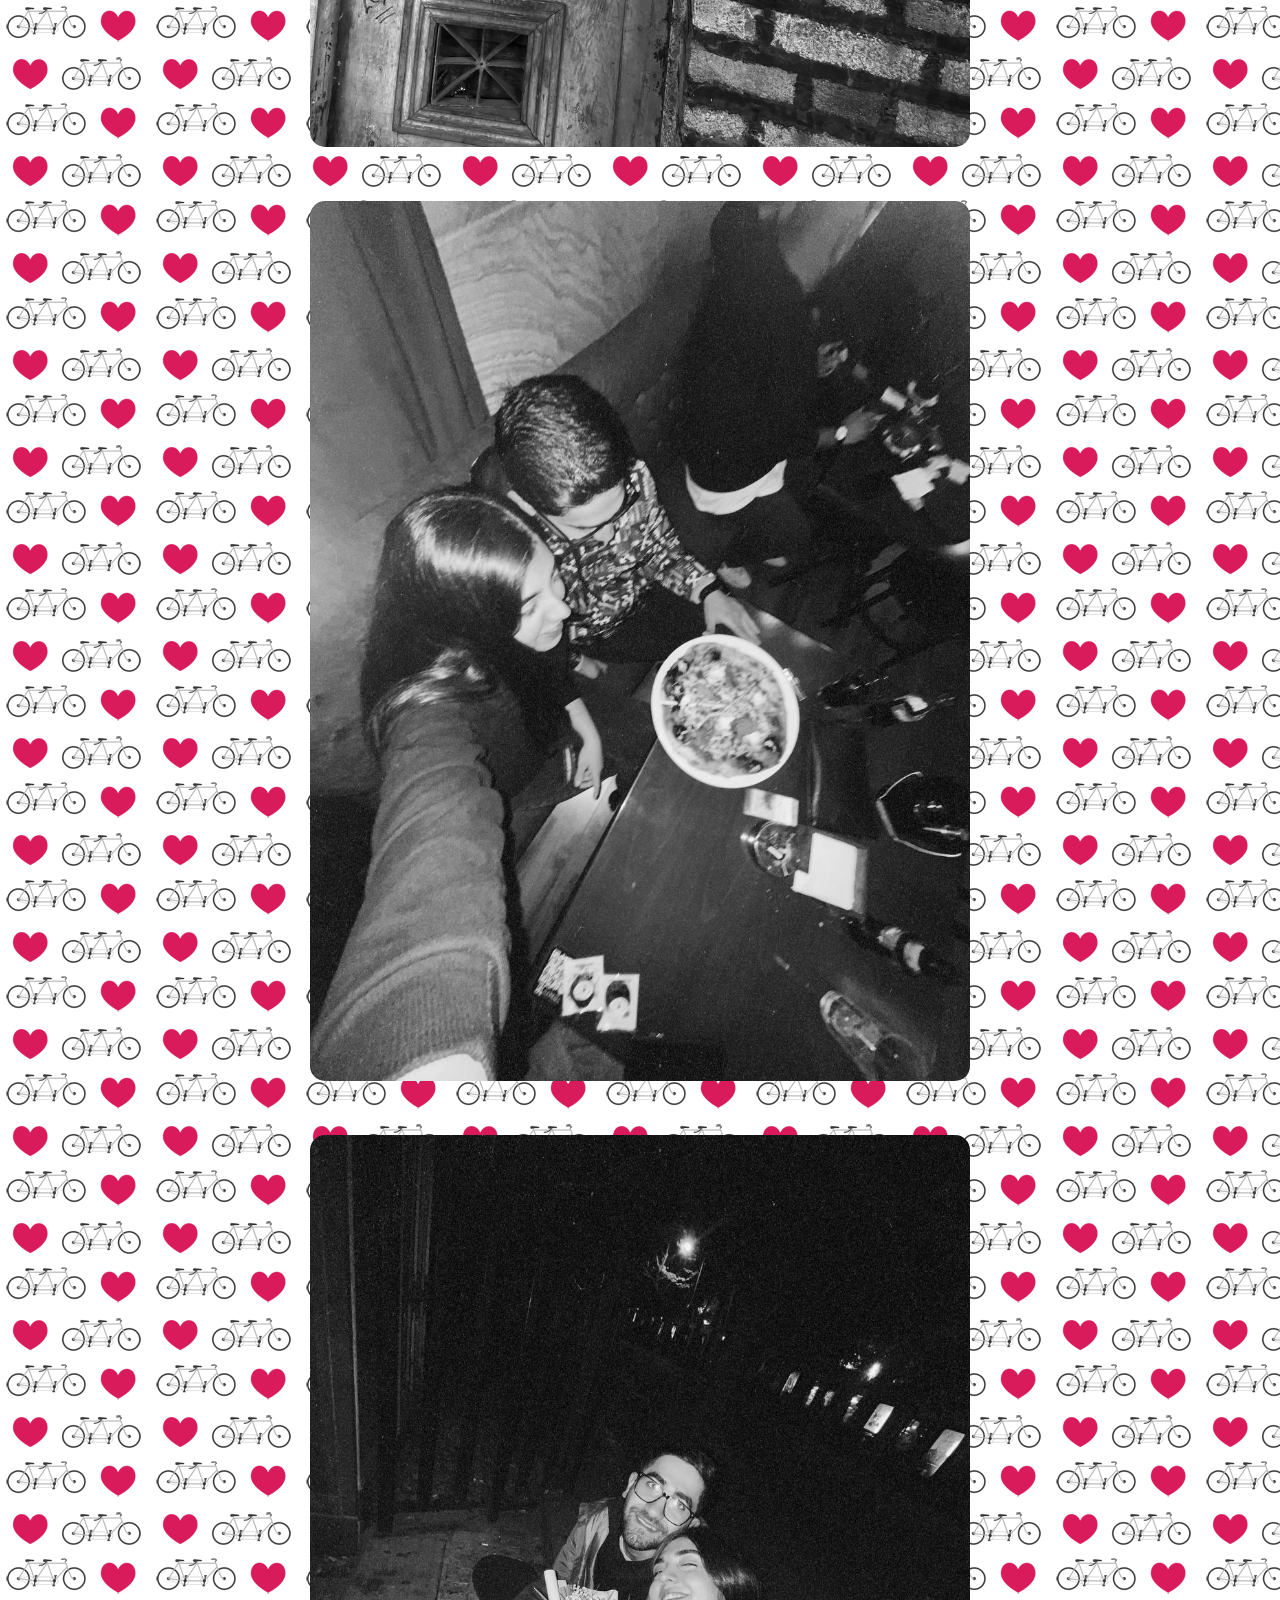
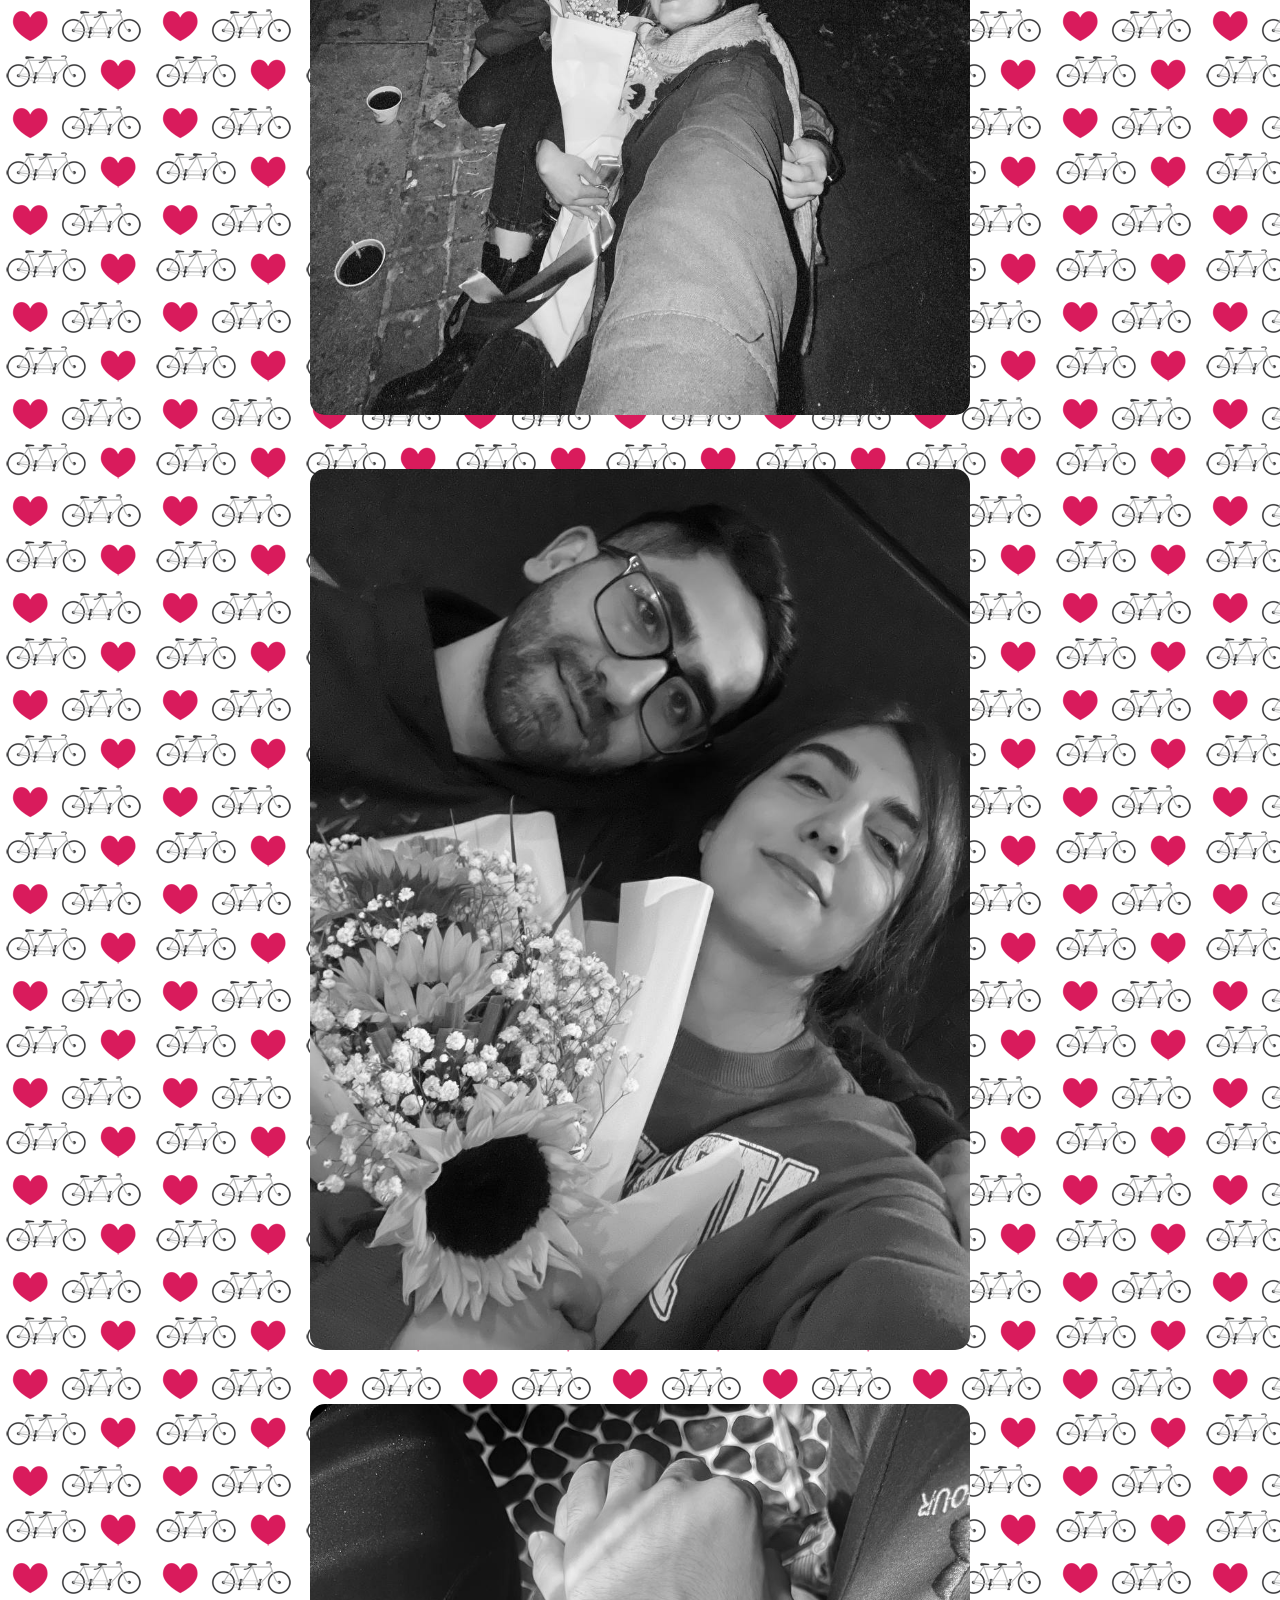
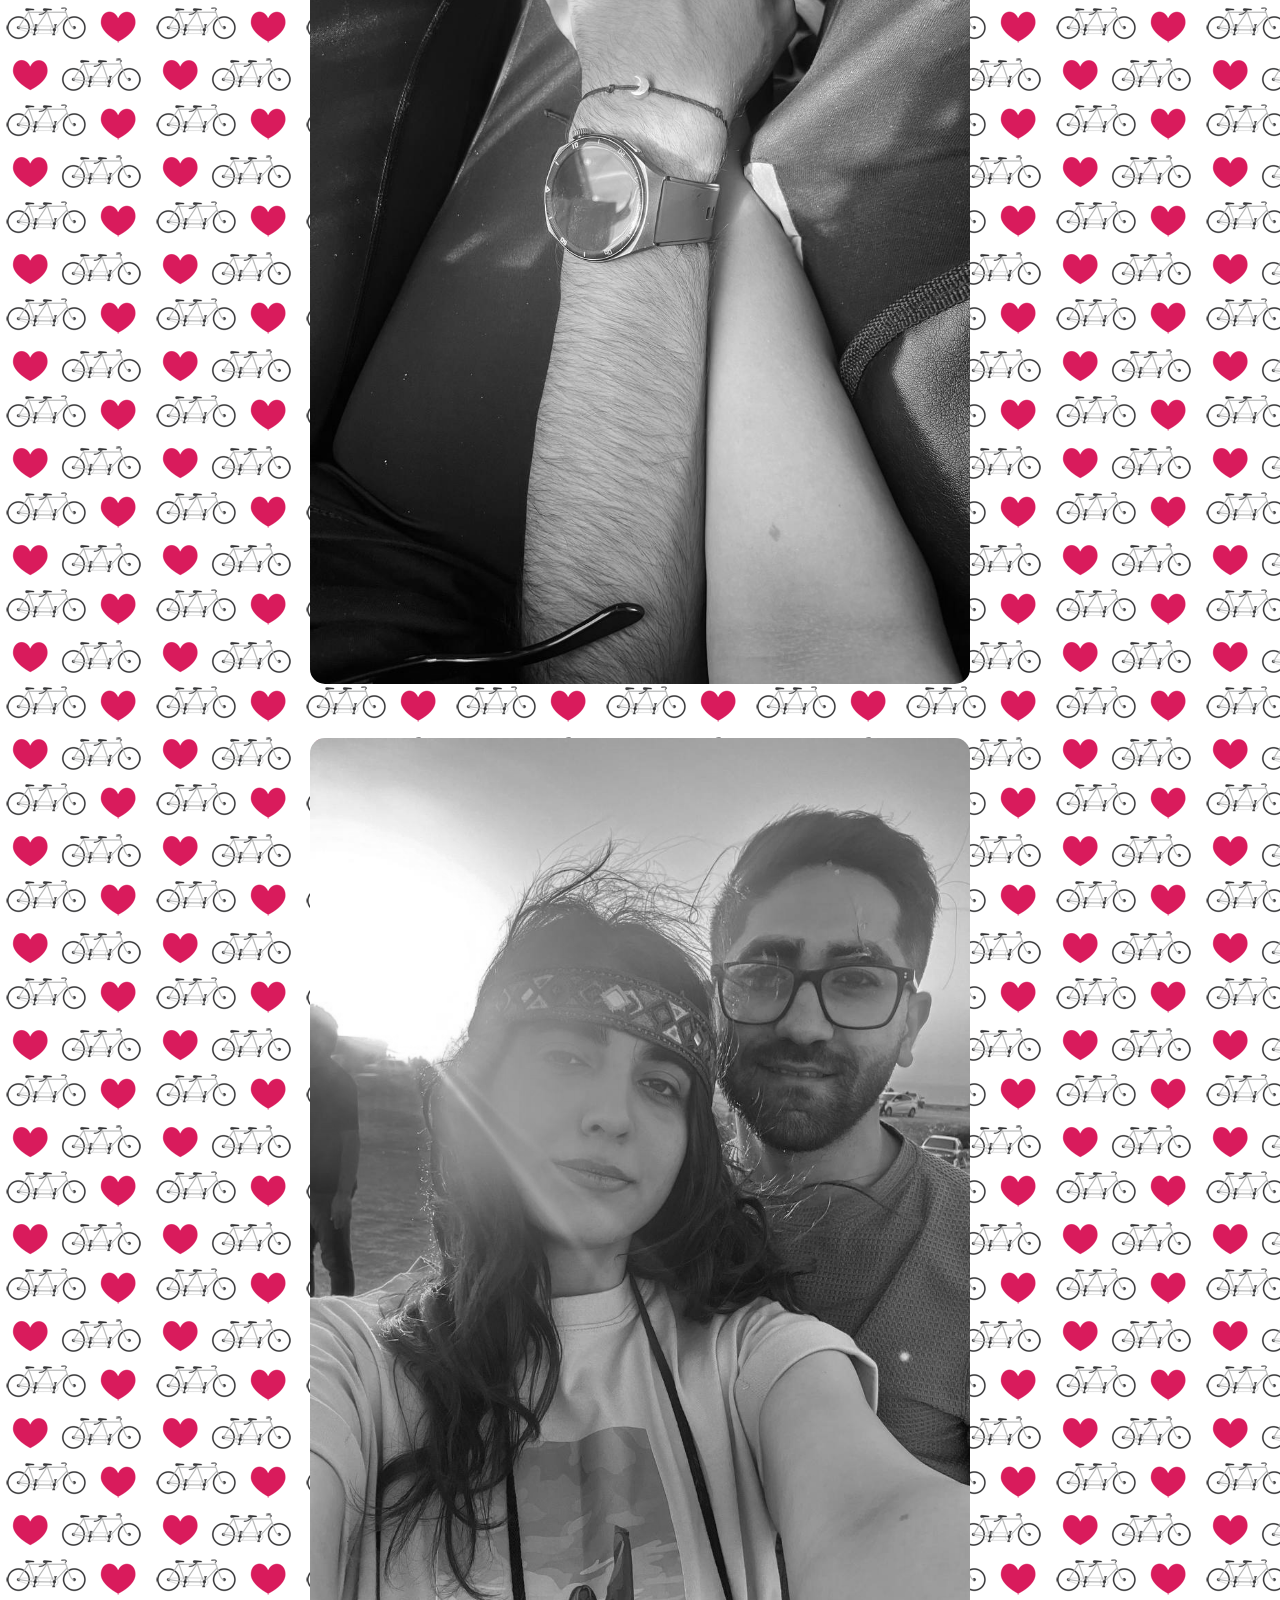
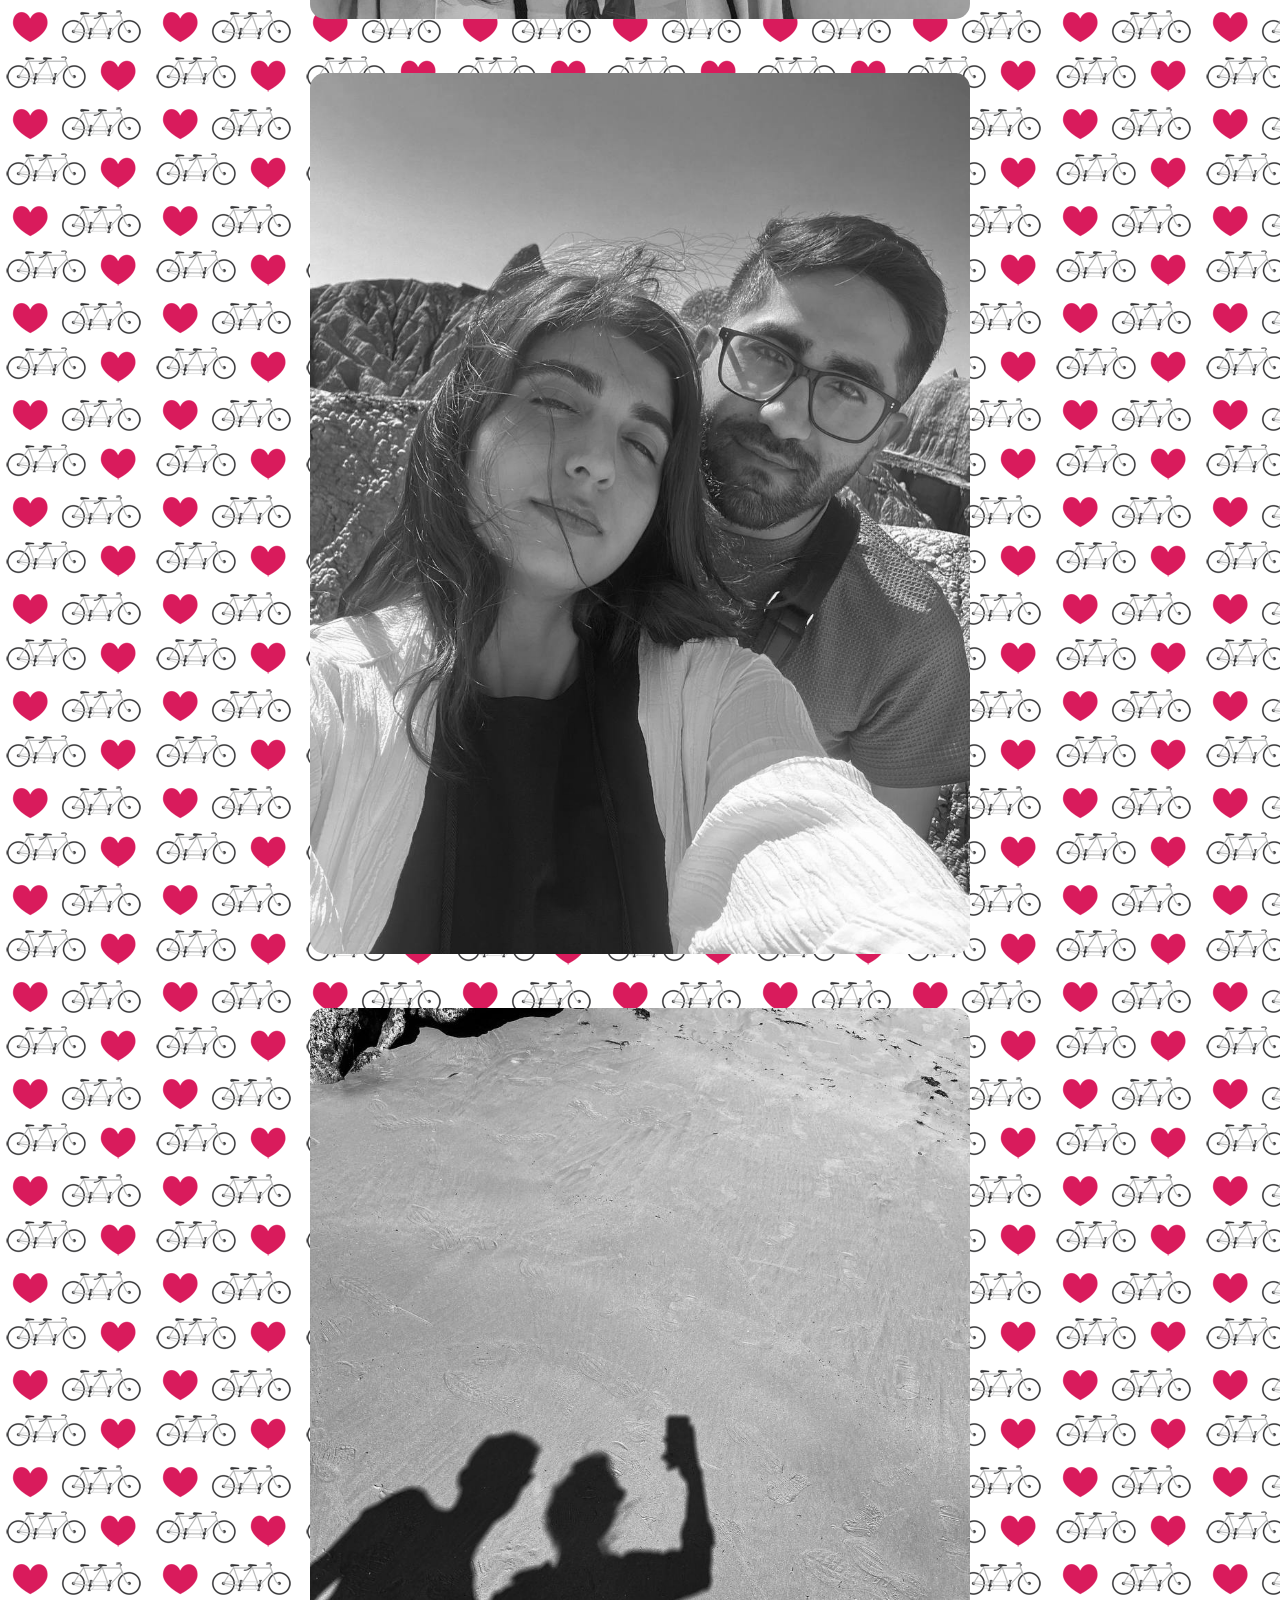
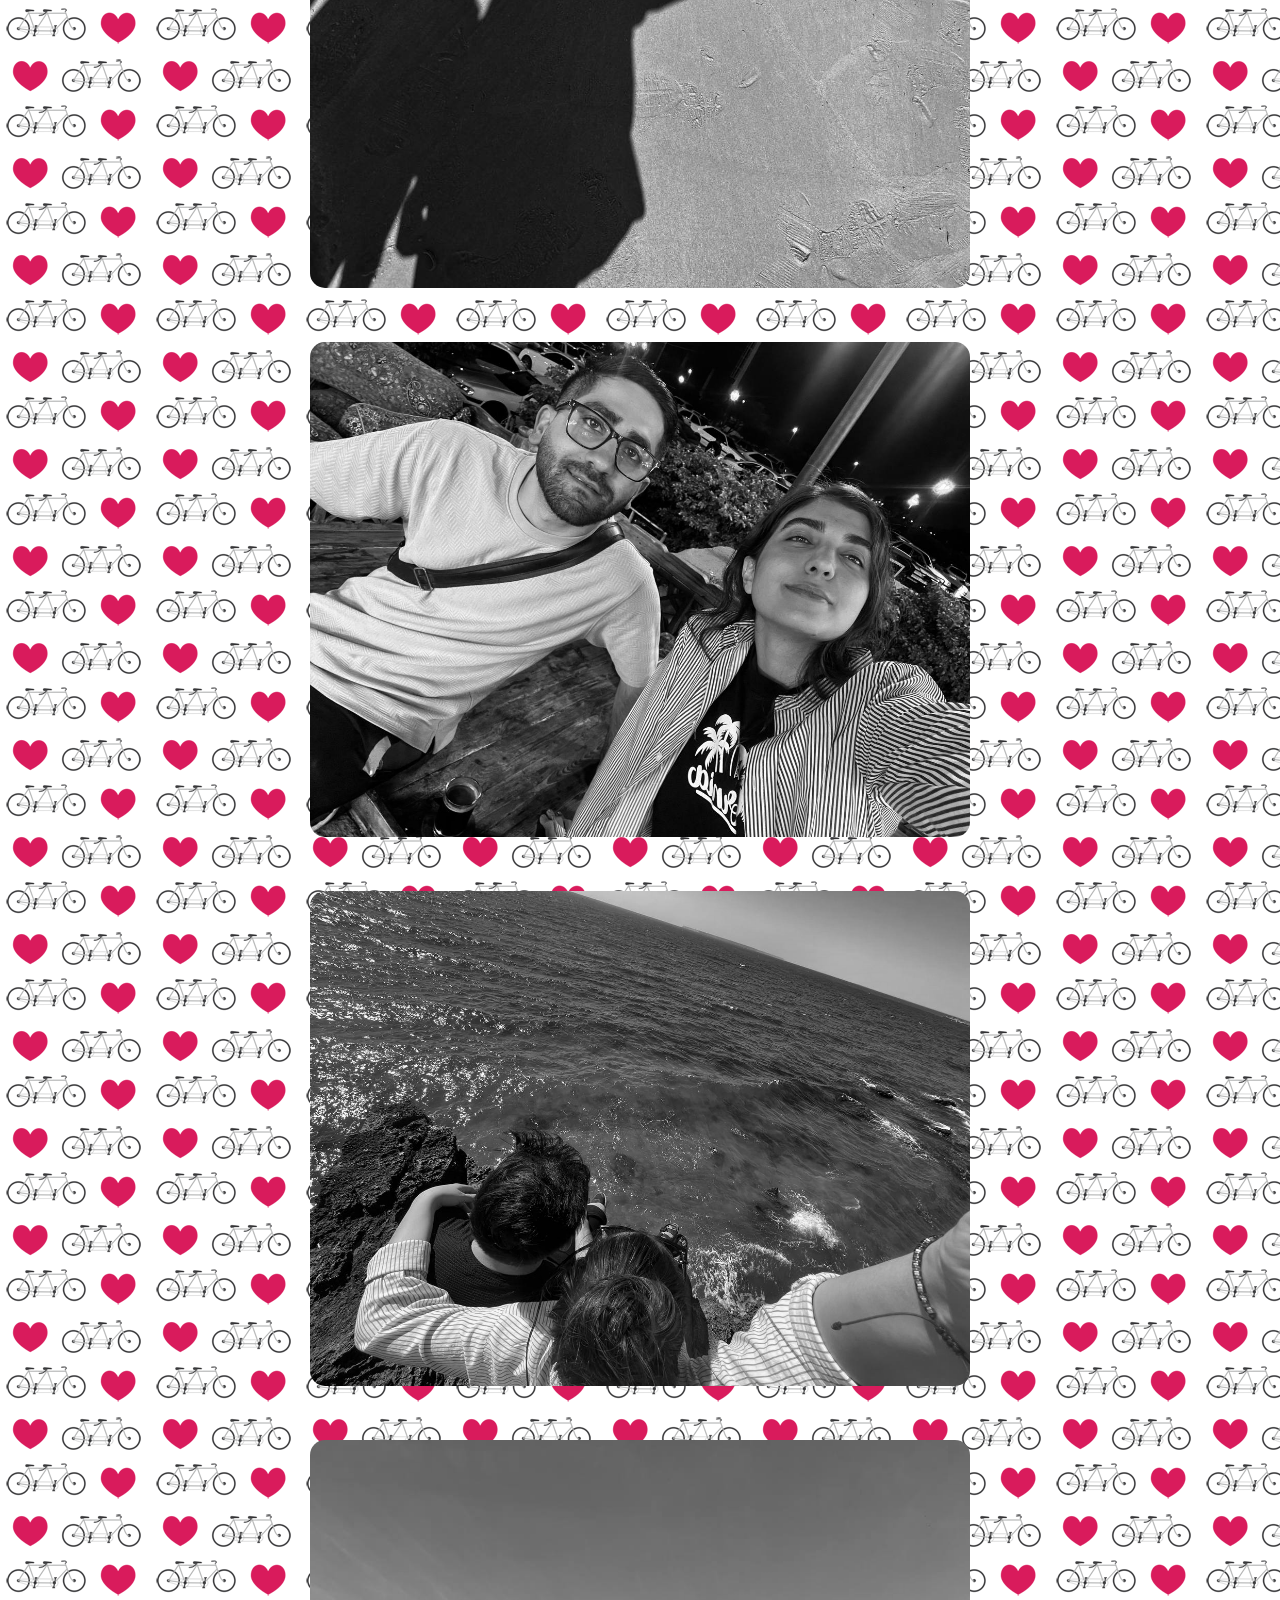
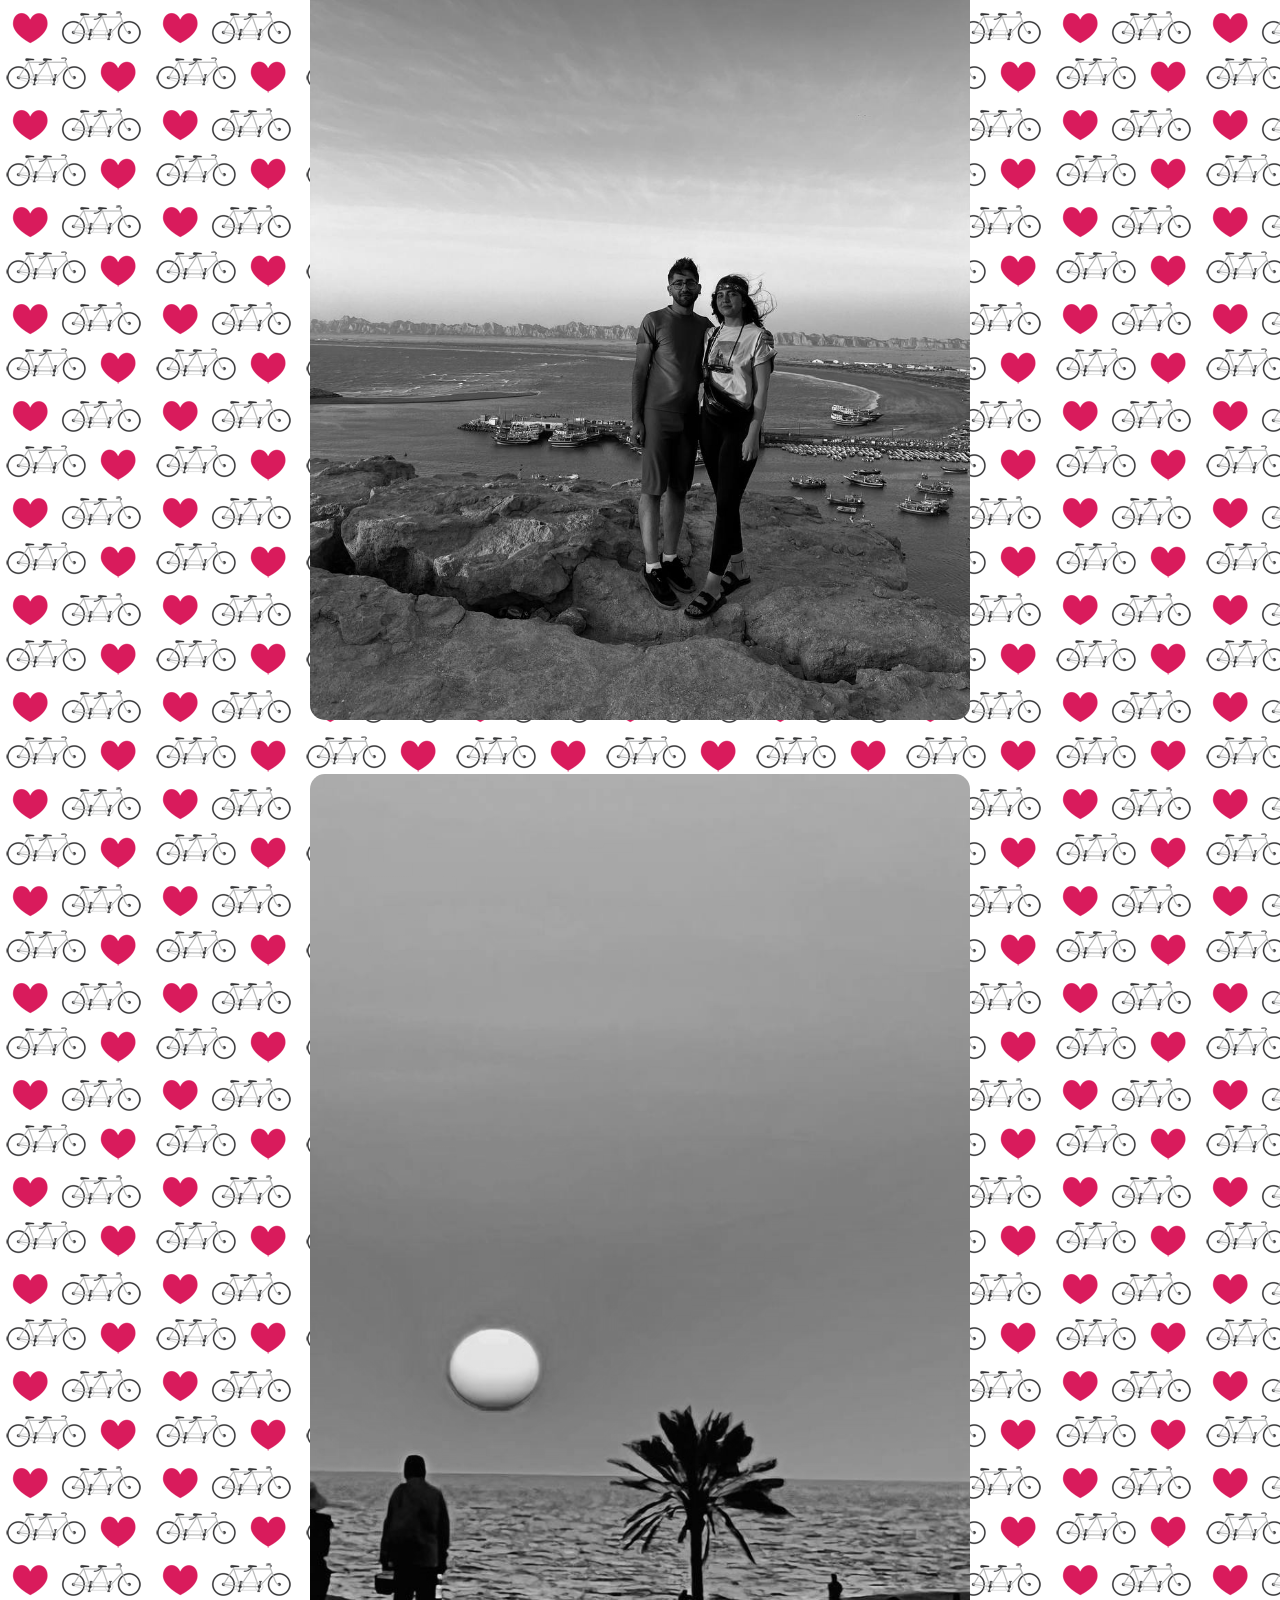
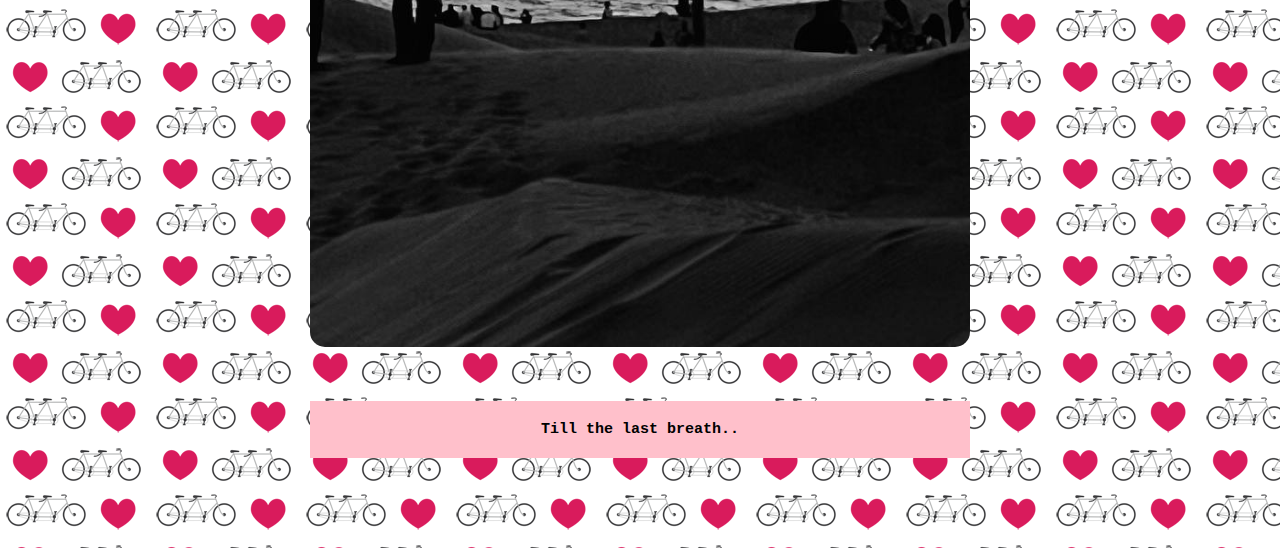
==== commit d2d5ec1b: "finihxhin txt" ====
--- a/album.html
+++ b/album.html
@@ -11,10 +11,7 @@
       <!-- <img src="images/back.png" alt="Back icon - image" id="backBtn" /> -->
       <div class="gallery">
         <div>
-          <p class="text" id="txt">
-            إِن رُوحِي تُنَاجِيكِ وَعَيْنِي تَسِيرُ إِثْرَ خُطَاكِ لَمْ
-            يَشْفِنِي سِوَى أَمَلِي أَنَّنِي يَوْمًا أَرَاكِ
-          </p>
+          <p class="text" id="txt"></p>
           <span>
             <h5 class="caption">Since the first sparkles..</h5>
             <img src="images/1.jpg" alt="Image of a person"
--- a/style.css
+++ b/style.css
@@ -62,7 +62,7 @@
   font-family: "Lucida Sans", "Lucida Sans Regular", "Lucida Grande",
     "Lucida Sans Unicode", Geneva, Verdana, sans-serif;
   margin-bottom: 50px;
-  font-size: 20px;
+  font-size: 15px;
   text-align:center;
 }
 .caption {
@@ -70,7 +70,7 @@
  padding: 20px;
  background-color:pink;
  margin-bottom: 20px;
- font-size: 20px;
+ font-size: 15px;
  color: rgb(0, 0, 0);
  font-family:monospace;
 }
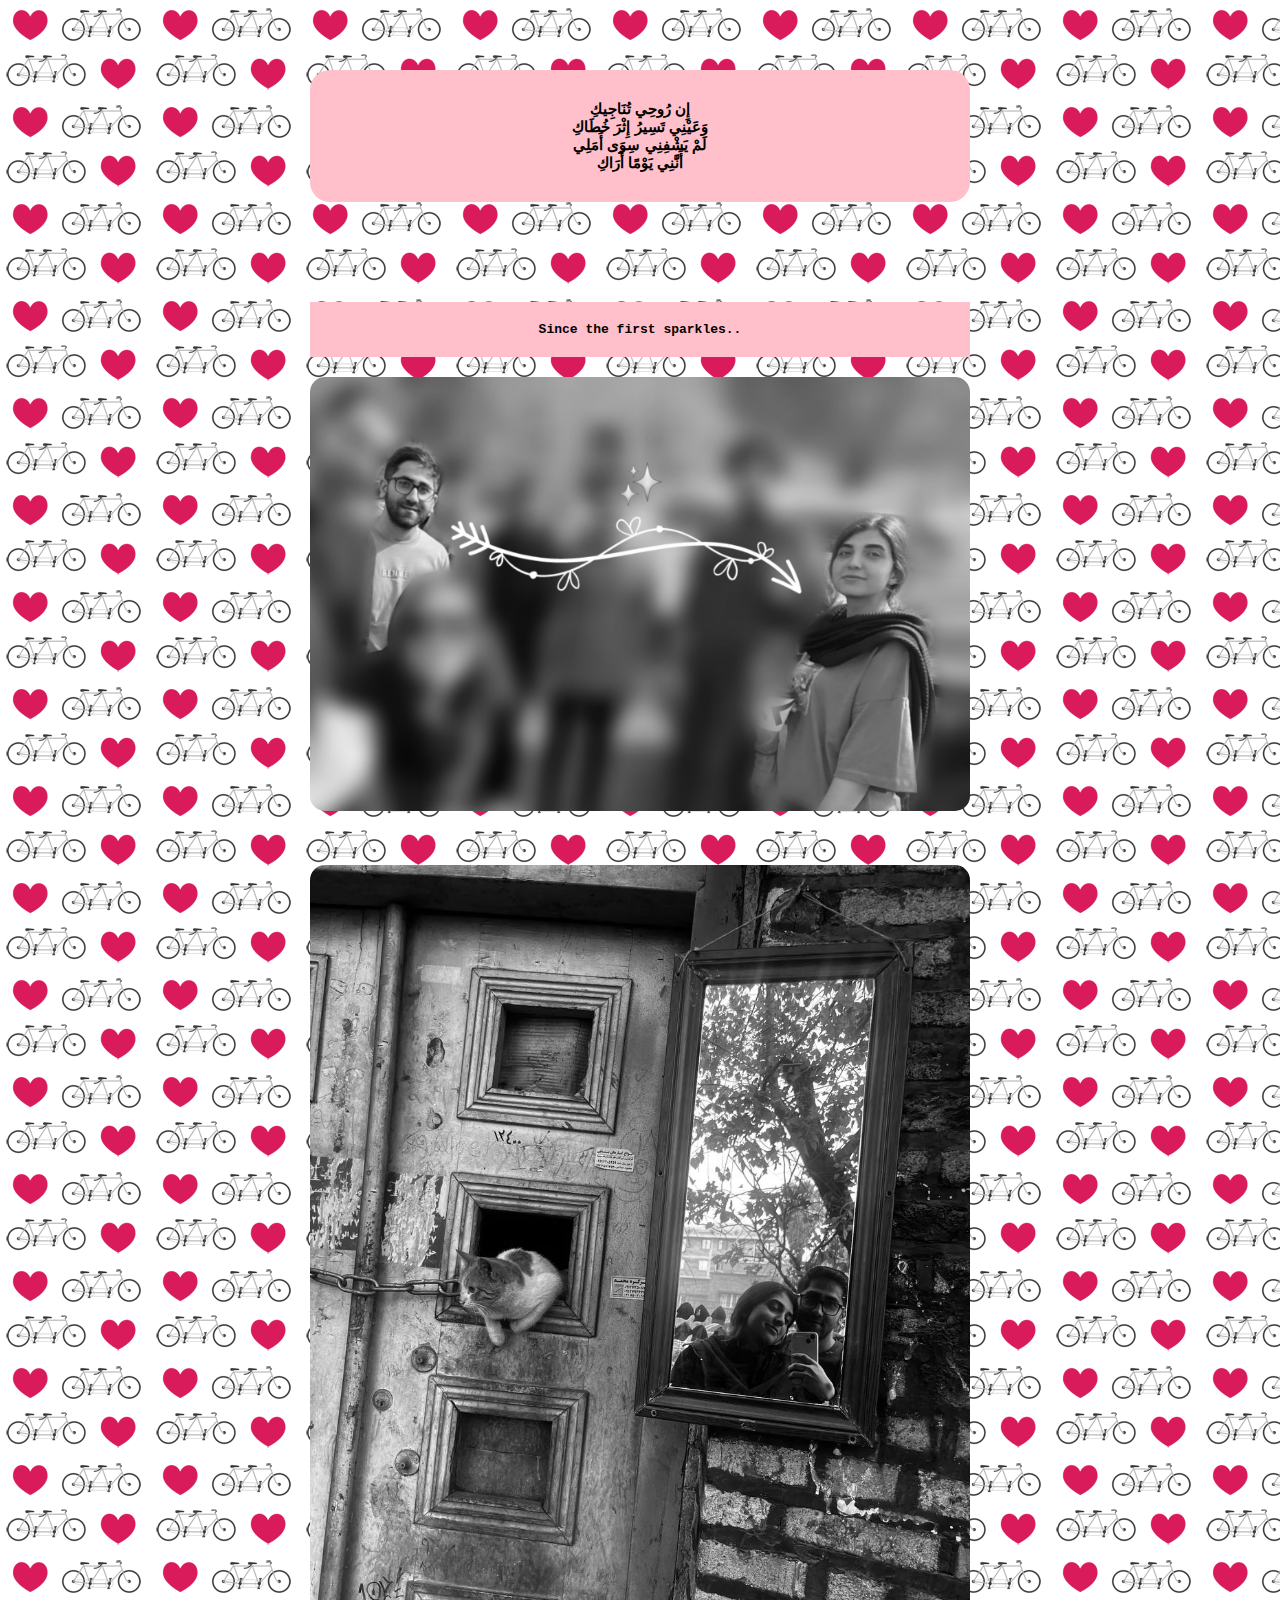
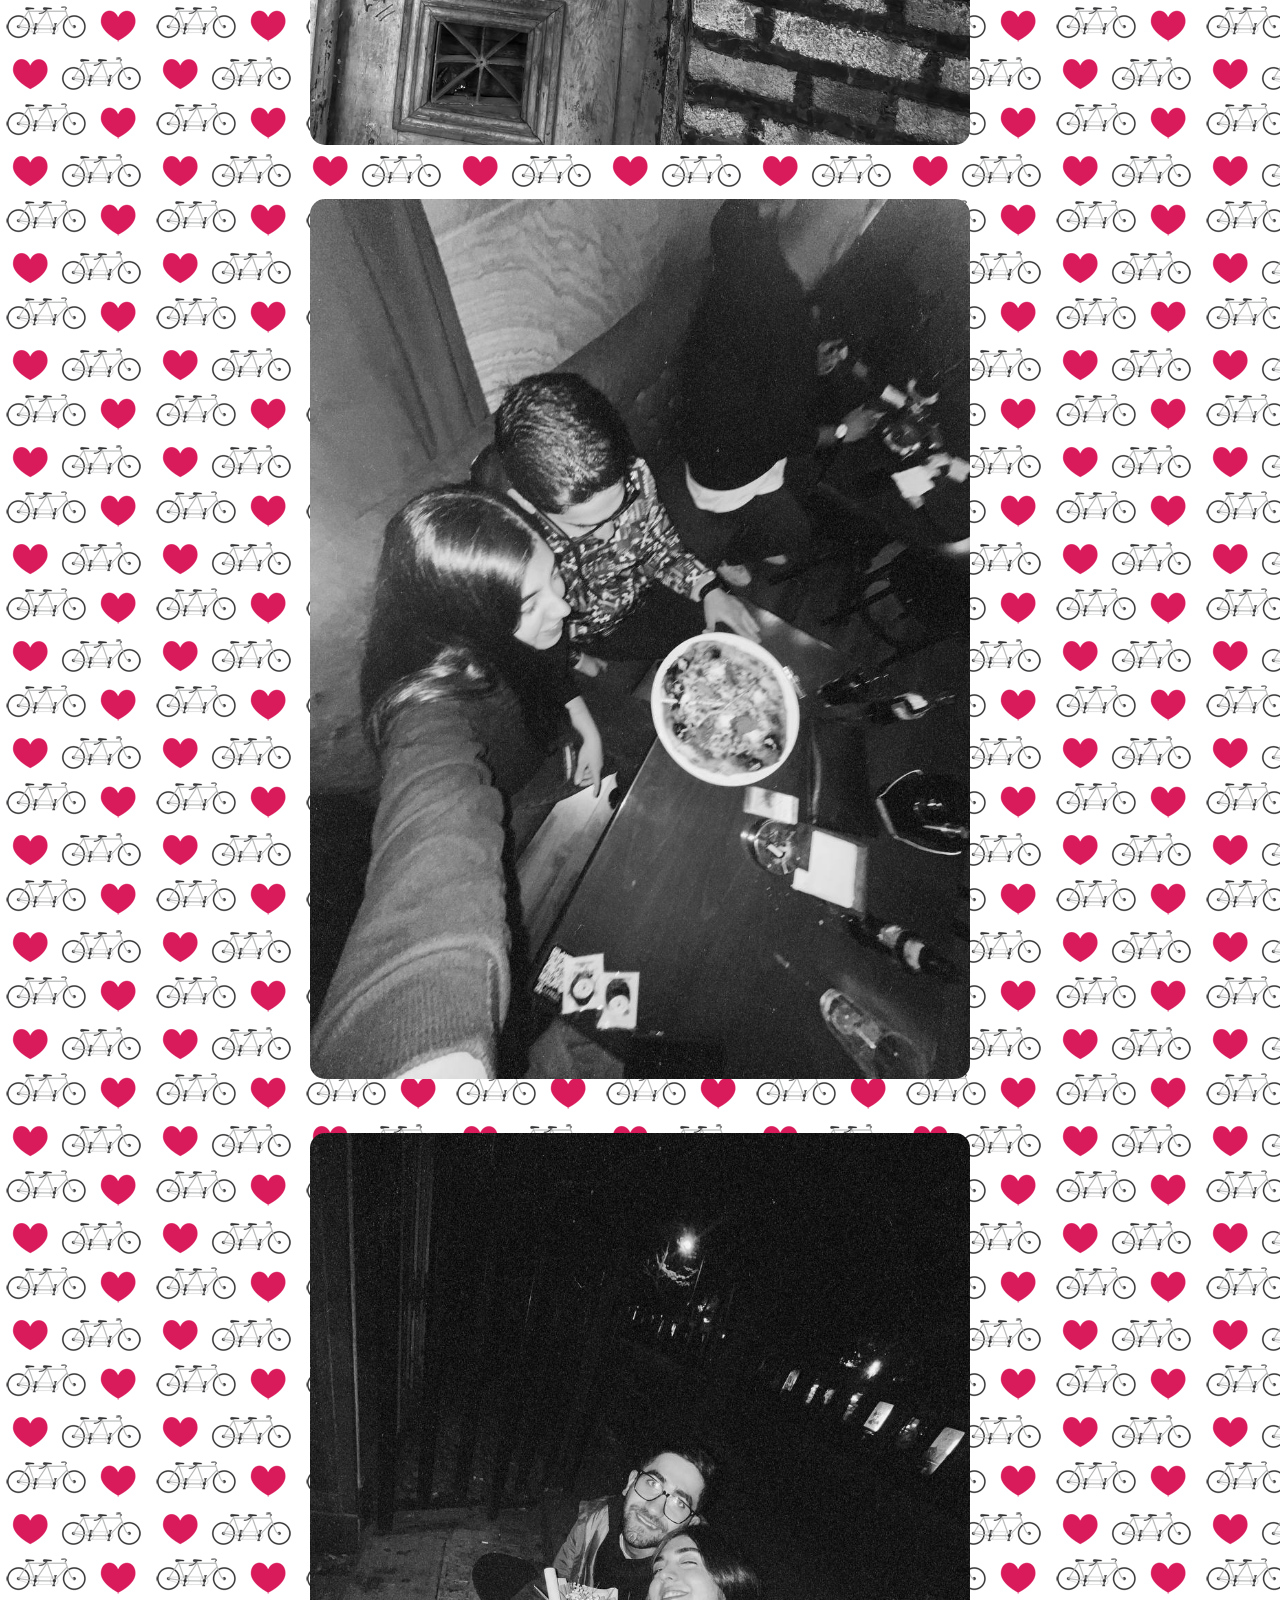
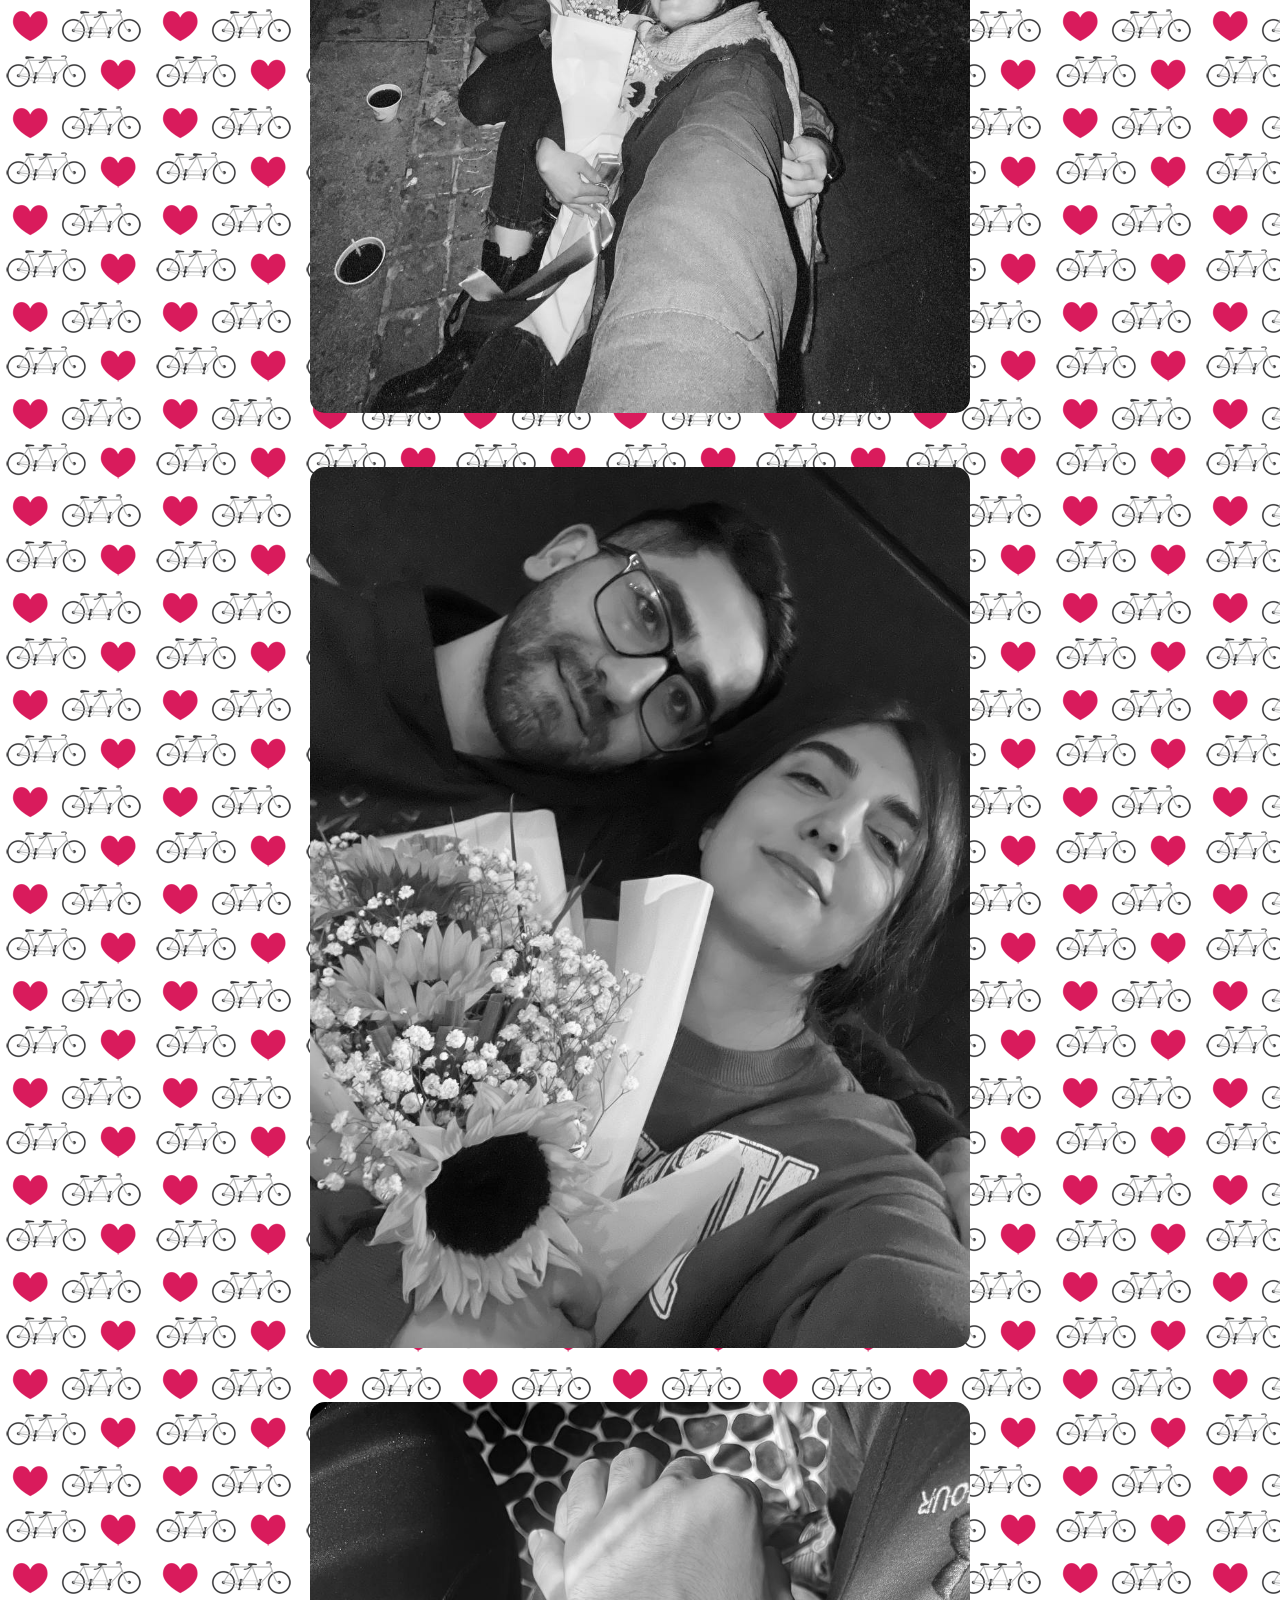
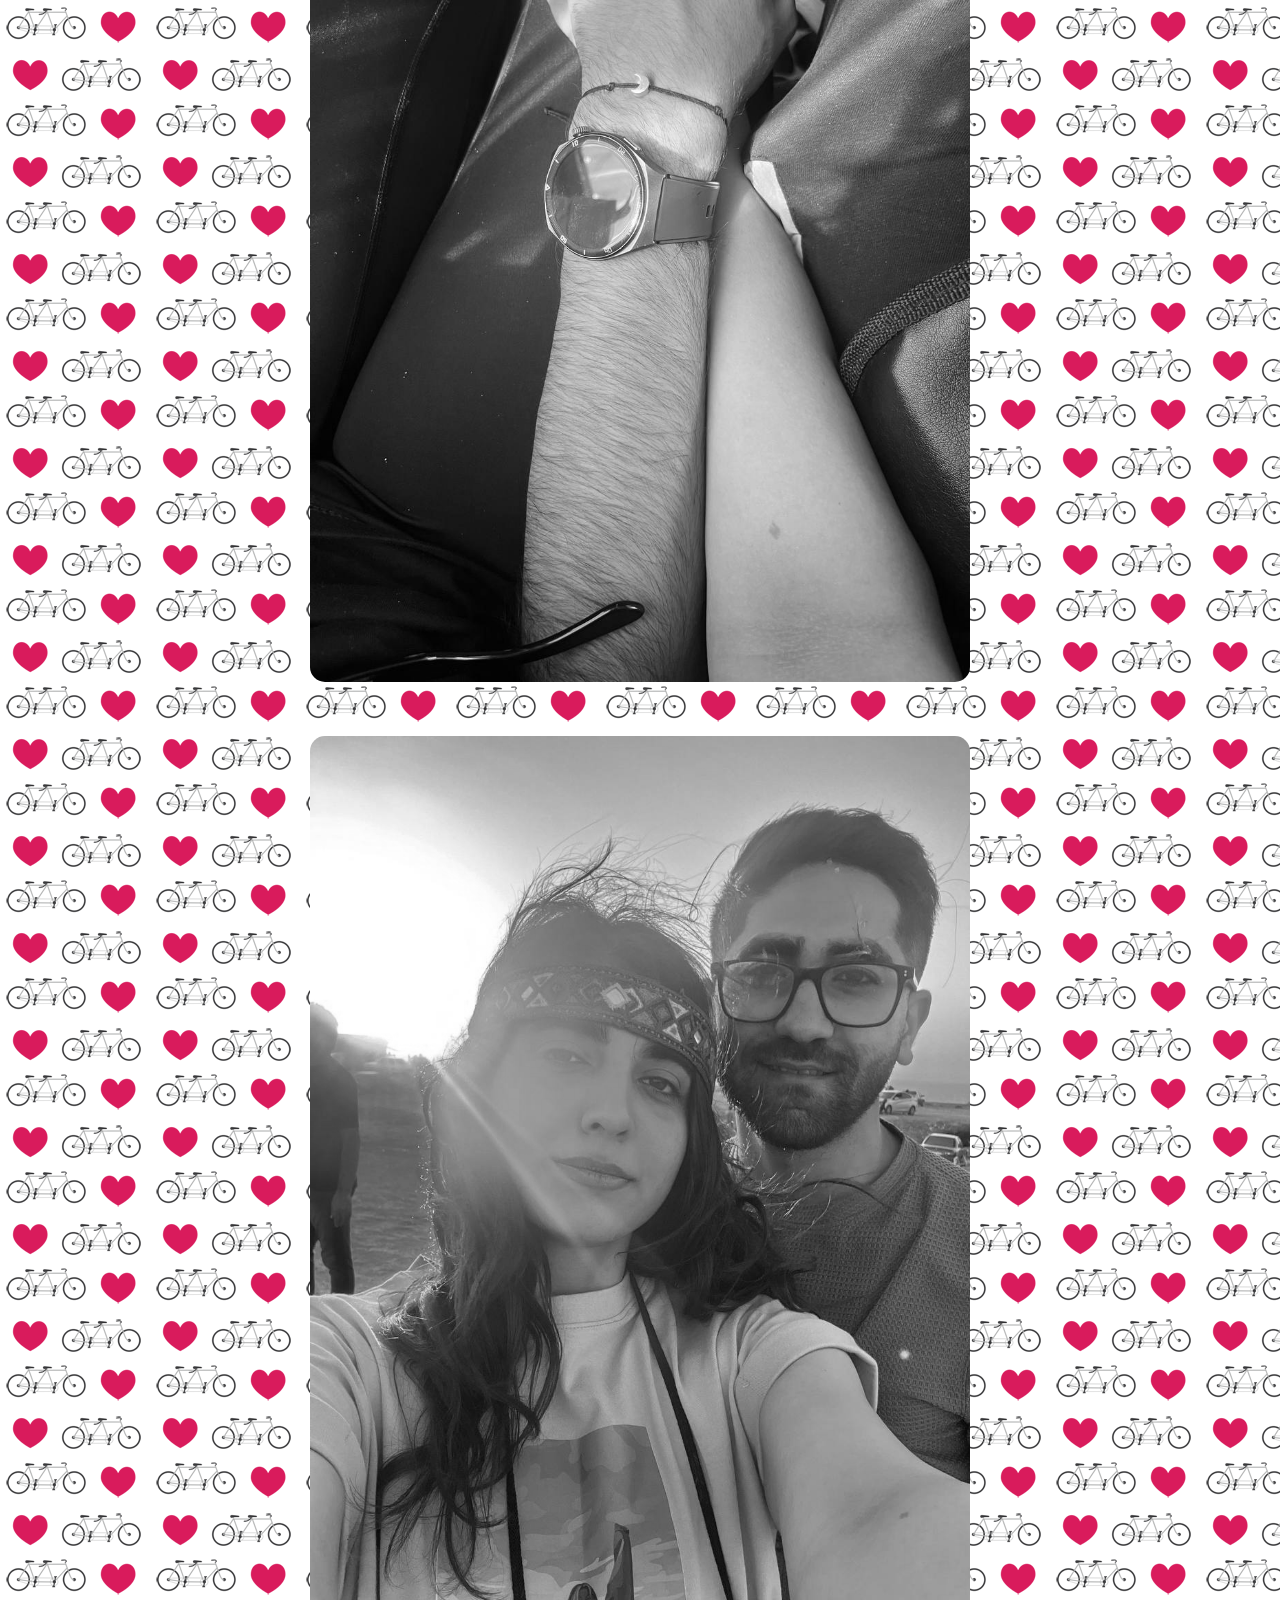
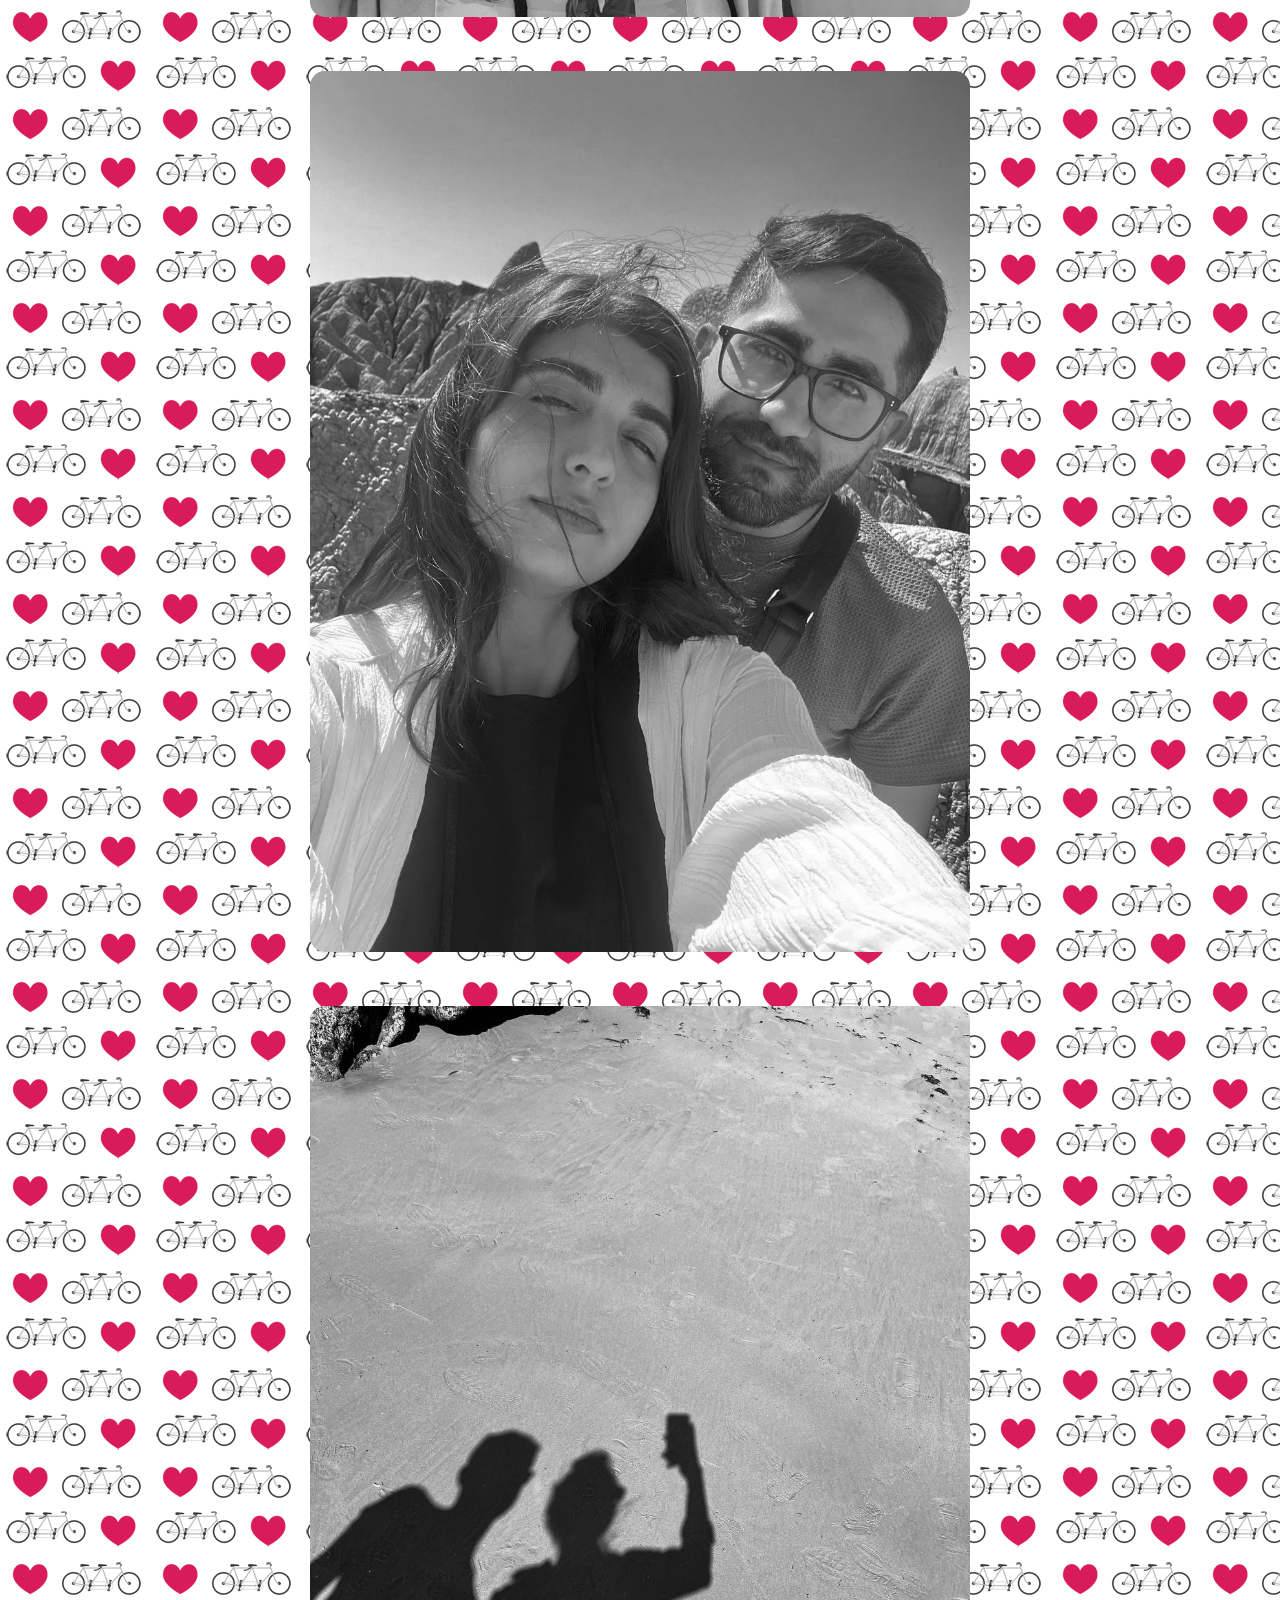
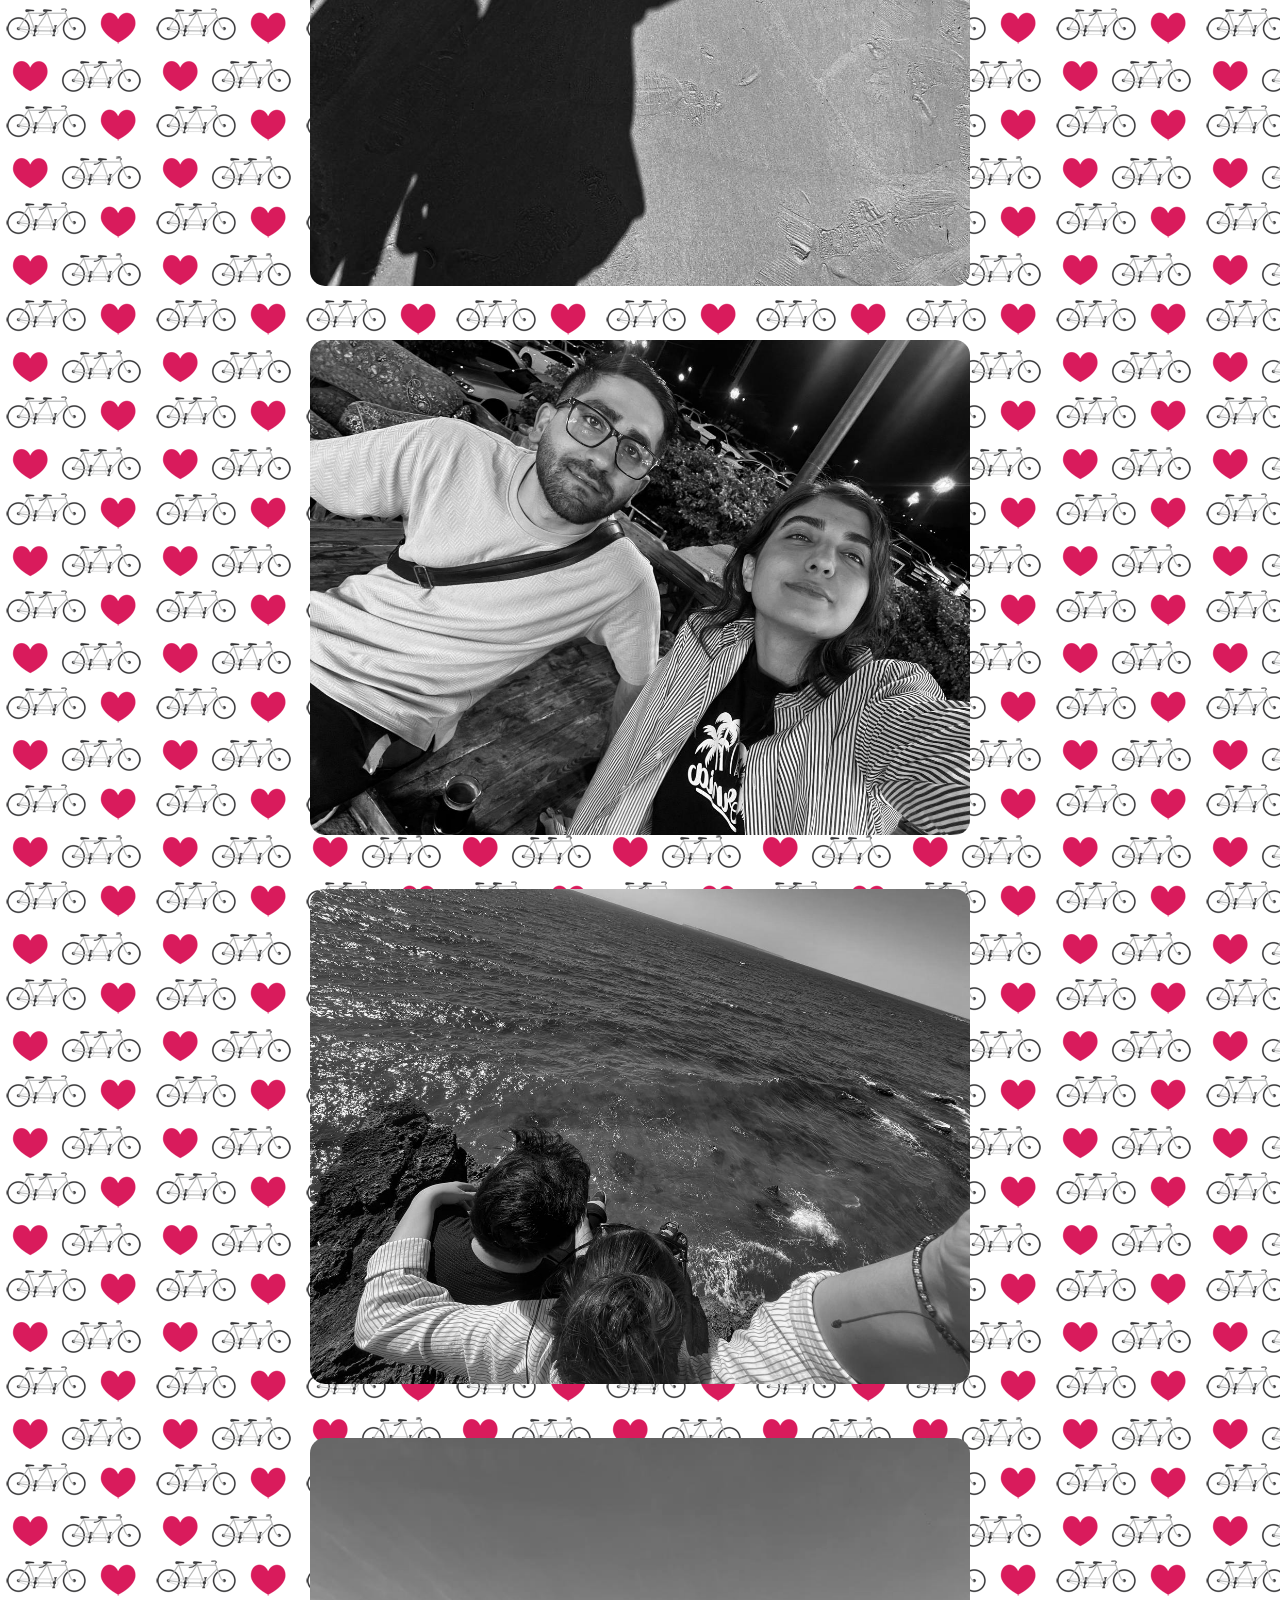
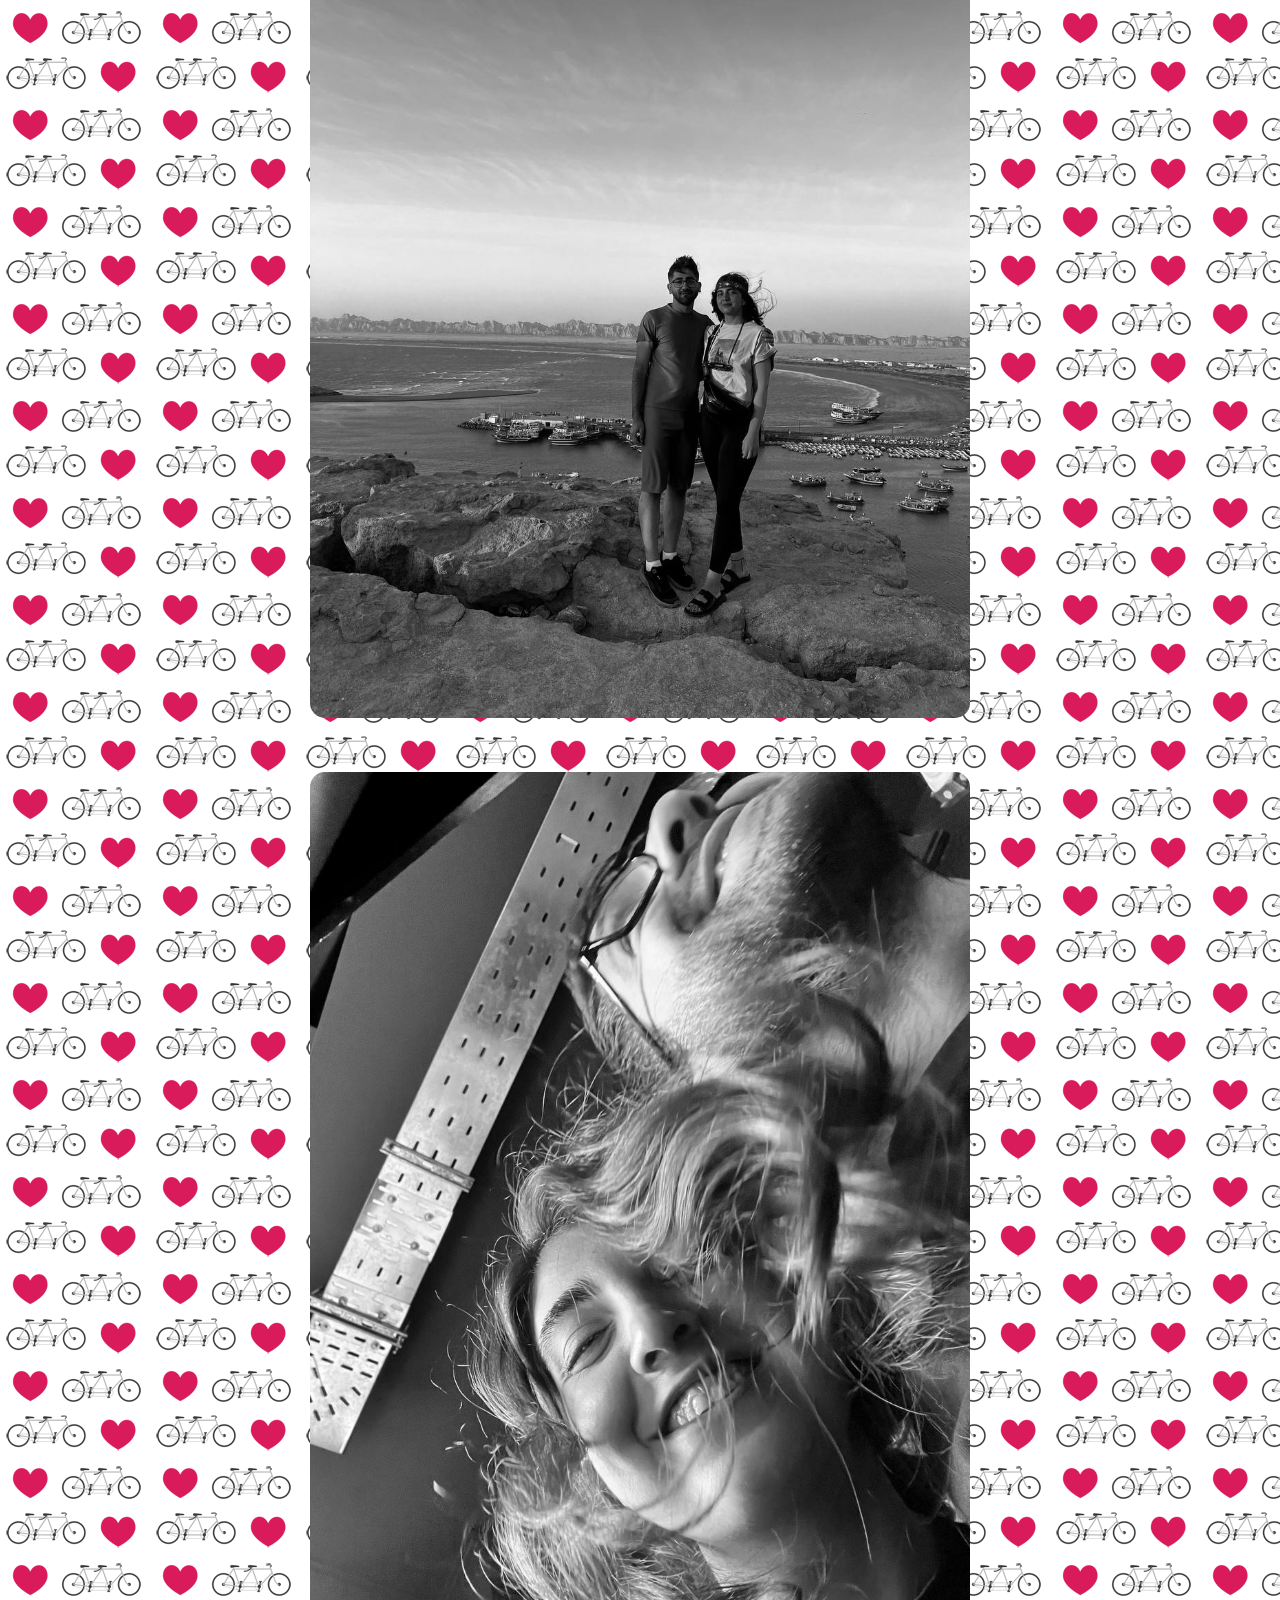
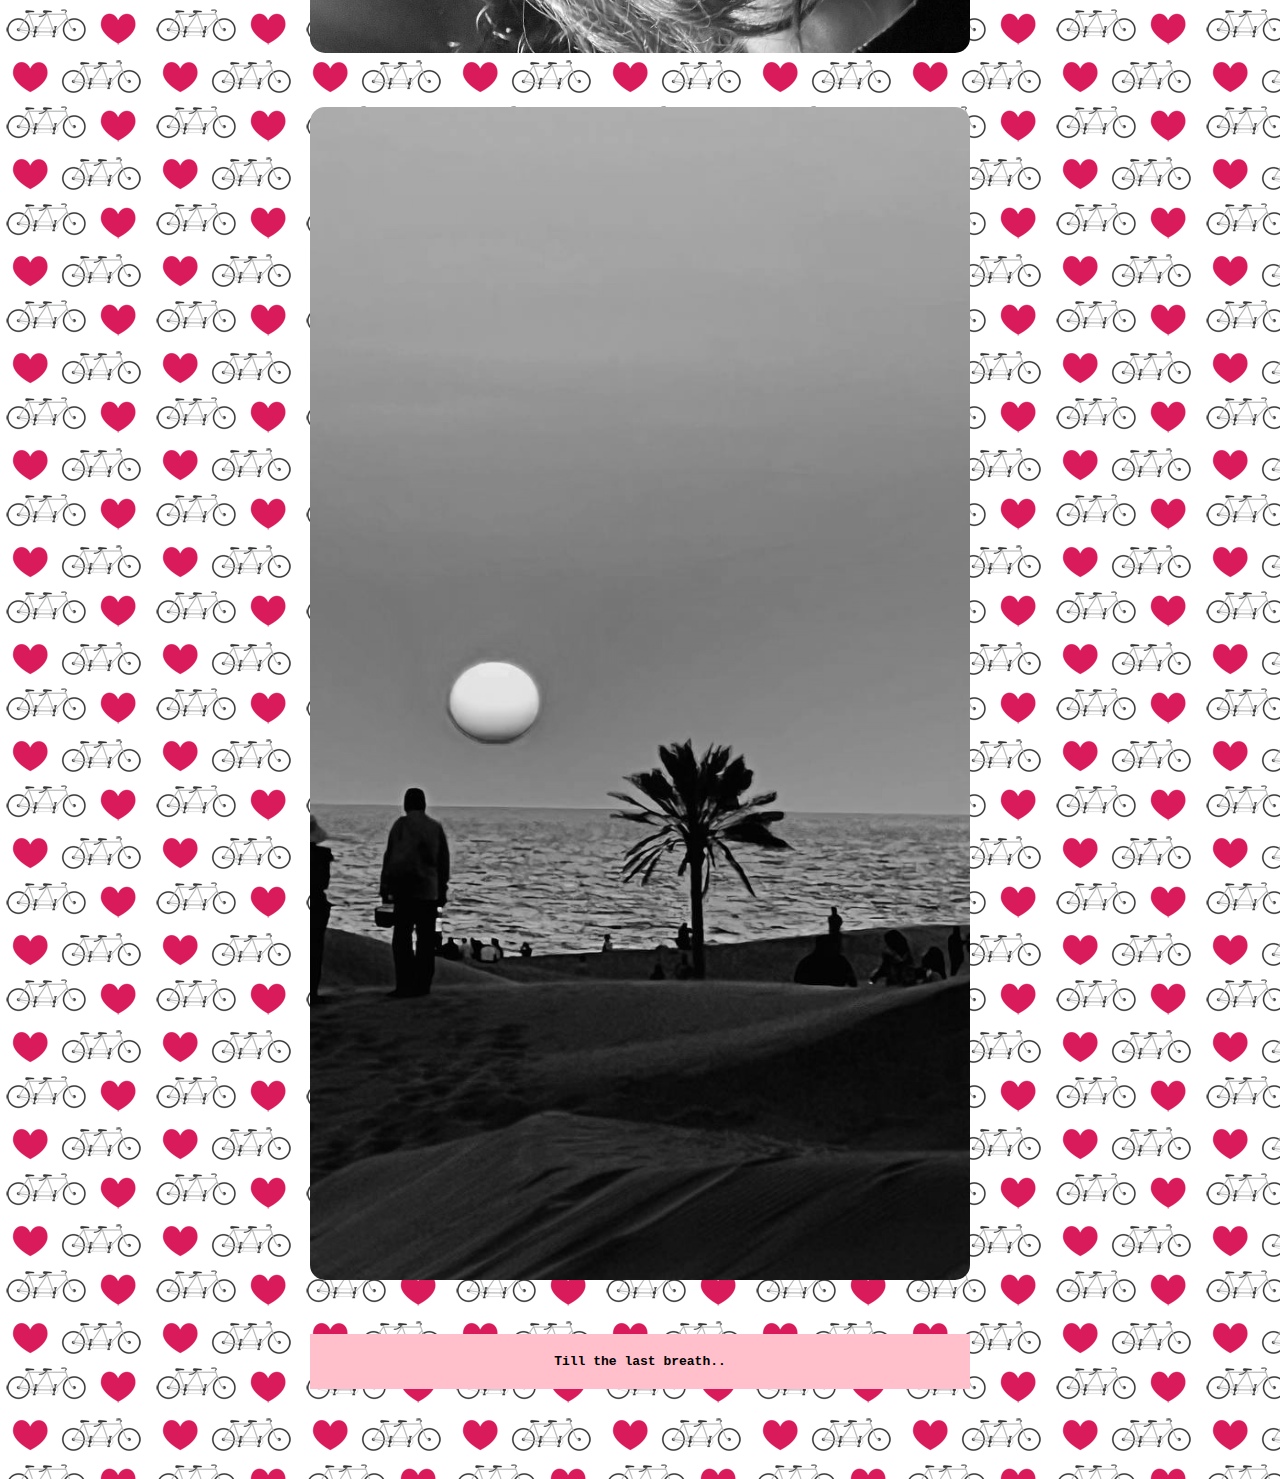
==== commit efab2e3d: "adding photo" ====
--- a/album.html
+++ b/album.html
@@ -42,6 +42,7 @@
           <span><img src="images/25.jpg" alt="Image of a person" /></span>
           <span><img src="images/26.jpg" alt="Image of a person" /></span>
           <!-- <span><img src="images/27.jpg" alt="Image of a person" /></span> -->
+          <span><img src="images/29.jpg" alt="Image of a person" /></span>
           <span><img src="images/28.jpg" alt="Image of a person" /></span>
           <h5 class="caption">Till the last breath..</h5>
         </div>
--- a/style.css
+++ b/style.css
@@ -64,13 +64,14 @@
   margin-bottom: 50px;
   font-size: 15px;
   text-align:center;
+  font-weight: bold;
 }
 .caption {
  text-align: center;
  padding: 20px;
  background-color:pink;
  margin-bottom: 20px;
- font-size: 15px;
+ font-size: 13px;
  color: rgb(0, 0, 0);
  font-family:monospace;
 }
